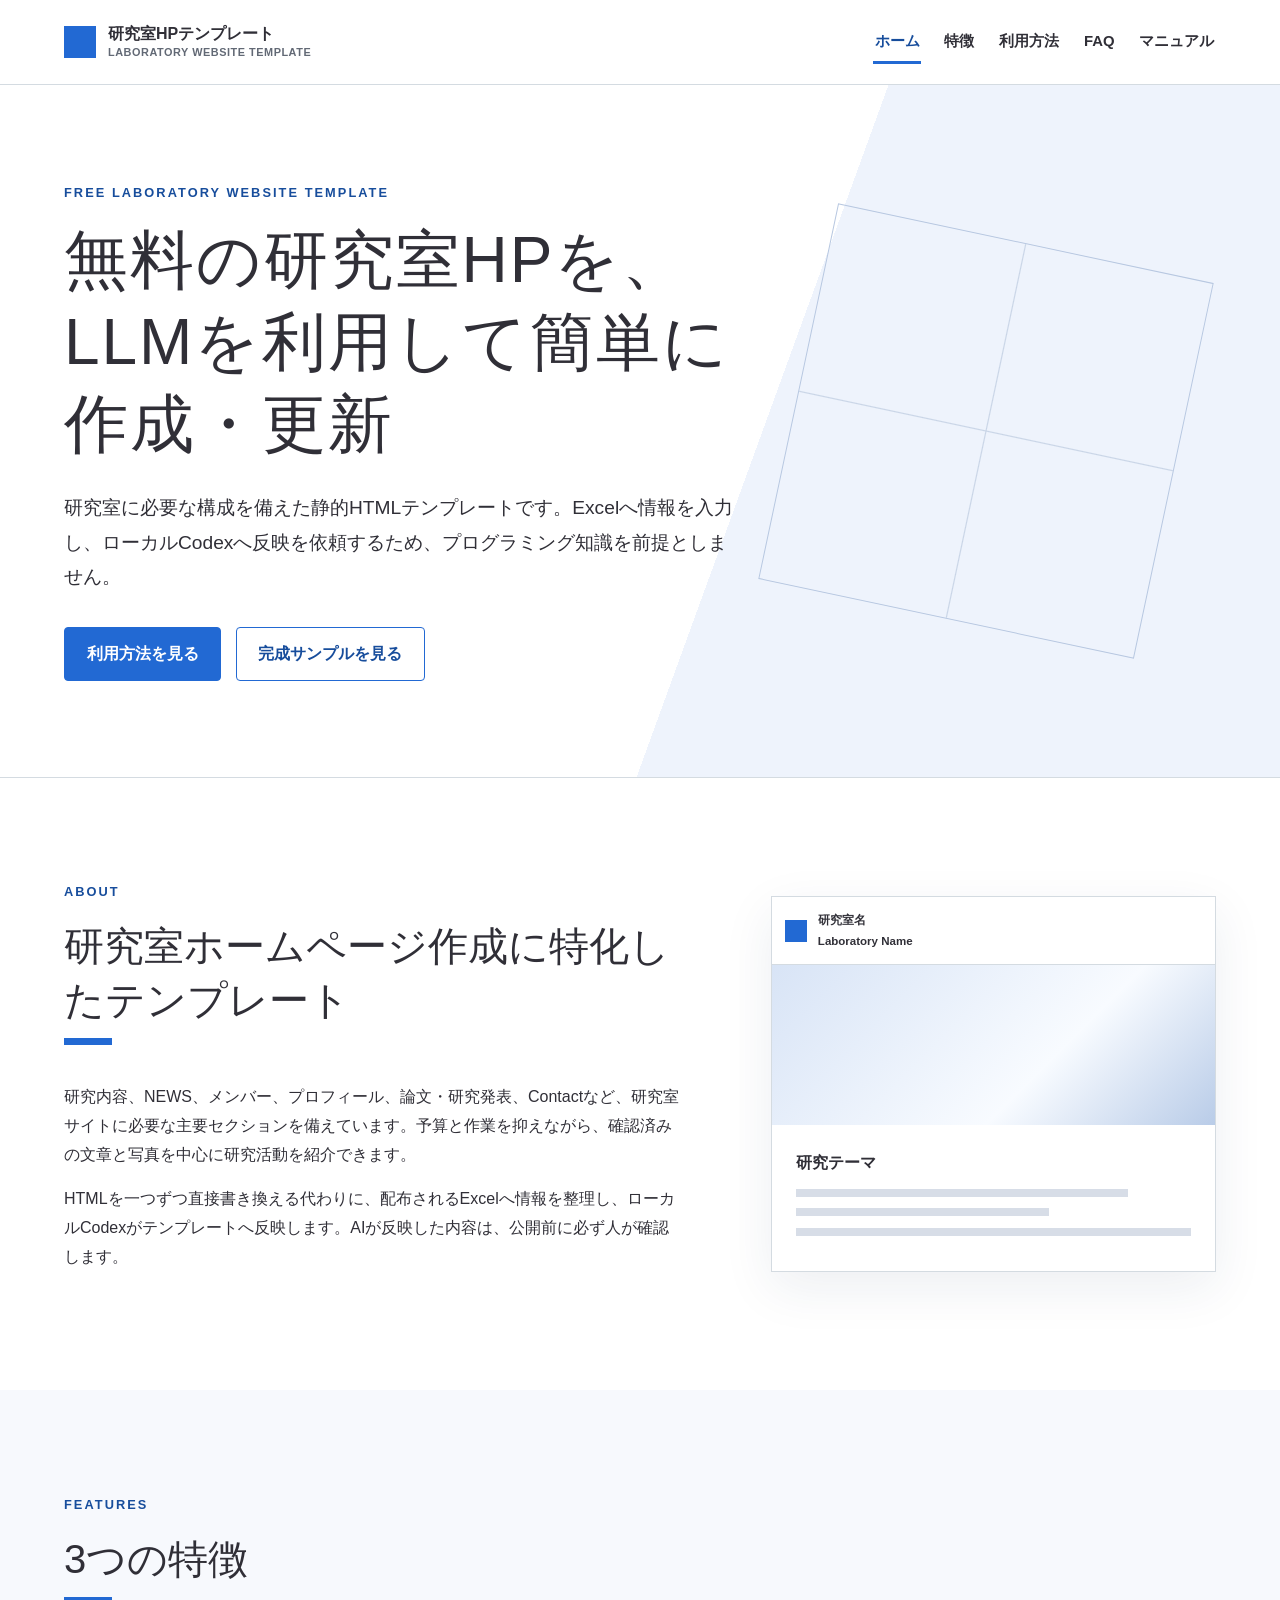
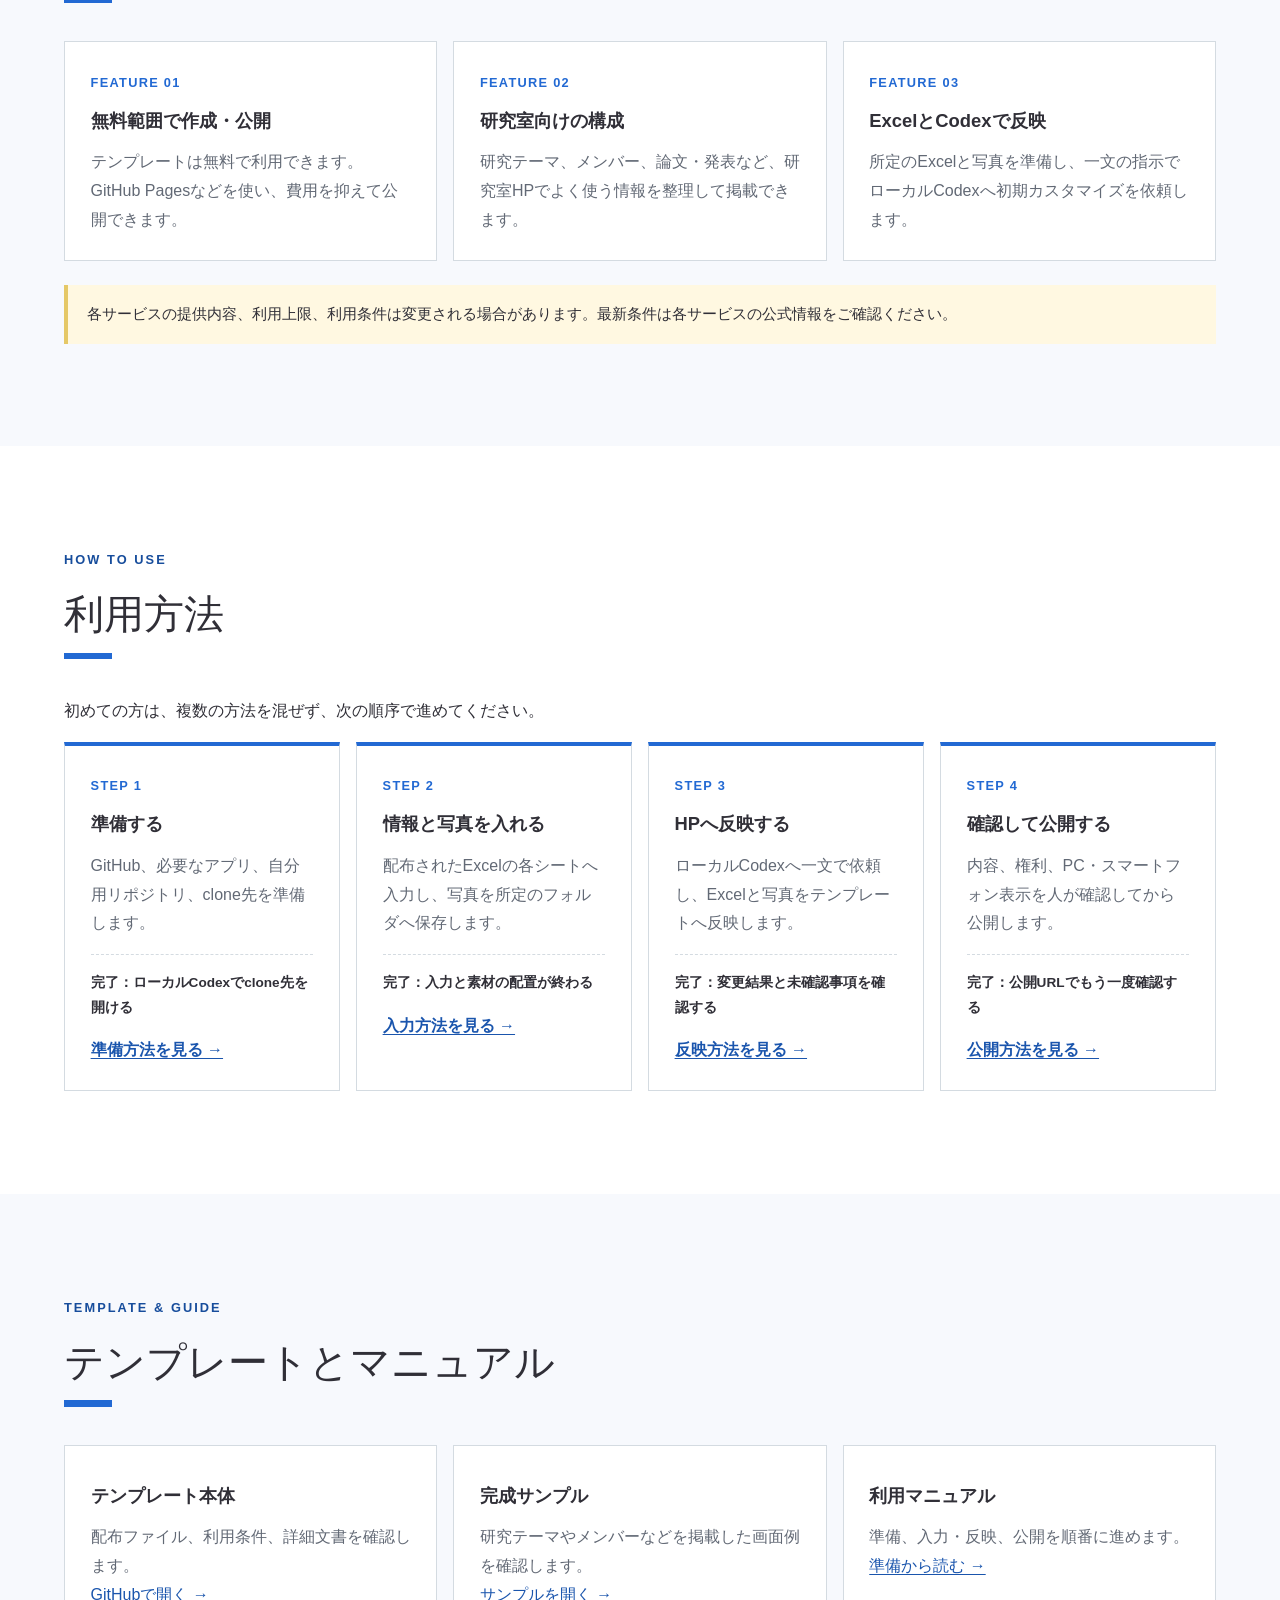
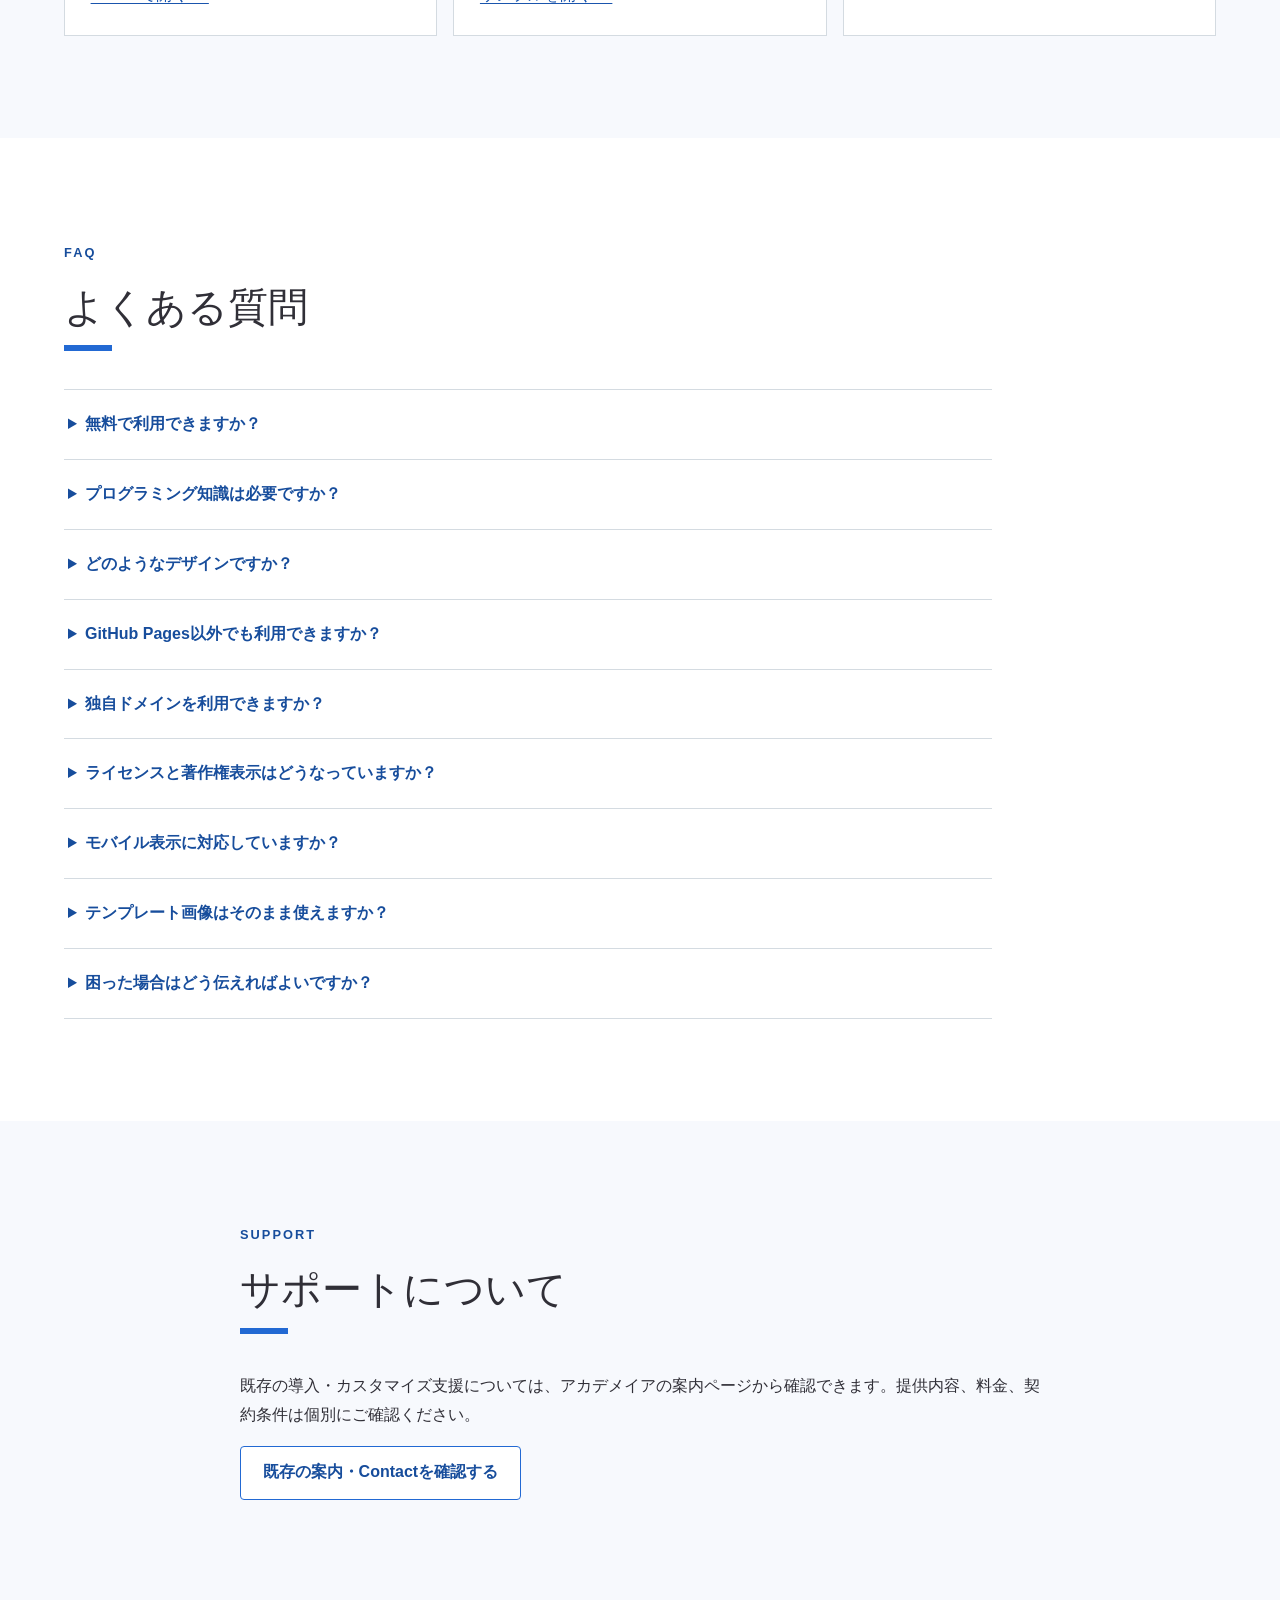
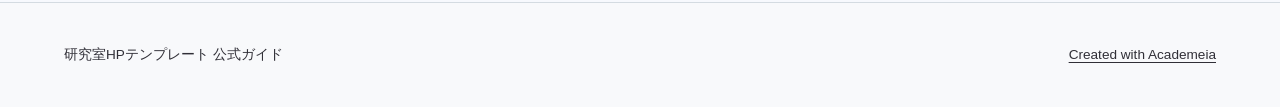
==== index.html @ bcff4568 "Reorganize template distribution and guide site" ====
<!doctype html>
<html lang="ja">
  <head>
    <meta charset="UTF-8" />
    <meta name="viewport" content="width=device-width, initial-scale=1.0" />
    <meta name="description" content="無料で利用できる研究室HPテンプレートの特徴、完成サンプル、ExcelとローカルCodexを使った作成・公開方法をご案内します。" />
    <title>研究室HPテンプレート｜紹介・配布・利用ガイド</title>
    <link rel="stylesheet" href="./assets/css/style.css" />
  </head>
  <body>
    <a class="skip-link" href="#main-content">本文へ移動</a>
    <header class="site-header">
      <div class="container site-header__inner">
        <a class="site-identity" href="./index.html" aria-label="研究室HPテンプレート ホーム">
          <span><span>研究室HPテンプレート</span><span class="site-identity__en">LABORATORY WEBSITE TEMPLATE</span></span>
        </a>
        <nav class="global-nav" aria-label="主要ナビゲーション">
          <ul>
            <li><a href="./index.html" aria-current="page">ホーム</a></li>
            <li><a href="#features">特徴</a></li>
            <li><a href="#how-to-use">利用方法</a></li>
            <li><a href="#faq">FAQ</a></li>
            <li><a href="./setup.html">マニュアル</a></li>
          </ul>
        </nav>
      </div>
    </header>

    <main id="main-content">
      <section class="hero" aria-labelledby="hero-title">
        <div class="container hero__inner">
          <p class="eyebrow">Free laboratory website template</p>
          <h1 id="hero-title"><span>無料の研究室HPを、</span><span>LLMを利用して簡単に</span><span>作成・更新</span></h1>
          <p class="lead">研究室に必要な構成を備えた静的HTMLテンプレートです。Excelへ情報を入力し、ローカルCodexへ反映を依頼するため、プログラミング知識を前提としません。</p>
          <div class="hero__actions">
            <a class="button" href="#how-to-use">利用方法を見る</a>
            <a class="button button--secondary" href="https://academeia.github.io/web_template.github.io/sample/sample.html">完成サンプルを見る</a>
          </div>
        </div>
      </section>

      <section class="landing-section" aria-labelledby="about-title">
        <div class="container intro-grid">
          <div>
            <p class="eyebrow">About</p>
            <h2 class="section-heading" id="about-title">研究室ホームページ作成に特化したテンプレート</h2>
            <p>研究内容、NEWS、メンバー、プロフィール、論文・研究発表、Contactなど、研究室サイトに必要な主要セクションを備えています。予算と作業を抑えながら、確認済みの文章と写真を中心に研究活動を紹介できます。</p>
            <p>HTMLを一つずつ直接書き換える代わりに、配布されるExcelへ情報を整理し、ローカルCodexがテンプレートへ反映します。AIが反映した内容は、公開前に必ず人が確認します。</p>
          </div>
          <div class="lab-preview" aria-label="研究室HPテンプレートの画面構成イメージ">
            <div class="lab-preview__header"><span class="lab-preview__mark"></span><span>研究室名<br />Laboratory Name</span></div>
            <div class="lab-preview__visual"></div>
            <div class="lab-preview__body"><strong>研究テーマ</strong><div class="lab-preview__line"></div><div class="lab-preview__line"></div><div class="lab-preview__line"></div></div>
          </div>
        </div>
      </section>

      <section class="landing-section" id="features" aria-labelledby="features-title">
        <div class="container">
          <p class="eyebrow">Features</p>
          <h2 class="section-heading" id="features-title">3つの特徴</h2>
          <div class="feature-grid">
            <article class="feature-card"><span class="feature-card__number">FEATURE 01</span><h3>無料範囲で作成・公開</h3><p>テンプレートは無料で利用できます。GitHub Pagesなどを使い、費用を抑えて公開できます。</p></article>
            <article class="feature-card"><span class="feature-card__number">FEATURE 02</span><h3>研究室向けの構成</h3><p>研究テーマ、メンバー、論文・発表など、研究室HPでよく使う情報を整理して掲載できます。</p></article>
            <article class="feature-card"><span class="feature-card__number">FEATURE 03</span><h3>ExcelとCodexで反映</h3><p>所定のExcelと写真を準備し、一文の指示でローカルCodexへ初期カスタマイズを依頼します。</p></article>
          </div>
          <p class="notice-inline">各サービスの提供内容、利用上限、利用条件は変更される場合があります。最新条件は各サービスの公式情報をご確認ください。</p>
        </div>
      </section>

      <section class="landing-section" id="how-to-use" aria-labelledby="how-to-title">
        <div class="container">
          <p class="eyebrow">How to use</p>
          <h2 class="section-heading" id="how-to-title">利用方法</h2>
          <p>初めての方は、複数の方法を混ぜず、次の順序で進めてください。</p>
          <div class="route-grid">
            <article class="route-card"><span class="route-card__number">STEP 1</span><h3>準備する</h3><p>GitHub、必要なアプリ、自分用リポジトリ、clone先を準備します。</p><span class="status">完了：ローカルCodexでclone先を開ける</span><a href="./setup.html">準備方法を見る →</a></article>
            <article class="route-card"><span class="route-card__number">STEP 2</span><h3>情報と写真を入れる</h3><p>配布されたExcelの各シートへ入力し、写真を所定のフォルダへ保存します。</p><span class="status">完了：入力と素材の配置が終わる</span><a href="./edit.html#input">入力方法を見る →</a></article>
            <article class="route-card"><span class="route-card__number">STEP 3</span><h3>HPへ反映する</h3><p>ローカルCodexへ一文で依頼し、Excelと写真をテンプレートへ反映します。</p><span class="status">完了：変更結果と未確認事項を確認する</span><a href="./edit.html#codex">反映方法を見る →</a></article>
            <article class="route-card"><span class="route-card__number">STEP 4</span><h3>確認して公開する</h3><p>内容、権利、PC・スマートフォン表示を人が確認してから公開します。</p><span class="status">完了：公開URLでもう一度確認する</span><a href="./publish.html">公開方法を見る →</a></article>
          </div>
        </div>
      </section>

      <section class="landing-section" aria-labelledby="links-title">
        <div class="container">
          <p class="eyebrow">Template &amp; guide</p>
          <h2 class="section-heading" id="links-title">テンプレートとマニュアル</h2>
          <div class="link-grid">
            <article class="link-card"><h3>テンプレート本体</h3><p>配布ファイル、利用条件、詳細文書を確認します。</p><a href="https://github.com/togetogepman/HPtemplate">GitHubで開く →</a></article>
            <article class="link-card"><h3>完成サンプル</h3><p>研究テーマやメンバーなどを掲載した画面例を確認します。</p><a href="https://academeia.github.io/web_template.github.io/sample/sample.html">サンプルを開く →</a></article>
            <article class="link-card"><h3>利用マニュアル</h3><p>準備、入力・反映、公開を順番に進めます。</p><a href="./setup.html">準備から読む →</a></article>
          </div>
        </div>
      </section>

      <section class="landing-section" id="faq" aria-labelledby="faq-title">
        <div class="container">
          <p class="eyebrow">FAQ</p>
          <h2 class="section-heading" id="faq-title">よくある質問</h2>
          <div class="faq-list">
            <details><summary>無料で利用できますか？</summary><div><p>テンプレートは無料で利用できます。GitHub Pagesにも無料利用枠がありますが、サービスの提供内容や条件は変更される場合があります。最新の公式情報をご確認ください。</p></div></details>
            <details><summary>プログラミング知識は必要ですか？</summary><div><p>標準手順では、HTMLを直接編集せず、ExcelとローカルCodexを使います。AIの出力、掲載事実、表示結果を人が確認できることは必要です。</p></div></details>
            <details><summary>どのようなデザインですか？</summary><div><p>青と白を基調に、研究内容、メンバー、論文・発表などを縦長のセクションで掲載する、落ち着いた研究室向けデザインです。完成サンプルで全体像を確認できます。</p></div></details>
            <details><summary>GitHub Pages以外でも利用できますか？</summary><div><p>静的HTMLを公開できる他のサービスでも利用できます。ただし、設定、料金、利用条件はサービスごとに異なり、このマニュアルの検証対象はGitHub Pagesです。</p></div></details>
            <details><summary>独自ドメインを利用できますか？</summary><div><p>GitHub Pagesでは独自ドメインを設定できます。ドメインの取得・維持費と設定方法は提供元の公式情報をご確認ください。</p></div></details>
            <details><summary>ライセンスと著作権表示はどうなっていますか？</summary><div><p>無料利用時はテンプレート本体のライセンスとフッターの帰属表示に従ってください。最新条件はテンプレート本体の<code>LICENSE.md</code>をご確認ください。</p></div></details>
            <details><summary>モバイル表示に対応していますか？</summary><div><p>PCとスマートフォンに対応するレスポンシブ設計です。公開前と公開後に、両方の表示を確認してください。</p></div></details>
            <details><summary>テンプレート画像はそのまま使えますか？</summary><div><p>テンプレート同梱画像は、テンプレート本体の利用条件と出典表示に従ってください。自分で追加する写真やロゴは、掲載権利を確認してください。</p></div></details>
            <details><summary>困った場合はどう伝えればよいですか？</summary><div><p>「どの画面で」「何を押したら」「何と表示されたか」の3点と、省略していないエラー文をCodexまたはChatGPTへ伝えてください。原因を自分で推測する必要はありません。</p></div></details>
          </div>
        </div>
      </section>

      <section class="landing-section" aria-labelledby="support-title">
        <div class="container container--reading">
          <p class="eyebrow">Support</p>
          <h2 class="section-heading" id="support-title">サポートについて</h2>
          <p>既存の導入・カスタマイズ支援については、アカデメイアの案内ページから確認できます。提供内容、料金、契約条件は個別にご確認ください。</p>
          <a class="button button--secondary" href="https://www.academeia15.co.jp/web-template">既存の案内・Contactを確認する</a>
        </div>
      </section>
    </main>

    <footer class="site-footer"><div class="container site-footer__inner"><p>研究室HPテンプレート 公式ガイド</p><p><a href="https://www.academeia15.co.jp/web-template">Created with Academeia</a></p></div></footer>
  </body>
</html>
---- assets/css/style.css ----
:root {
  --color-primary: #2269d3;
  --color-primary-dark: #174d9c;
  --color-text: #302f37;
  --color-subtle: #626975;
  --color-surface: #fff;
  --color-section: #f7f9fd;
  --color-selected: #eef3fc;
  --color-border: #d4dbe1;
  --color-notice: #fff8e1;
  --color-notice-border: #e5c867;
  --color-success: #166534;
  --color-success-bg: #f0fdf4;
  --color-focus: #f2b705;
  --font-base: "Noto Sans JP", "Yu Gothic", "Hiragino Kaku Gothic ProN", sans-serif;
  --content-width: 72rem;
  --reading-width: 50rem;
  --header-height: 5.25rem;
}

*,
*::before,
*::after { box-sizing: border-box; }

html {
  scroll-behavior: smooth;
  color: var(--color-text);
  font-family: var(--font-base);
  font-size: 16px;
  line-height: 1.8;
  overflow-wrap: anywhere;
}

body { margin: 0; background: var(--color-surface); }
a { color: #1a55ad; text-underline-offset: .2em; }
a:hover { text-decoration-thickness: .14em; }
img { display: block; max-width: 100%; height: auto; }
button, input { font: inherit; }
:where(a, button, [tabindex]):focus-visible {
  outline: 3px solid var(--color-focus);
  outline-offset: 4px;
}

.skip-link {
  position: fixed;
  z-index: 100;
  top: .5rem;
  left: .5rem;
  padding: .65rem 1rem;
  color: #fff;
  background: var(--color-primary-dark);
  transform: translateY(-160%);
}
.skip-link:focus { transform: none; }

.container {
  width: min(calc(100% - 3rem), var(--content-width));
  margin-inline: auto;
}
.container--reading { max-width: var(--reading-width); }

.site-header {
  border-bottom: 1px solid var(--color-border);
  background: rgba(255,255,255,.97);
}
.site-header__inner {
  min-height: var(--header-height);
  display: flex;
  align-items: center;
  justify-content: space-between;
  gap: 2rem;
}
.site-identity {
  display: inline-flex;
  align-items: center;
  gap: .75rem;
  color: var(--color-text);
  text-decoration: none;
  font-weight: 700;
  line-height: 1.25;
}
.site-identity::before {
  content: "";
  width: 2rem;
  height: 2rem;
  flex: 0 0 auto;
  background: var(--color-primary);
}
.site-identity span { display: block; }
.site-identity__en { margin-top: .15rem; color: var(--color-subtle); font-size: .68rem; letter-spacing: .05em; }
.global-nav ul {
  display: flex;
  gap: 1.35rem;
  margin: 0;
  padding: 0;
  list-style: none;
}
.global-nav a {
  display: inline-block;
  padding: .55rem .1rem .4rem;
  border-bottom: 3px solid transparent;
  color: var(--color-text);
  text-decoration: none;
  font-size: .93rem;
  font-weight: 600;
}
.global-nav a[aria-current="page"] { color: var(--color-primary-dark); border-color: var(--color-primary); }

.hero {
  position: relative;
  overflow: hidden;
  min-height: 34rem;
  display: grid;
  align-items: center;
  border-bottom: 1px solid var(--color-border);
  background: linear-gradient(110deg, #fff 0 58%, #eef3fc 58% 100%);
}
.hero::after {
  content: "";
  position: absolute;
  right: 8%;
  width: min(31vw, 24rem);
  aspect-ratio: 1;
  border: 1px solid #b8c8e1;
  background:
    linear-gradient(90deg, transparent 49.7%, #c8d4e6 50%, transparent 50.3%),
    linear-gradient(transparent 49.7%, #c8d4e6 50%, transparent 50.3%);
  transform: rotate(12deg);
}
.hero__inner { position: relative; z-index: 1; padding-block: 6rem; }
.eyebrow { margin: 0 0 1rem; color: var(--color-primary-dark); font-size: .8rem; font-weight: 700; letter-spacing: .16em; text-transform: uppercase; }
.hero h1 { max-width: 14em; margin: 0; font-size: clamp(2.1rem, 5vw, 4rem); line-height: 1.28; letter-spacing: .03em; font-weight: 500; }
.hero h1 span { display: block; }
.hero .lead { max-width: 42rem; margin: 1.6rem 0 0; font-size: clamp(1rem, 2vw, 1.2rem); }
.hero__actions { display: flex; flex-wrap: wrap; gap: .9rem; margin-top: 2rem; }

.button {
  display: inline-flex;
  align-items: center;
  justify-content: center;
  min-height: 3.1rem;
  padding: .72rem 1.35rem;
  border: 1px solid var(--color-primary);
  border-radius: .25rem;
  background: var(--color-primary);
  color: #fff;
  text-decoration: none;
  font-weight: 700;
}
.button:hover { background: var(--color-primary-dark); }
.button--secondary { background: #fff; color: var(--color-primary-dark); }
.button--secondary:hover { background: var(--color-selected); }

.landing-section { padding-block: clamp(4rem, 8vw, 6.5rem); }
.landing-section:nth-of-type(odd) { background: var(--color-section); }
.section-heading { margin: 0 0 2.4rem; font-size: clamp(1.85rem, 4vw, 2.5rem); font-weight: 500; line-height: 1.35; }
.section-heading::after { content: ""; display: block; width: 3rem; height: .38rem; margin-top: .7rem; background: var(--color-primary); }
.intro-grid { display: grid; grid-template-columns: minmax(0, 1fr) minmax(17rem, .72fr); gap: clamp(2rem, 7vw, 6rem); align-items: center; }
.lab-preview { border: 1px solid var(--color-border); background: #fff; box-shadow: 0 1rem 3rem rgba(29,52,88,.08); }
.lab-preview__header { display: flex; align-items: center; gap: .65rem; padding: .8rem; border-bottom: 1px solid var(--color-border); font-size: .72rem; font-weight: 700; }
.lab-preview__mark { width: 1.4rem; height: 1.4rem; background: var(--color-primary); }
.lab-preview__visual { height: 10rem; background: linear-gradient(135deg, #d8e4f6, #f8fbff 62%, #b9cce8); }
.lab-preview__body { padding: 1.5rem; }
.lab-preview__line { height: .5rem; margin: .7rem 0; background: #d7dde7; }
.lab-preview__line:nth-child(2) { width: 84%; }
.lab-preview__line:nth-child(3) { width: 64%; }

.feature-grid, .route-grid, .link-grid { display: grid; grid-template-columns: repeat(3, minmax(0, 1fr)); gap: 1rem; }
.feature-card, .route-card, .link-card { padding: 1.6rem; border: 1px solid var(--color-border); background: #fff; }
.feature-card__number, .route-card__number { color: var(--color-primary); font-size: .8rem; font-weight: 700; letter-spacing: .1em; }
.feature-card h3, .route-card h3, .link-card h3 { margin: .45rem 0 .7rem; font-size: 1.15rem; }
.feature-card p, .route-card p, .link-card p { margin: 0; color: var(--color-subtle); }
.route-grid { grid-template-columns: repeat(4, minmax(0, 1fr)); counter-reset: route; }
.route-card { position: relative; border-top: 4px solid var(--color-primary); }
.route-card .status { display: block; margin-top: 1rem; padding-top: 1rem; border-top: 1px dashed var(--color-border); font-size: .85rem; font-weight: 600; }
.route-card a { display: inline-block; margin-top: 1rem; font-weight: 700; }
.notice-inline { margin: 1.5rem 0 0; padding: 1rem 1.2rem; border-left: 4px solid var(--color-notice-border); background: var(--color-notice); font-size: .92rem; }

.faq-list { max-width: 58rem; }
.faq-list details { border-top: 1px solid var(--color-border); }
.faq-list details:last-child { border-bottom: 1px solid var(--color-border); }
.faq-list summary { cursor: pointer; padding: 1.25rem .25rem; color: var(--color-primary-dark); font-weight: 700; }
.faq-list details div { padding: 0 .25rem 1.25rem; }
.faq-list p { margin: 0; }

.site-footer { padding-block: 2.5rem; border-top: 1px solid var(--color-border); background: #f8f9fb; font-size: .85rem; }
.site-footer__inner { display: flex; flex-wrap: wrap; justify-content: space-between; gap: 1rem; }
.site-footer p { margin: 0; }
.site-footer a { color: inherit; }

/* Manual layout */
.manual-page { background: #f6f7f9; }
.manual-page main { padding-bottom: 4rem; }
.journey-progress { padding-block: 1.4rem; }
.journey-progress ol { display: grid; grid-template-columns: repeat(3, 1fr); margin: 0; padding: 0; border: 1px solid var(--color-border); background: #fff; list-style: none; }
.journey-progress li { padding: .7rem; text-align: center; color: var(--color-subtle); font-size: .88rem; }
.journey-progress li + li { border-left: 1px solid var(--color-border); }
.journey-progress li[aria-current="step"] { background: var(--color-selected); color: var(--color-primary-dark); font-weight: 700; box-shadow: inset 0 -4px var(--color-primary); }
.page-header { padding: 2.4rem 0 2rem; background: #fff; border-block: 1px solid var(--color-border); }
.page-header h1 { margin: 0; font-size: clamp(1.8rem, 4vw, 2.7rem); line-height: 1.35; font-weight: 500; }
.page-header .lead { margin: 1rem 0 0; color: var(--color-subtle); }
.completion-box { margin-top: 1.5rem; padding: 1.2rem 1.35rem; border: 1px solid #bbd8c2; background: var(--color-success-bg); }
.completion-box h2 { margin: 0 0 .5rem; color: var(--color-success); font-size: 1rem; }
.completion-box ul { margin: 0; padding-left: 1.3rem; }
.page-nav { margin-block: 2rem; padding: 1.2rem 1.4rem; border-left: 4px solid var(--color-primary); background: #fff; }
.page-nav h2 { margin: 0 0 .5rem; font-size: 1rem; }
.page-nav ul { display: flex; flex-wrap: wrap; gap: .35rem 1.5rem; margin: 0; padding-left: 1.2rem; }
.section-list { display: grid; gap: 1.5rem; }
.manual-section { padding: clamp(1.5rem, 4vw, 2.6rem); border: 1px solid var(--color-border); background: #fff; }
.manual-section h2 { margin: 0 0 1rem; font-size: clamp(1.45rem, 3vw, 1.9rem); font-weight: 500; }
.manual-section h2::after { content: ""; display: block; width: 2.4rem; height: .3rem; margin-top: .5rem; background: var(--color-primary); }
.manual-section h3 { margin: 2.2rem 0 .65rem; font-size: 1.16rem; }
.manual-section__intro { color: var(--color-subtle); }
.manual-steps { margin: 1.2rem 0 0; padding-left: 1.6rem; }
.manual-steps > li { padding: .25rem 0 .9rem .35rem; }
.manual-steps > li::marker { color: var(--color-primary); font-weight: 800; }
.manual-steps p { margin: 0; }
.check-list { padding-left: 1.35rem; }
.term-list > div { display: grid; grid-template-columns: 10rem 1fr; gap: 1rem; padding-block: .8rem; border-top: 1px solid var(--color-border); }
.term-list > div:last-child { border-bottom: 1px solid var(--color-border); }
.term-list dt { font-weight: 700; }
.term-list dd { margin: 0; }
.callout { margin: 1.4rem 0; padding: 1rem 1.2rem; border-left: 4px solid var(--color-primary); background: var(--color-selected); }
.callout--warning { border-color: var(--color-notice-border); background: var(--color-notice); }
.callout--tip { border-color: #3a8564; background: #f1faf5; }
.callout__title { margin: 0 0 .25rem; font-weight: 800; }
.callout p:last-child { margin-bottom: 0; }
.prompt-box { position: relative; margin: 1.3rem 0; padding: 1.2rem; border: 1px solid var(--color-border); background: #172033; color: #fff; }
.prompt-box pre { margin: 0; white-space: pre-wrap; overflow-wrap: anywhere; font: .92rem/1.7 Consolas, "Yu Gothic", monospace; }
.copy-button { margin-top: 1rem; padding: .45rem .8rem; border: 1px solid #aab8cf; border-radius: .2rem; background: #fff; color: #172033; cursor: pointer; font-weight: 700; }
.copy-status { margin-left: .6rem; font-size: .84rem; }
.manual-figure { margin: 1.2rem 0; padding: 1rem; border: 1px solid var(--color-border); background: #fafbfc; }
.manual-figure img { margin-inline: auto; border: 1px solid #e1e5eb; }
.manual-figure figcaption { margin-top: .7rem; color: var(--color-subtle); font-size: .83rem; }
.page-actions { display: flex; justify-content: space-between; gap: 1rem; margin-top: 2rem; }
.page-actions a { display: inline-flex; align-items: center; min-height: 3rem; padding: .65rem 1rem; border: 1px solid var(--color-primary); background: #fff; font-weight: 700; text-decoration: none; }
.page-actions .button { color: #fff; background: var(--color-primary); }

@media (max-width: 54rem) {
  .site-header__inner { align-items: flex-start; flex-direction: column; gap: .6rem; padding-block: .8rem; }
  .global-nav { width: 100%; overflow-x: auto; }
  .global-nav ul { min-width: max-content; }
  .hero { min-height: 30rem; background: linear-gradient(150deg, #fff 0 68%, #eef3fc 68% 100%); }
  .hero::after { right: -5rem; bottom: -4rem; width: 17rem; opacity: .55; }
  .intro-grid, .feature-grid, .link-grid { grid-template-columns: 1fr; }
  .route-grid { grid-template-columns: repeat(2, minmax(0, 1fr)); }
}

@media (max-width: 38rem) {
  .container { width: min(calc(100% - 2rem), var(--content-width)); }
  .site-identity { font-size: .9rem; }
  .site-identity__en { font-size: .6rem; }
  .global-nav ul { gap: 1rem; }
  .hero__inner { padding-block: 4rem; }
  .hero h1 { font-size: 2rem; }
  .hero__actions, .page-actions { align-items: stretch; flex-direction: column; }
  .button, .page-actions a { width: 100%; }
  .route-grid { grid-template-columns: 1fr; }
  .journey-progress li { padding-inline: .25rem; font-size: .77rem; }
  .page-nav ul { display: block; }
  .term-list > div { grid-template-columns: 1fr; gap: .15rem; }
  .manual-section { padding: 1.25rem 1rem; }
}

@media (prefers-reduced-motion: reduce) {
  html { scroll-behavior: auto; }
}
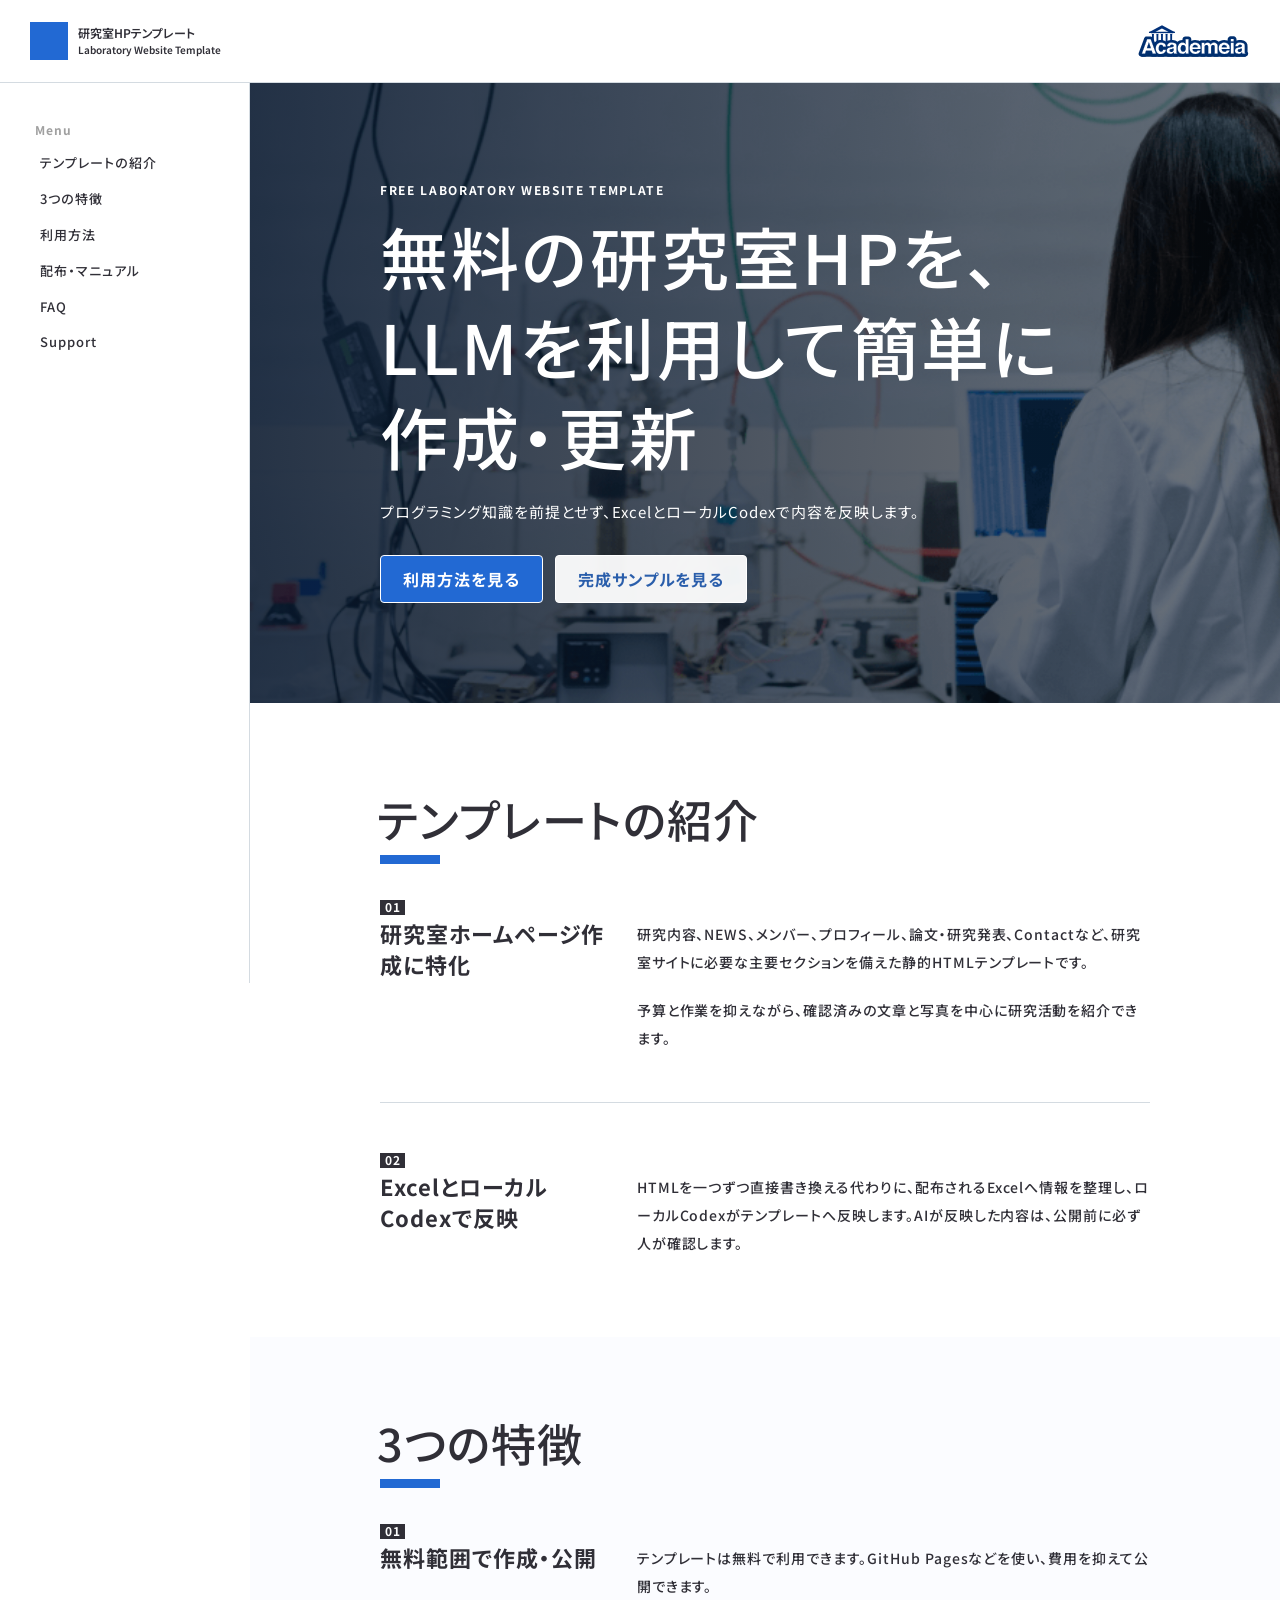
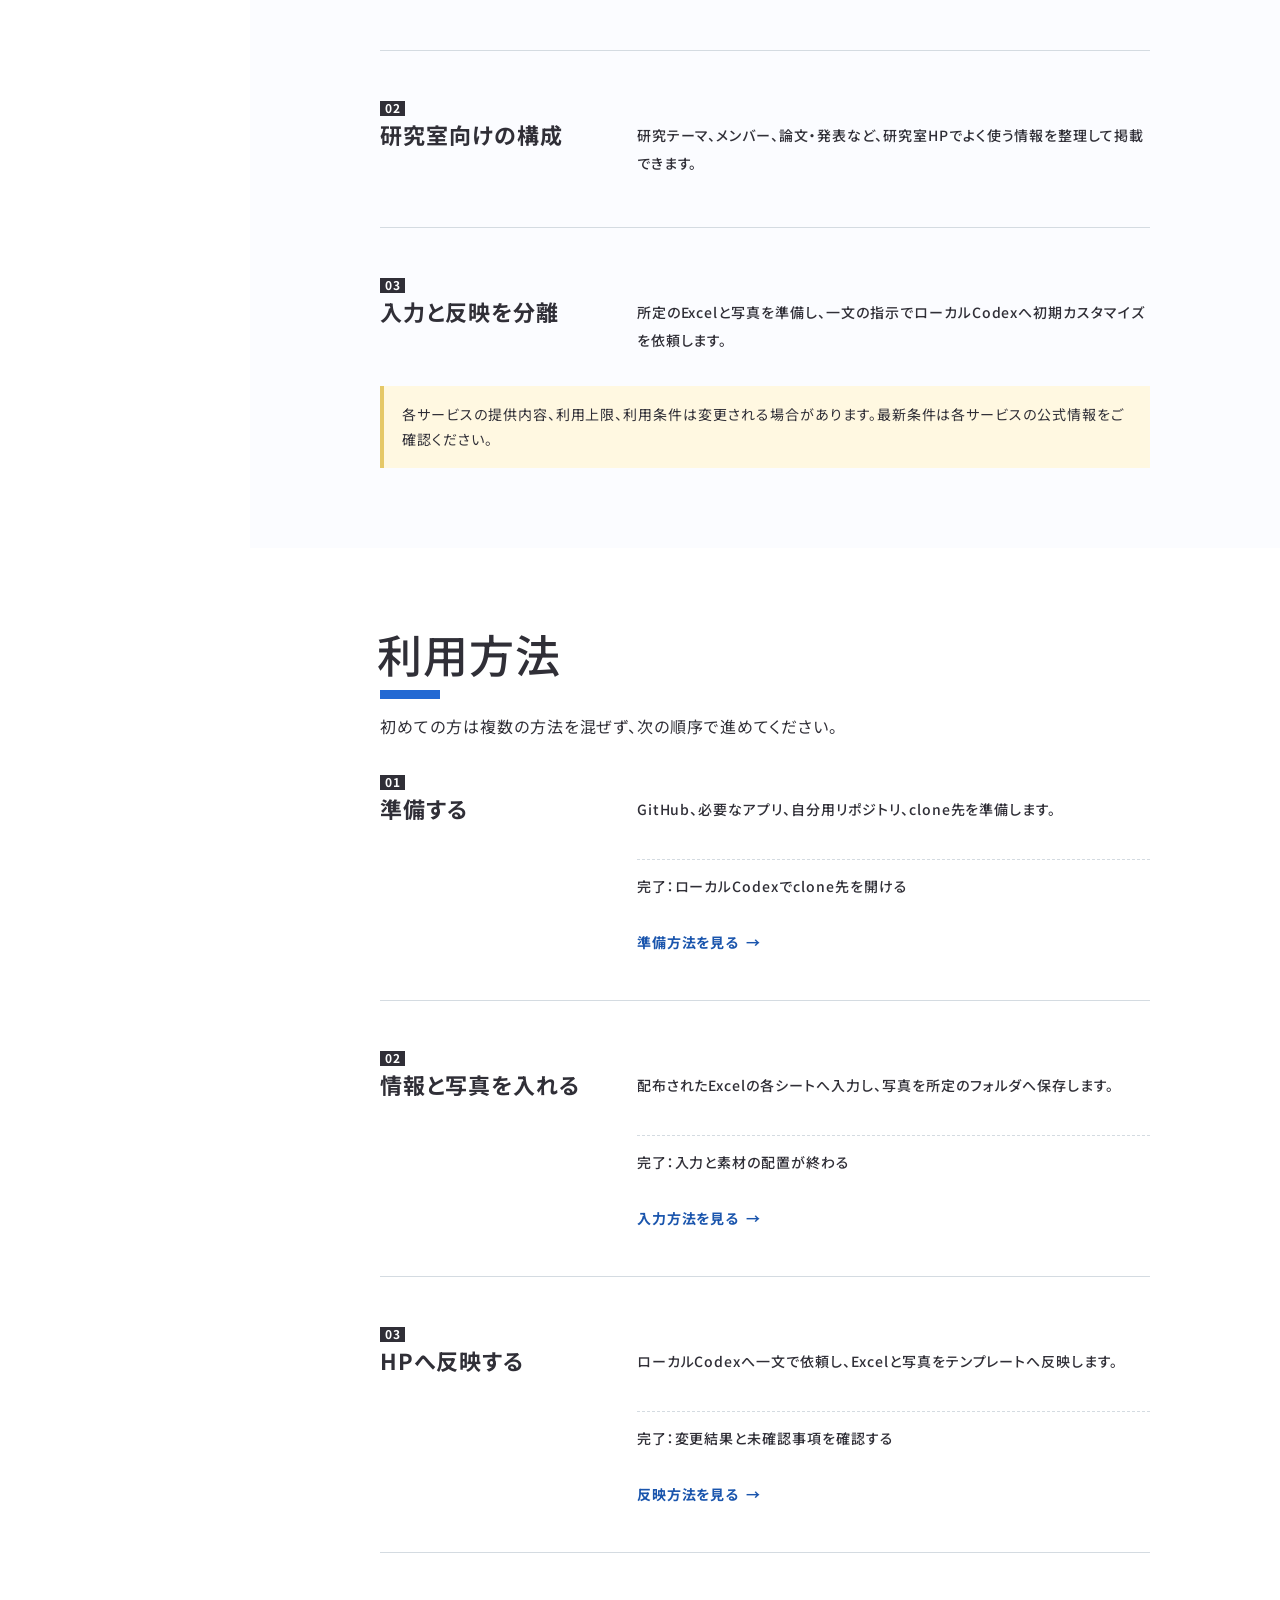
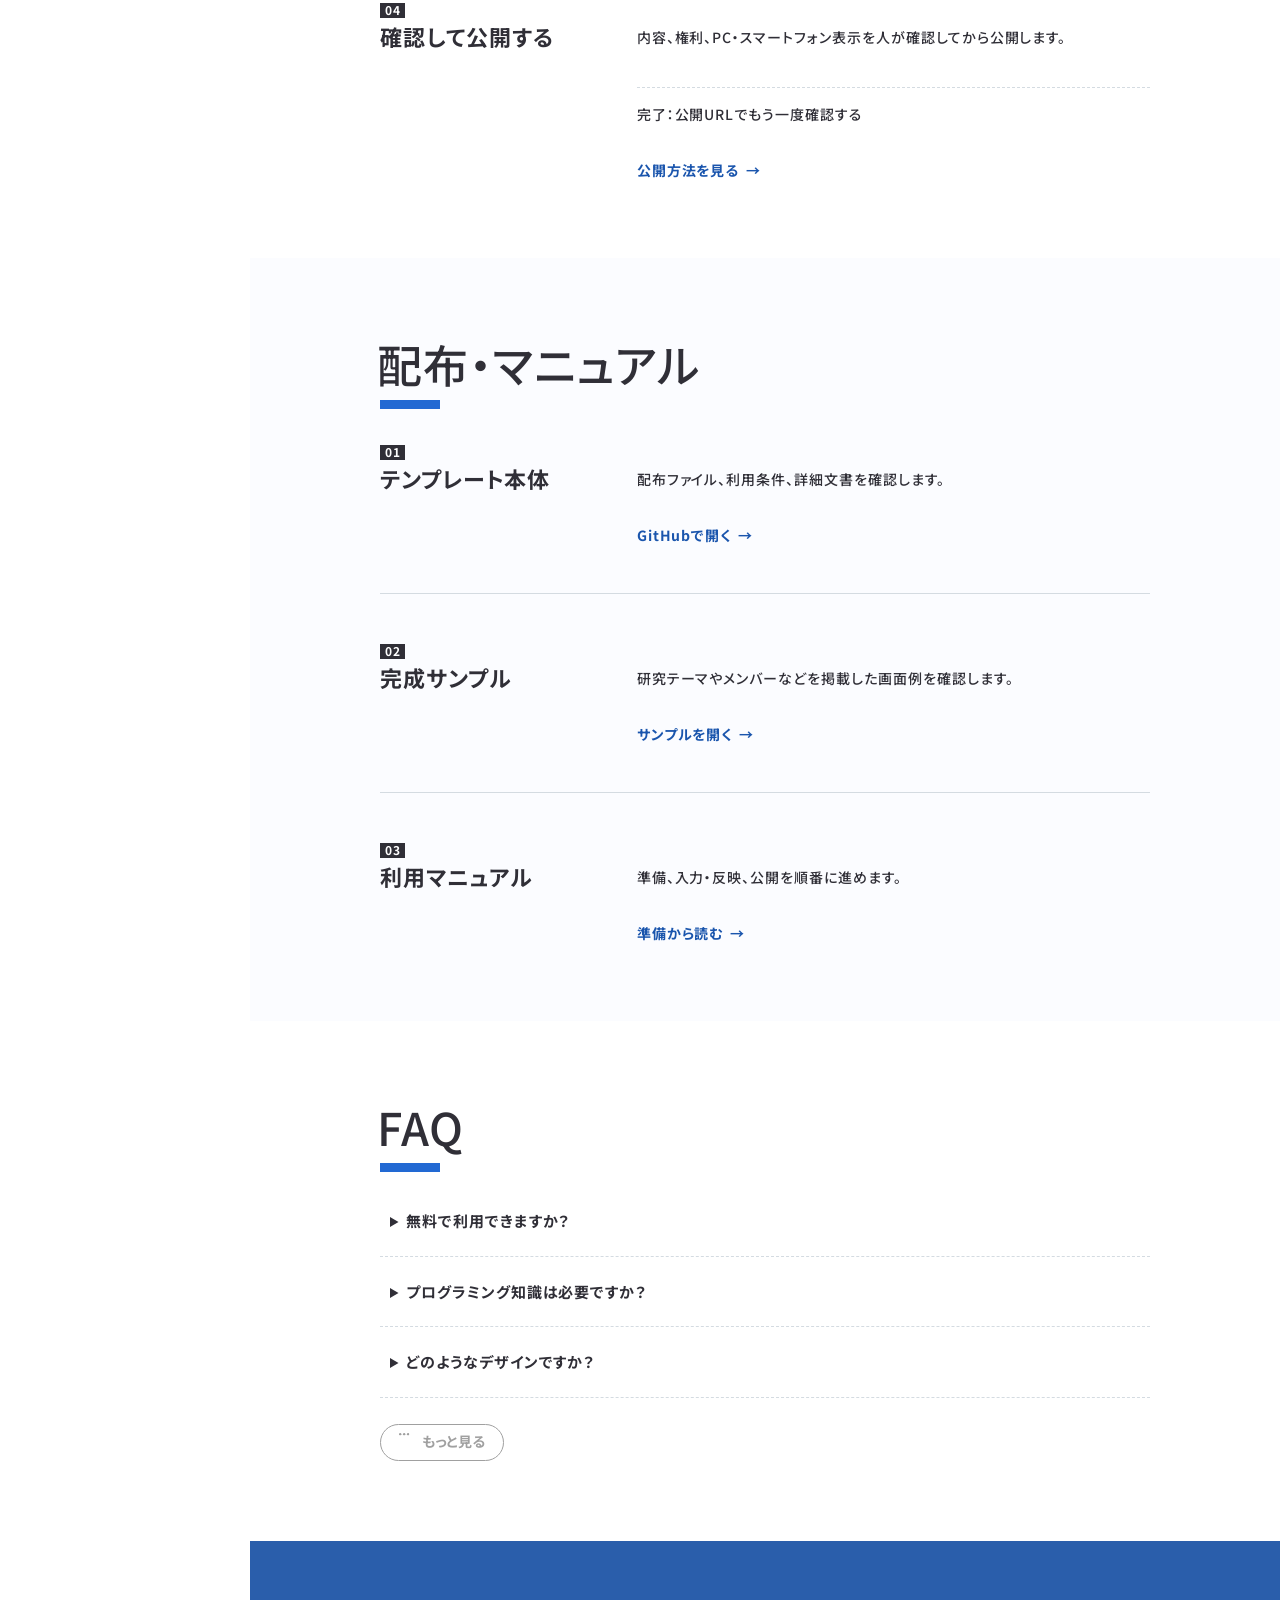
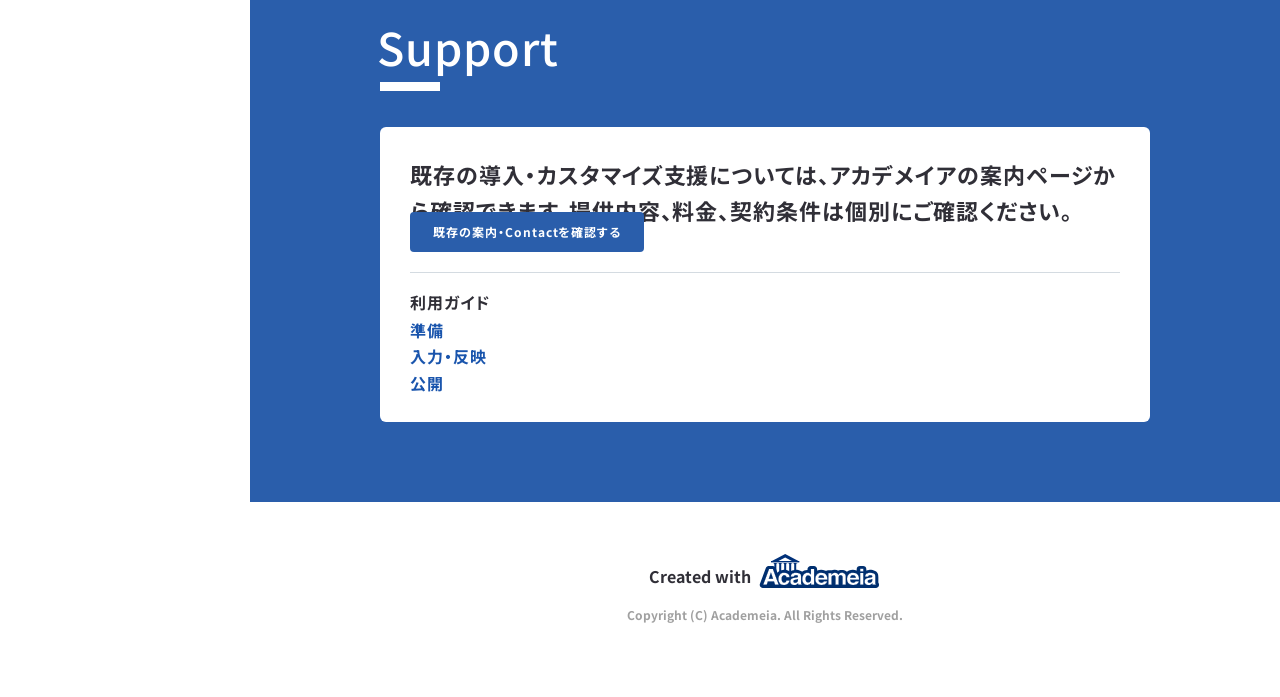
==== commit 9f5d4629: "Correct distribution and manual design separation" ====
--- a/index.html
+++ b/index.html
@@ -1,127 +1,144 @@
-<!doctype html>
+<!DOCTYPE html>
 <html lang="ja">
   <head>
     <meta charset="UTF-8" />
     <meta name="viewport" content="width=device-width, initial-scale=1.0" />
+    <title>研究室HPテンプレート｜紹介・配布・利用ガイド</title>
     <meta name="description" content="無料で利用できる研究室HPテンプレートの特徴、完成サンプル、ExcelとローカルCodexを使った作成・公開方法をご案内します。" />
-    <title>研究室HPテンプレート｜紹介・配布・利用ガイド</title>
-    <link rel="stylesheet" href="./assets/css/style.css" />
+    <link rel="icon" href="./assets/template/images/common/favicon.ico" sizes="any" />
+    <link rel="icon" href="./assets/template/images/common/favicon.svg" type="image/svg+xml" />
+    <link rel="apple-touch-icon" href="./assets/template/images/common/apple_touch_icon.png" />
+    <meta property="og:type" content="website" />
+    <meta property="og:title" content="研究室HPテンプレート｜紹介・配布・利用ガイド" />
+    <meta property="og:image" content="./assets/template/images/common/ogp.jpg" />
+    <meta property="og:description" content="研究室HPテンプレートの紹介・配布と利用マニュアルです。" />
+    <meta property="og:site_name" content="研究室HPテンプレート" />
+    <meta property="og:locale" content="ja_JP" />
+    <style>@import url("https://fonts.googleapis.com/css2?family=Noto+Sans+JP:wght@400;500;600;700&display=swap");</style>
+    <link rel="stylesheet" href="./assets/template/css/destyle.css" />
+    <link rel="stylesheet" href="./assets/template/css/swiper-bundle.min.css" />
+    <link rel="stylesheet" href="./assets/template/css/theme.css" />
+    <link rel="stylesheet" href="./assets/template/css/style.css" />
+    <link rel="stylesheet" href="./assets/template/css/site.css" />
+    <script src="./assets/template/js/library.js"></script>
+    <script src="./assets/template/js/script.js"></script>
   </head>
-  <body>
-    <a class="skip-link" href="#main-content">本文へ移動</a>
-    <header class="site-header">
-      <div class="container site-header__inner">
-        <a class="site-identity" href="./index.html" aria-label="研究室HPテンプレート ホーム">
-          <span><span>研究室HPテンプレート</span><span class="site-identity__en">LABORATORY WEBSITE TEMPLATE</span></span>
+
+  <body id="top">
+    <a class="template-skip-link" href="#main-content">本文へ移動</a>
+
+    <header id="header">
+      <div class="header-contents">
+        <a href="#top" class="header-title" aria-label="ページ先頭へ戻る">
+          <div class="header-box" aria-hidden="true"></div>
+          <div class="header-name">
+            <h1 class="header-name-wrapp">
+              <span class="header-name-wrapp-ja">研究室HPテンプレート</span>
+              <span class="header-name-wrapp-en">Laboratory Website Template</span>
+            </h1>
+          </div>
         </a>
-        <nav class="global-nav" aria-label="主要ナビゲーション">
-          <ul>
-            <li><a href="./index.html" aria-current="page">ホーム</a></li>
-            <li><a href="#features">特徴</a></li>
-            <li><a href="#how-to-use">利用方法</a></li>
-            <li><a href="#faq">FAQ</a></li>
-            <li><a href="./setup.html">マニュアル</a></li>
-          </ul>
-        </nav>
+        <button id="burger" class="is-sp" type="button" aria-label="メニューを開く" aria-controls="g-nav" aria-expanded="false">
+          <span class="header-burger"></span><span class="header-burger"></span><span class="header-burger"></span>
+        </button>
       </div>
+      <div class="logo-university-pc is-pc"><img src="./assets/template/images/logo-university.svg" alt="" /></div>
     </header>
 
     <main id="main-content">
-      <section class="hero" aria-labelledby="hero-title">
-        <div class="container hero__inner">
-          <p class="eyebrow">Free laboratory website template</p>
-          <h1 id="hero-title"><span>無料の研究室HPを、</span><span>LLMを利用して簡単に</span><span>作成・更新</span></h1>
-          <p class="lead">研究室に必要な構成を備えた静的HTMLテンプレートです。Excelへ情報を入力し、ローカルCodexへ反映を依頼するため、プログラミング知識を前提としません。</p>
-          <div class="hero__actions">
-            <a class="button" href="#how-to-use">利用方法を見る</a>
-            <a class="button button--secondary" href="https://academeia.github.io/web_template.github.io/sample/sample.html">完成サンプルを見る</a>
+      <nav id="g-nav" aria-label="紹介ページのナビゲーション">
+        <div class="nav-inner">
+          <p>Menu</p>
+          <div id="nav-list"></div>
+          <div class="logo-university"><img src="./assets/template/images/logo-university.svg" alt="大学・組織ロゴの配置例" /></div>
+        </div>
+        <span class="overlay"></span>
+      </nav>
+
+      <div class="main-contents">
+        <div class="mv template-mv">
+          <picture class="mv"><img src="./assets/template/images/sample-mv.png" alt="研究室で実験装置を操作する様子を示すテンプレートのサンプル画像" /></picture>
+          <div class="template-mv-copy">
+            <p class="template-mv-label">Free laboratory website template</p>
+            <p class="template-mv-title">無料の研究室HPを、<br />LLMを利用して簡単に<br />作成・更新</p>
+            <p>プログラミング知識を前提とせず、ExcelとローカルCodexで内容を反映します。</p>
+            <div class="template-actions"><a class="template-action" href="#how-to-use">利用方法を見る</a><a class="template-action template-action--secondary" href="https://academeia.github.io/web_template.github.io/sample/sample.html">完成サンプルを見る</a></div>
           </div>
         </div>
-      </section>
 
-      <section class="landing-section" aria-labelledby="about-title">
-        <div class="container intro-grid">
-          <div>
-            <p class="eyebrow">About</p>
-            <h2 class="section-heading" id="about-title">研究室ホームページ作成に特化したテンプレート</h2>
-            <p>研究内容、NEWS、メンバー、プロフィール、論文・研究発表、Contactなど、研究室サイトに必要な主要セクションを備えています。予算と作業を抑えながら、確認済みの文章と写真を中心に研究活動を紹介できます。</p>
-            <p>HTMLを一つずつ直接書き換える代わりに、配布されるExcelへ情報を整理し、ローカルCodexがテンプレートへ反映します。AIが反映した内容は、公開前に必ず人が確認します。</p>
+        <section data-accordion="normal" data-class="nav-default" data-title="テンプレートの紹介" id="about" class="scroll-point">
+          <h2>テンプレートの紹介</h2>
+          <ul class="theme-wrapp">
+            <li class="theme-item">
+              <h3 class="h3-number">研究室ホームページ作成に特化</h3>
+              <div class="theme-body"><p>研究内容、NEWS、メンバー、プロフィール、論文・研究発表、Contactなど、研究室サイトに必要な主要セクションを備えた静的HTMLテンプレートです。</p><p>予算と作業を抑えながら、確認済みの文章と写真を中心に研究活動を紹介できます。</p></div>
+            </li>
+            <li class="theme-item">
+              <h3 class="h3-number">ExcelとローカルCodexで反映</h3>
+              <div class="theme-body"><p>HTMLを一つずつ直接書き換える代わりに、配布されるExcelへ情報を整理し、ローカルCodexがテンプレートへ反映します。AIが反映した内容は、公開前に必ず人が確認します。</p></div>
+            </li>
+          </ul>
+        </section>
+
+        <section data-accordion="normal" data-class="nav-default" data-title="3つの特徴" id="features" class="scroll-point">
+          <h2>3つの特徴</h2>
+          <ul class="theme-wrapp">
+            <li class="theme-item"><h3 class="h3-number">無料範囲で作成・公開</h3><div class="theme-body"><p>テンプレートは無料で利用できます。GitHub Pagesなどを使い、費用を抑えて公開できます。</p></div></li>
+            <li class="theme-item"><h3 class="h3-number">研究室向けの構成</h3><div class="theme-body"><p>研究テーマ、メンバー、論文・発表など、研究室HPでよく使う情報を整理して掲載できます。</p></div></li>
+            <li class="theme-item"><h3 class="h3-number">入力と反映を分離</h3><div class="theme-body"><p>所定のExcelと写真を準備し、一文の指示でローカルCodexへ初期カスタマイズを依頼します。</p></div></li>
+          </ul>
+          <aside class="template-notice" role="note">各サービスの提供内容、利用上限、利用条件は変更される場合があります。最新条件は各サービスの公式情報をご確認ください。</aside>
+        </section>
+
+        <section data-accordion="normal" data-class="nav-default" data-title="利用方法" id="how-to-use" class="scroll-point">
+          <h2>利用方法</h2>
+          <p class="template-section-intro">初めての方は複数の方法を混ぜず、次の順序で進めてください。</p>
+          <ol class="theme-wrapp template-route">
+            <li class="theme-item"><h3 class="h3-number">準備する</h3><div class="theme-body"><p>GitHub、必要なアプリ、自分用リポジトリ、clone先を準備します。</p><p class="template-completion">完了：ローカルCodexでclone先を開ける</p><a class="template-inline-link" href="./setup.html">準備方法を見る</a></div></li>
+            <li class="theme-item"><h3 class="h3-number">情報と写真を入れる</h3><div class="theme-body"><p>配布されたExcelの各シートへ入力し、写真を所定のフォルダへ保存します。</p><p class="template-completion">完了：入力と素材の配置が終わる</p><a class="template-inline-link" href="./edit.html#input">入力方法を見る</a></div></li>
+            <li class="theme-item"><h3 class="h3-number">HPへ反映する</h3><div class="theme-body"><p>ローカルCodexへ一文で依頼し、Excelと写真をテンプレートへ反映します。</p><p class="template-completion">完了：変更結果と未確認事項を確認する</p><a class="template-inline-link" href="./edit.html#codex">反映方法を見る</a></div></li>
+            <li class="theme-item"><h3 class="h3-number">確認して公開する</h3><div class="theme-body"><p>内容、権利、PC・スマートフォン表示を人が確認してから公開します。</p><p class="template-completion">完了：公開URLでもう一度確認する</p><a class="template-inline-link" href="./publish.html">公開方法を見る</a></div></li>
+          </ol>
+        </section>
+
+        <section data-accordion="normal" data-class="nav-default" data-title="配布・マニュアル" id="guide" class="scroll-point">
+          <h2>配布・マニュアル</h2>
+          <ul class="theme-wrapp">
+            <li class="theme-item"><h3 class="h3-number">テンプレート本体</h3><div class="theme-body"><p>配布ファイル、利用条件、詳細文書を確認します。</p><a class="template-inline-link" href="https://github.com/togetogepman/HPtemplate">GitHubで開く</a></div></li>
+            <li class="theme-item"><h3 class="h3-number">完成サンプル</h3><div class="theme-body"><p>研究テーマやメンバーなどを掲載した画面例を確認します。</p><a class="template-inline-link" href="https://academeia.github.io/web_template.github.io/sample/sample.html">サンプルを開く</a></div></li>
+            <li class="theme-item"><h3 class="h3-number">利用マニュアル</h3><div class="theme-body"><p>準備、入力・反映、公開を順番に進めます。</p><a class="template-inline-link" href="./setup.html">準備から読む</a></div></li>
+          </ul>
+        </section>
+
+        <section data-accordion="normal" data-class="nav-default" data-title="FAQ" id="faq" class="scroll-point">
+          <h2>FAQ</h2>
+          <ul class="news-li-wrapp faq-wrapp">
+            <li class="news-item" data-more><details class="faq-details"><summary>無料で利用できますか？</summary><p>テンプレートは無料で利用できます。GitHub Pagesにも無料利用枠がありますが、サービスの提供内容や条件は変更される場合があります。</p></details></li>
+            <li class="news-item" data-more><details class="faq-details"><summary>プログラミング知識は必要ですか？</summary><p>標準手順ではHTMLを直接編集せず、ExcelとローカルCodexを使います。AIの出力と表示結果を人が確認できることは必要です。</p></details></li>
+            <li class="news-item" data-more><details class="faq-details"><summary>どのようなデザインですか？</summary><p>この紹介ページと同じHPtemplate本体の構造を使った、研究室向けのレスポンシブデザインです。</p></details></li>
+            <li class="news-item" data-more><details class="faq-details"><summary>GitHub Pages以外でも利用できますか？</summary><p>静的HTMLを公開できる他サービスでも利用できますが、このマニュアルの検証対象はGitHub Pagesです。</p></details></li>
+            <li class="news-item" data-more><details class="faq-details"><summary>独自ドメインを利用できますか？</summary><p>GitHub Pagesでは独自ドメインを設定できます。取得費用と設定方法は提供元の公式情報をご確認ください。</p></details></li>
+            <li class="news-item" data-more><details class="faq-details"><summary>ライセンスと著作権表示はどうなっていますか？</summary><p>無料利用時はテンプレート本体のライセンスとフッターの帰属表示に従ってください。</p></details></li>
+            <li class="news-item" data-more><details class="faq-details"><summary>モバイル表示に対応していますか？</summary><p>PCとスマートフォンに対応しています。公開前と公開後に両方の表示を確認してください。</p></details></li>
+            <li class="news-item" data-more><details class="faq-details"><summary>テンプレート画像はそのまま使えますか？</summary><p>同梱画像はテンプレート本体の利用条件と出典表示に従ってください。追加する写真やロゴは掲載権利を確認してください。</p></details></li>
+            <li class="news-item" data-more><details class="faq-details"><summary>困った場合はどう伝えればよいですか？</summary><p>「どの画面で」「何を押したら」「何と表示されたか」と、省略していないエラー文をCodexまたはChatGPTへ伝えてください。</p></details></li>
+          </ul>
+          <button class="more-btn" type="button"><svg viewBox="0 0 24 24" aria-hidden="true"><use xlink:href="./assets/template/images/ico/splite.svg#ico-more"></use></svg>もっと見る</button>
+        </section>
+
+        <section data-accordion="normal" data-class="nav-default" data-title="Support" id="contact" class="scroll-point">
+          <h2>Support</h2>
+          <div class="contact-wrapp">
+            <div class="contact-text-wrapp"><p class="contact-text">既存の導入・カスタマイズ支援については、アカデメイアの案内ページから確認できます。提供内容、料金、契約条件は個別にご確認ください。</p><a class="contact-btn template-contact-link" href="https://www.academeia15.co.jp/web-template">既存の案内・Contactを確認する</a></div>
+            <div class="support-guide"><p class="contact-access">利用ガイド</p><ul><li><a href="./setup.html">準備</a></li><li><a href="./edit.html">入力・反映</a></li><li><a href="./publish.html">公開</a></li></ul></div>
           </div>
-          <div class="lab-preview" aria-label="研究室HPテンプレートの画面構成イメージ">
-            <div class="lab-preview__header"><span class="lab-preview__mark"></span><span>研究室名<br />Laboratory Name</span></div>
-            <div class="lab-preview__visual"></div>
-            <div class="lab-preview__body"><strong>研究テーマ</strong><div class="lab-preview__line"></div><div class="lab-preview__line"></div><div class="lab-preview__line"></div></div>
-          </div>
-        </div>
-      </section>
-
-      <section class="landing-section" id="features" aria-labelledby="features-title">
-        <div class="container">
-          <p class="eyebrow">Features</p>
-          <h2 class="section-heading" id="features-title">3つの特徴</h2>
-          <div class="feature-grid">
-            <article class="feature-card"><span class="feature-card__number">FEATURE 01</span><h3>無料範囲で作成・公開</h3><p>テンプレートは無料で利用できます。GitHub Pagesなどを使い、費用を抑えて公開できます。</p></article>
-            <article class="feature-card"><span class="feature-card__number">FEATURE 02</span><h3>研究室向けの構成</h3><p>研究テーマ、メンバー、論文・発表など、研究室HPでよく使う情報を整理して掲載できます。</p></article>
-            <article class="feature-card"><span class="feature-card__number">FEATURE 03</span><h3>ExcelとCodexで反映</h3><p>所定のExcelと写真を準備し、一文の指示でローカルCodexへ初期カスタマイズを依頼します。</p></article>
-          </div>
-          <p class="notice-inline">各サービスの提供内容、利用上限、利用条件は変更される場合があります。最新条件は各サービスの公式情報をご確認ください。</p>
-        </div>
-      </section>
-
-      <section class="landing-section" id="how-to-use" aria-labelledby="how-to-title">
-        <div class="container">
-          <p class="eyebrow">How to use</p>
-          <h2 class="section-heading" id="how-to-title">利用方法</h2>
-          <p>初めての方は、複数の方法を混ぜず、次の順序で進めてください。</p>
-          <div class="route-grid">
-            <article class="route-card"><span class="route-card__number">STEP 1</span><h3>準備する</h3><p>GitHub、必要なアプリ、自分用リポジトリ、clone先を準備します。</p><span class="status">完了：ローカルCodexでclone先を開ける</span><a href="./setup.html">準備方法を見る →</a></article>
-            <article class="route-card"><span class="route-card__number">STEP 2</span><h3>情報と写真を入れる</h3><p>配布されたExcelの各シートへ入力し、写真を所定のフォルダへ保存します。</p><span class="status">完了：入力と素材の配置が終わる</span><a href="./edit.html#input">入力方法を見る →</a></article>
-            <article class="route-card"><span class="route-card__number">STEP 3</span><h3>HPへ反映する</h3><p>ローカルCodexへ一文で依頼し、Excelと写真をテンプレートへ反映します。</p><span class="status">完了：変更結果と未確認事項を確認する</span><a href="./edit.html#codex">反映方法を見る →</a></article>
-            <article class="route-card"><span class="route-card__number">STEP 4</span><h3>確認して公開する</h3><p>内容、権利、PC・スマートフォン表示を人が確認してから公開します。</p><span class="status">完了：公開URLでもう一度確認する</span><a href="./publish.html">公開方法を見る →</a></article>
-          </div>
-        </div>
-      </section>
-
-      <section class="landing-section" aria-labelledby="links-title">
-        <div class="container">
-          <p class="eyebrow">Template &amp; guide</p>
-          <h2 class="section-heading" id="links-title">テンプレートとマニュアル</h2>
-          <div class="link-grid">
-            <article class="link-card"><h3>テンプレート本体</h3><p>配布ファイル、利用条件、詳細文書を確認します。</p><a href="https://github.com/togetogepman/HPtemplate">GitHubで開く →</a></article>
-            <article class="link-card"><h3>完成サンプル</h3><p>研究テーマやメンバーなどを掲載した画面例を確認します。</p><a href="https://academeia.github.io/web_template.github.io/sample/sample.html">サンプルを開く →</a></article>
-            <article class="link-card"><h3>利用マニュアル</h3><p>準備、入力・反映、公開を順番に進めます。</p><a href="./setup.html">準備から読む →</a></article>
-          </div>
-        </div>
-      </section>
-
-      <section class="landing-section" id="faq" aria-labelledby="faq-title">
-        <div class="container">
-          <p class="eyebrow">FAQ</p>
-          <h2 class="section-heading" id="faq-title">よくある質問</h2>
-          <div class="faq-list">
-            <details><summary>無料で利用できますか？</summary><div><p>テンプレートは無料で利用できます。GitHub Pagesにも無料利用枠がありますが、サービスの提供内容や条件は変更される場合があります。最新の公式情報をご確認ください。</p></div></details>
-            <details><summary>プログラミング知識は必要ですか？</summary><div><p>標準手順では、HTMLを直接編集せず、ExcelとローカルCodexを使います。AIの出力、掲載事実、表示結果を人が確認できることは必要です。</p></div></details>
-            <details><summary>どのようなデザインですか？</summary><div><p>青と白を基調に、研究内容、メンバー、論文・発表などを縦長のセクションで掲載する、落ち着いた研究室向けデザインです。完成サンプルで全体像を確認できます。</p></div></details>
-            <details><summary>GitHub Pages以外でも利用できますか？</summary><div><p>静的HTMLを公開できる他のサービスでも利用できます。ただし、設定、料金、利用条件はサービスごとに異なり、このマニュアルの検証対象はGitHub Pagesです。</p></div></details>
-            <details><summary>独自ドメインを利用できますか？</summary><div><p>GitHub Pagesでは独自ドメインを設定できます。ドメインの取得・維持費と設定方法は提供元の公式情報をご確認ください。</p></div></details>
-            <details><summary>ライセンスと著作権表示はどうなっていますか？</summary><div><p>無料利用時はテンプレート本体のライセンスとフッターの帰属表示に従ってください。最新条件はテンプレート本体の<code>LICENSE.md</code>をご確認ください。</p></div></details>
-            <details><summary>モバイル表示に対応していますか？</summary><div><p>PCとスマートフォンに対応するレスポンシブ設計です。公開前と公開後に、両方の表示を確認してください。</p></div></details>
-            <details><summary>テンプレート画像はそのまま使えますか？</summary><div><p>テンプレート同梱画像は、テンプレート本体の利用条件と出典表示に従ってください。自分で追加する写真やロゴは、掲載権利を確認してください。</p></div></details>
-            <details><summary>困った場合はどう伝えればよいですか？</summary><div><p>「どの画面で」「何を押したら」「何と表示されたか」の3点と、省略していないエラー文をCodexまたはChatGPTへ伝えてください。原因を自分で推測する必要はありません。</p></div></details>
-          </div>
-        </div>
-      </section>
-
-      <section class="landing-section" aria-labelledby="support-title">
-        <div class="container container--reading">
-          <p class="eyebrow">Support</p>
-          <h2 class="section-heading" id="support-title">サポートについて</h2>
-          <p>既存の導入・カスタマイズ支援については、アカデメイアの案内ページから確認できます。提供内容、料金、契約条件は個別にご確認ください。</p>
-          <a class="button button--secondary" href="https://www.academeia15.co.jp/web-template">既存の案内・Contactを確認する</a>
-        </div>
-      </section>
+        </section>
+      </div>
     </main>
 
-    <footer class="site-footer"><div class="container site-footer__inner"><p>研究室HPテンプレート 公式ガイド</p><p><a href="https://www.academeia15.co.jp/web-template">Created with Academeia</a></p></div></footer>
+    <footer>
+      <div class="footer-link"><p class="footer-link-text">Created with</p><a href="https://www.academeia15.co.jp/web-template" target="_blank" rel="noopener noreferrer" aria-label="アカデメイアの研究室HPテンプレート解説ページを開く"><img src="./assets/template/images/logo-academeia.svg" alt="アカデメイア" /></a></div>
+      <div class="footer-copyright">Copyright (C) Academeia. All Rights Reserved.</div>
+    </footer>
   </body>
 </html>
--- a/assets/template/css/destyle.css
+++ b/assets/template/css/destyle.css
@@ -0,0 +1,499 @@
+/*! destyle.css v1.0.14 | MIT License | https://github.com/nicolas-cusan/destyle.css */
+
+/* Reset box-model */
+/* ============================================ */
+
+* {
+  box-sizing: border-box;
+}
+
+::before,
+::after {
+  box-sizing: inherit;
+}
+
+/* Document */
+/* ============================================ */
+
+/**
+ * 1. Correct the line height in all browsers.
+ * 2. Prevent adjustments of font size after orientation changes in iOS.
+ * 3. Remove gray overlay on links for iOS.
+ */
+
+html {
+  line-height: 1.15; /* 1 */
+  -webkit-text-size-adjust: 100%; /* 2 */
+  -webkit-tap-highlight-color: transparent; /* 3*/
+}
+
+/* Sections */
+/* ============================================ */
+
+/**
+ * Remove the margin in all browsers.
+ */
+
+body {
+  margin: 0;
+}
+
+/**
+ * Render the `main` element consistently in IE.
+ */
+
+main {
+  display: block;
+}
+
+/* Vertical rhythm */
+/* ============================================ */
+
+p,
+table,
+blockquote,
+address,
+pre,
+iframe,
+form,
+figure,
+dl {
+  margin: 0;
+}
+
+/* Headings */
+/* ============================================ */
+
+h1,
+h2,
+h3,
+h4,
+h5,
+h6 {
+  font-size: inherit;
+  line-height: inherit;
+  font-weight: inherit;
+  margin: 0;
+}
+
+/* Lists (enumeration) */
+/* ============================================ */
+
+ul,
+ol {
+  margin: 0;
+  padding: 0;
+  list-style: none;
+}
+
+/* Lists (definition) */
+/* ============================================ */
+
+dt {
+  font-weight: bold;
+}
+
+dd {
+  margin-left: 0;
+}
+
+/* Grouping content */
+/* ============================================ */
+
+/**
+ * 1. Add the correct box sizing in Firefox.
+ * 2. Show the overflow in Edge and IE.
+ */
+
+hr {
+  box-sizing: content-box; /* 1 */
+  height: 0; /* 1 */
+  overflow: visible; /* 2 */
+  border: 0;
+  border-top: 1px solid;
+  margin: 0;
+  clear: both;
+  color: inherit;
+}
+
+/**
+ * 1. Correct the inheritance and scaling of font size in all browsers.
+ * 2. Correct the odd `em` font sizing in all browsers.
+ */
+
+pre {
+  font-family: monospace, monospace; /* 1 */
+  font-size: inherit; /* 2 */
+}
+
+address {
+  font-style: inherit;
+}
+
+/* Text-level semantics */
+/* ============================================ */
+
+/**
+ * Remove the gray background on active links in IE 10.
+ */
+
+a {
+  background-color: transparent;
+  text-decoration: none;
+  color: inherit;
+}
+
+/**
+ * 1. Remove the bottom border in Chrome 57-
+ * 2. Add the correct text decoration in Chrome, Edge, IE, Opera, and Safari.
+ */
+
+abbr[title] {
+  border-bottom: none; /* 1 */
+  text-decoration: underline; /* 2 */
+  text-decoration: underline dotted; /* 2 */
+}
+
+/**
+ * Add the correct font weight in Chrome, Edge, and Safari.
+ */
+
+b,
+strong {
+  font-weight: bolder;
+}
+
+/**
+ * 1. Correct the inheritance and scaling of font size in all browsers.
+ * 2. Correct the odd `em` font sizing in all browsers.
+ */
+
+code,
+kbd,
+samp {
+  font-family: monospace, monospace; /* 1 */
+  font-size: inherit; /* 2 */
+}
+
+/**
+ * Add the correct font size in all browsers.
+ */
+
+small {
+  font-size: 80%;
+}
+
+/**
+ * Prevent `sub` and `sup` elements from affecting the line height in
+ * all browsers.
+ */
+
+sub,
+sup {
+  font-size: 75%;
+  line-height: 0;
+  position: relative;
+  vertical-align: baseline;
+}
+
+sub {
+  bottom: -0.25em;
+}
+
+sup {
+  top: -0.5em;
+}
+
+/* Embedded content */
+/* ============================================ */
+
+/**
+ * Remove the border on images inside links in IE 10.
+ */
+
+img {
+  border-style: none;
+  vertical-align: bottom;
+}
+
+embed,
+object,
+iframe {
+  border: 0;
+  vertical-align: bottom;
+}
+
+/* Forms */
+/* ============================================ */
+
+/**
+ * Reset form fields to make them styleable
+ */
+
+button,
+input,
+optgroup,
+select,
+textarea {
+  -webkit-appearance: none;
+  appearance: none;
+  vertical-align: middle;
+  color: inherit;
+  font: inherit;
+  border: 0;
+  background: transparent;
+  padding: 0;
+  margin: 0;
+  outline: 0;
+  border-radius: 0;
+  text-align: inherit;
+}
+
+/**
+ * Reset radio and checkbox appearance to preserve their look in iOS.
+ */
+
+[type="checkbox"] {
+  -webkit-appearance: checkbox;
+  appearance: checkbox;
+}
+
+[type="radio"] {
+  -webkit-appearance: radio;
+  appearance: radio;
+}
+
+/**
+ * Show the overflow in IE.
+ * 1. Show the overflow in Edge.
+ */
+
+button,
+input {
+  /* 1 */
+  overflow: visible;
+}
+
+/**
+ * Remove the inheritance of text transform in Edge, Firefox, and IE.
+ * 1. Remove the inheritance of text transform in Firefox.
+ */
+
+button,
+select {
+  /* 1 */
+  text-transform: none;
+}
+
+/**
+ * Correct the inability to style clickable types in iOS and Safari.
+ */
+
+button,
+[type="button"],
+[type="reset"],
+[type="submit"] {
+  cursor: pointer;
+  -webkit-appearance: none;
+  appearance: none;
+}
+
+button[disabled],
+[type="button"][disabled],
+[type="reset"][disabled],
+[type="submit"][disabled] {
+  cursor: default;
+}
+
+/**
+ * Remove the inner border and padding in Firefox.
+ */
+
+button::-moz-focus-inner,
+[type="button"]::-moz-focus-inner,
+[type="reset"]::-moz-focus-inner,
+[type="submit"]::-moz-focus-inner {
+  border-style: none;
+  padding: 0;
+}
+
+/**
+ * Restore the focus styles unset by the previous rule.
+ */
+
+button:-moz-focusring,
+[type="button"]:-moz-focusring,
+[type="reset"]:-moz-focusring,
+[type="submit"]:-moz-focusring {
+  outline: 1px dotted ButtonText;
+}
+
+/**
+ * Remove arrow in IE10 & IE11
+ */
+
+select::-ms-expand {
+  display: none;
+}
+
+/**
+ * Remove padding
+ */
+
+option {
+  padding: 0;
+}
+
+/**
+ * Reset to invisible
+ */
+
+fieldset {
+  margin: 0;
+  padding: 0;
+  border: 0;
+  min-width: 0;
+}
+
+/**
+ * 1. Correct the text wrapping in Edge and IE.
+ * 2. Correct the color inheritance from `fieldset` elements in IE.
+ * 3. Remove the padding so developers are not caught out when they zero out
+ *    `fieldset` elements in all browsers.
+ */
+
+legend {
+  color: inherit; /* 2 */
+  display: table; /* 1 */
+  max-width: 100%; /* 1 */
+  padding: 0; /* 3 */
+  white-space: normal; /* 1 */
+}
+
+/**
+ * Add the correct vertical alignment in Chrome, Firefox, and Opera.
+ */
+
+progress {
+  vertical-align: baseline;
+}
+
+/**
+ * Remove the default vertical scrollbar in IE 10+.
+ */
+
+textarea {
+  overflow: auto;
+}
+
+/**
+ * Correct the cursor style of increment and decrement buttons in Chrome.
+ */
+
+[type="number"]::-webkit-inner-spin-button,
+[type="number"]::-webkit-outer-spin-button {
+  height: auto;
+}
+
+/**
+ * 1. Correct the outline style in Safari.
+ */
+
+[type="search"] {
+  outline-offset: -2px; /* 1 */
+}
+
+/**
+ * Remove the inner padding in Chrome and Safari on macOS.
+ */
+
+[type="search"]::-webkit-search-decoration {
+  -webkit-appearance: none;
+}
+
+/**
+ * 1. Correct the inability to style clickable types in iOS and Safari.
+ * 2. Change font properties to `inherit` in Safari.
+ */
+
+::-webkit-file-upload-button {
+  -webkit-appearance: button; /* 1 */
+  font: inherit; /* 2 */
+}
+
+/**
+ * Clickable labels
+ */
+
+label[for] {
+  cursor: pointer;
+}
+
+/* Interactive */
+/* ============================================ */
+
+/*
+ * Add the correct display in Edge, IE 10+, and Firefox.
+ */
+
+details {
+  display: block;
+}
+
+/*
+ * Add the correct display in all browsers.
+ */
+
+summary {
+  display: list-item;
+}
+
+/*
+ * Remove outline for editable content.
+ */
+
+[contenteditable] {
+  outline: none;
+}
+
+/* Table */
+/* ============================================ */
+
+table {
+  border-collapse: collapse;
+  border-spacing: 0;
+}
+
+caption {
+  text-align: left;
+}
+
+td,
+th {
+  vertical-align: top;
+  padding: 0;
+}
+
+th {
+  text-align: left;
+  font-weight: bold;
+}
+
+/* Misc */
+/* ============================================ */
+
+/**
+ * Add the correct display in IE 10+.
+ */
+
+template {
+  display: none;
+}
+
+/**
+ * Add the correct display in IE 10.
+ */
+
+[hidden] {
+  display: none;
+}
--- a/assets/template/css/theme.css
+++ b/assets/template/css/theme.css
@@ -0,0 +1,47 @@
+/*
+ * Design tokens for the Laboratory HP Template.
+ * Change values here for broad visual adjustments; keep layout rules in style.css.
+ */
+:root {
+  --color-primary: #2269d3;
+  --color-primary-dark: #2a5eab;
+  --color-text: #302f37;
+  --color-surface: #fff;
+  --color-surface-selected: #f3f4fb;
+  --color-section-alternate: #fbfcff;
+  --color-link: #1a55ad;
+  --color-muted: #a0a0a0;
+  --color-border: #d4dbe1;
+  --color-tab-surface: #f9f9f9;
+  --color-tab-control: hsla(0, 0%, 86%, .7);
+  --color-notice-surface: #fff8e1;
+  --color-notice-border: #e5c867;
+  --color-focus: #2269d3;
+
+  --font-family-base: "Noto Sans JP", sans-serif;
+  --font-size-base: 16px;
+
+  /* The current layout is fluid and intentionally has no global max width. */
+  --content-max-width: none;
+  --section-padding-block-mobile: 50px;
+  --section-padding-inline-mobile: 30px;
+  --section-padding-block-desktop: 5pc;
+  --section-padding-inline-desktop: 130px;
+
+  --radius-small: 4px;
+  --radius-card: 6px;
+  --radius-panel: 10px;
+  --radius-pill: 100vh;
+
+  /* Height includes the 1px bottom border; the mobile content offset remains 66px. */
+  --header-height-mobile: 67px;
+  --header-offset-mobile: 66px;
+  --header-height-desktop: 83px;
+  --nav-width-mobile: 300px;
+  --nav-width-desktop: 250px;
+
+  --duration-fast: .2s;
+  --duration-base: .3s;
+  --duration-slow: .4s;
+  --duration-menu: .55s;
+}
--- a/assets/template/css/style.css
+++ b/assets/template/css/style.css
@@ -0,0 +1,1436 @@
+.wait {
+  pointer-events: none
+}
+
+html {
+  font-family: var(--font-family-base);
+  font-size: var(--font-size-base);
+  -webkit-font-smoothing: antialiased;
+  color: var(--color-text);
+  font-feature-settings: "palt" on;
+  scroll-behavior: smooth
+}
+
+img {
+  width: 100%
+}
+
+.is-sp {
+  display: block
+}
+
+.is-pc {
+  display: none
+}
+
+.is-hidden {
+  display: none !important
+}
+
+[hidden] {
+  display: none !important
+}
+
+.is-visible {
+  animation: fade-in .3s ease both
+}
+
+@keyframes fade-in {
+  from {
+    opacity: 0
+  }
+
+  to {
+    opacity: 1
+  }
+}
+
+:where(a, button, [tabindex]):focus-visible {
+  outline: 3px solid var(--color-focus);
+  outline-offset: 3px
+}
+
+header {
+  border-bottom: 1px solid var(--color-border);
+  min-height: var(--header-height-mobile);
+  padding: 18px 20px;
+  width: 100%;
+  background-color: var(--color-surface);
+  position: fixed;
+  top: 0;
+  left: 0;
+  z-index: 3
+}
+
+.header-contents {
+  display: flex;
+  justify-content: space-between
+}
+
+.header-title {
+  display: flex;
+  align-items: center;
+  gap: 10px
+}
+
+.header-box {
+  width: 30px;
+  height: 30px;
+  background-color: var(--color-primary)
+}
+
+.header-name {
+  font-weight: 600
+}
+
+.header-name-wrapp span {
+  display: block
+}
+
+.header-name-wrapp-ja {
+  font-size: 10px
+}
+
+.header-name-wrapp-en {
+  font-size: 10px;
+  margin-top: 2px
+}
+
+.header-logo {
+  margin: auto 0
+}
+
+.header-burger {
+  display: block;
+  width: 22px;
+  height: 2px;
+  margin: 5px;
+  background-color: var(--color-muted);
+  transition: var(--duration-base)
+}
+
+.header-burger:nth-of-type(2) {
+  transform-origin: right
+}
+
+.nav-open .header-burger:nth-of-type(1) {
+  transform: rotate(45deg) translate(5px, 5px)
+}
+
+.nav-open .header-burger:nth-of-type(2) {
+  transform: scaleX(0)
+}
+
+.nav-open .header-burger:nth-of-type(3) {
+  transform: rotate(-45deg) translate(5px, -4.5px)
+}
+
+main {
+  letter-spacing: .06em
+}
+
+nav {
+  position: fixed;
+  top: 0;
+  right: 0;
+  z-index: 2;
+  display: none
+}
+
+.nav-inner {
+  width: var(--nav-width-mobile);
+  height: 100vh;
+  overflow: auto;
+  margin: var(--header-offset-mobile) 0 0 auto;
+  background-color: var(--color-surface);
+  padding: 30px 10px;
+  position: absolute;
+  top: 0;
+  right: 0;
+  z-index: 1;
+  transform: translate3d(100%, 0, 0);
+  transition: transform var(--duration-menu) cubic-bezier(0.77, 0, 0.175, 1)
+}
+
+nav p {
+  font-size: 9pt;
+  font-weight: 700;
+  color: var(--color-muted);
+  margin-left: 15px;
+  margin-bottom: 15px
+}
+
+#nav-list ul {
+  font-size: 14px;
+  font-weight: 500
+}
+
+.nav-default {
+  padding: 8px 10px 8px 20px;
+  position: relative
+}
+
+.nav-default,
+.nav-drop {
+  margin: 10px 0
+}
+
+.nav-drop-main {
+  padding: 0;
+  padding-bottom: 8px;
+  display: flex;
+  justify-content: space-between;
+  align-items: center;
+  position: relative;
+  cursor: pointer
+}
+
+.nav-drop-main a {
+  pointer-events: none
+}
+
+.nav-drop ul {
+  overflow: hidden;
+  height: 0;
+  transition: var(--duration-base)
+}
+
+.nav-drop ul li {
+  padding: 8px 10px;
+  font-weight: 400;
+  margin-top: 3px;
+  position: relative;
+  cursor: pointer
+}
+
+.sub-menu {
+  height: 0;
+  overflow: hidden;
+  transition: var(--duration-base)
+}
+
+.is-active .nav-drop ul li {
+  display: block
+}
+
+.nav-drop-main img {
+  display: flex;
+  transition: var(--duration-base)
+}
+
+.is-active img {
+  display: flex;
+  transform: rotate(180deg)
+}
+
+.logo-university {
+  margin-top: 70px;
+  text-align: right;
+  padding-right: 10px;
+  height: 30px
+}
+
+.logo-university img {
+  height: 100%;
+  width: auto
+}
+
+.logo-university-placeholder {
+  display: inline-flex;
+  height: 100%;
+  align-items: center;
+  justify-content: center;
+  padding: 3px 8px;
+  border: 1px solid var(--color-border);
+  color: var(--color-muted);
+  background-color: var(--color-surface);
+  font-size: 9px;
+  font-weight: 700;
+  line-height: 1.2;
+  text-align: center
+}
+
+nav .current {
+  background-color: var(--color-surface-selected);
+  border-radius: 3px;
+  font-weight: 700
+}
+
+nav .current:before {
+  content: "";
+  position: absolute;
+  background-color: var(--color-primary);
+  width: 4px;
+  border-radius: var(--radius-small);
+  top: 5px;
+  bottom: 5px;
+  left: 7px
+}
+
+nav .overlay {
+  width: 100%;
+  height: 100%;
+  background: rgba(0, 0, 0, .4);
+  position: fixed;
+  top: 0;
+  left: 0;
+  opacity: 0;
+  pointer-events: none;
+  transition: var(--duration-fast)
+}
+
+.is-open,
+nav .overlay {
+  display: block
+}
+
+.main-contents {
+  max-width: var(--content-max-width);
+  margin: var(--header-offset-mobile) 0 0
+}
+
+section {
+  padding: var(--section-padding-block-mobile)
+    var(--section-padding-inline-mobile);
+  counter-reset: a 0
+}
+
+.sample-notice {
+  padding: 14px var(--section-padding-inline-mobile);
+  border-bottom: 1px solid var(--color-notice-border);
+  background-color: var(--color-notice-surface);
+  color: var(--color-text);
+  font-size: 13px;
+  font-weight: 600;
+  line-height: 1.7
+}
+
+section:first-of-type {
+  padding-top: 30px
+}
+
+section:nth-of-type(even) {
+  background-color: var(--color-section-alternate)
+}
+
+.mv {
+  padding: 0
+}
+
+h2 {
+  font-size: 2pc;
+  font-weight: 500;
+  margin-left: -3px;
+  margin-bottom: 36px
+}
+
+h2:after {
+  content: "";
+  display: block;
+  width: 3pc;
+  height: 6px;
+  background-color: var(--color-primary);
+  margin-top: 8px;
+  margin-left: 3px
+}
+
+.news-li-wrapp {
+  display: flex;
+  flex-direction: column;
+  gap: 24px
+}
+
+.news-item {
+  padding: 0 5px 24px;
+  border-bottom: 1px dashed var(--color-border);
+  font-weight: 700
+}
+
+.news-text {
+  display: flex;
+  flex-direction: column;
+  gap: 9px
+}
+
+.news-date {
+  font-size: 13px;
+  color: var(--color-muted);
+  margin-bottom: 9pt
+}
+
+.news-title {
+  font-size: 14px;
+  line-height: 1.8
+}
+
+.link {
+  display: none;
+  align-items: center;
+  font-size: 13px;
+  font-weight: 700;
+  line-height: 1.3;
+  color: var(--color-link);
+  width: fit-content
+}
+
+.is-link .link {
+  display: flex
+}
+
+.link .ico {
+  position: relative;
+  top: 1px;
+  margin-left: 5px;
+  width: 13px;
+  height: 13px;
+  fill: none
+}
+
+.link .ico svg {
+  stroke: var(--color-link)
+}
+
+.load-more,
+.more-btn {
+  display: flex;
+  margin: 26px auto 0;
+  padding: 10px 22px;
+  font-size: 1pc;
+  font-weight: 700;
+  color: var(--color-muted);
+  border: 1px solid var(--color-muted);
+  border-radius: var(--radius-pill);
+  background-color: var(--color-surface);
+  gap: 4px;
+  transition: var(--duration-base)
+}
+
+.load-more:active,
+.more-btn:active {
+  transform: scale(0.97)
+}
+
+.load-more svg,
+.more-btn svg {
+  width: 19px;
+  height: 19px;
+  transition: var(--duration-base);
+  fill: var(--color-muted)
+}
+
+.mySwiper2 .load-more {
+  margin: 0;
+  margin-inline: auto;
+  margin-bottom: 20px
+}
+
+h3 {
+  font-size: 20px;
+  font-weight: 700;
+  line-height: 1.4;
+  margin-bottom: 9pt
+}
+
+.h3-number:before {
+  counter-increment: a 1;
+  content: counter(a, decimal-leading-zero) "";
+  line-height: 1;
+  display: block;
+  width: min-content;
+  font-size: 10px;
+  color: var(--color-surface);
+  padding: 1px 4px 2px 5px;
+  margin-bottom: 2px;
+  background-color: var(--color-text)
+}
+
+.theme-wrapp {
+  display: flex;
+  flex-direction: column;
+  gap: 28px
+}
+
+.theme-item {
+  border-bottom: 1px solid var(--color-border);
+  padding-bottom: 28px
+}
+
+.theme-item:last-child {
+  border-bottom: 0
+}
+
+.theme-body {
+  display: flex;
+  flex-direction: column;
+  gap: 14px
+}
+
+.theme-body p {
+  font-size: 14px;
+  font-weight: 500;
+  line-height: 2
+}
+
+.theme-img {
+  width: auto;
+  display: flex;
+  flex-wrap: wrap;
+  gap: 10px 10px;
+  margin-top: 4px
+}
+
+.theme-img img {
+  height: 126px;
+  width: auto;
+  display: block
+}
+
+.motto-wrapp {
+  display: flex;
+  flex-direction: column;
+  gap: 1pc
+}
+
+.motto-wrapp li {
+  padding: 30px;
+  border: 1px solid var(--color-border);
+  background-color: var(--color-surface);
+  border-radius: var(--radius-card)
+}
+
+.motto-wrapp h3 {
+  margin-bottom: 1pc
+}
+
+.motto-wrapp p {
+  font-size: 14px;
+  line-height: 2;
+  font-weight: 500
+}
+
+.profile-info-wrapp {
+  display: flex;
+  gap: 1pc
+}
+
+.profile-info-wrapp img {
+  width: 90pt;
+  height: auto
+}
+
+.profile-image-placeholder {
+  display: grid;
+  flex: 0 0 90pt;
+  width: 90pt;
+  aspect-ratio: 3 / 4;
+  place-items: center;
+  padding: 12px;
+  border: 1px solid var(--color-border);
+  background-color: var(--color-surface-selected);
+  color: var(--color-muted);
+  font-size: 11px;
+  font-weight: 700;
+  line-height: 1.6;
+  text-align: center
+}
+
+.profile-info-text-wrapp {
+  font-size: 13px;
+  font-weight: 700;
+  display: flex;
+  flex-direction: column;
+  gap: 20px
+}
+
+.profile-info-name {
+  display: flex;
+  flex-direction: column;
+  gap: 2px
+}
+
+.profile-info-name-ja {
+  font-size: 17px
+}
+
+.profile-info-link-wrapp {
+  margin-top: 30px;
+  display: flex;
+  flex-direction: column;
+  gap: 4px
+}
+
+.profile-history-wrapp {
+  margin-top: 37px;
+  display: flex;
+  flex-direction: column;
+  gap: 60px
+}
+
+h4 {
+  font-size: 18px;
+  font-weight: 700
+}
+
+.profile-history-li {
+  display: flex;
+  flex-direction: column;
+  gap: 1pc;
+  margin-top: 1pc
+}
+
+.profile-history-text-wrapp {
+  padding-top: 1pc;
+  border-top: 1px solid var(--color-border);
+  display: flex;
+  font-size: 9pt
+}
+
+.profile-history-year {
+  font-weight: 700;
+  color: var(--color-muted);
+  min-width: 70px;
+  margin-top: 2px
+}
+
+.profile-history-text {
+  font-weight: 600;
+  line-height: 1.4;
+  width: 100%
+}
+
+.member-wrapp {
+  display: flex;
+  flex-direction: column;
+  gap: 36px;
+  font-size: 14px;
+  font-weight: 600
+}
+
+.member-li-wrapp {
+  padding-top: 18px;
+  border-top: 1px solid var(--color-border)
+}
+
+.member-li-wrapp h4 {
+  margin-bottom: 14px
+}
+
+.member-li {
+  gap: 18px
+}
+
+.member-li,
+.member-name-li {
+  display: flex;
+  flex-direction: column
+}
+
+.member-name-li {
+  gap: 4px
+}
+
+.member-year {
+  color: var(--color-muted)
+}
+
+.member-name {
+  display: flex;
+  flex-direction: column;
+  gap: 4px
+}
+
+.member .more-btn {
+  margin-top: 50px
+}
+
+#contact {
+  background: var(--color-primary-dark)
+}
+
+#contact h2 {
+  color: var(--color-surface)
+}
+
+#contact h2:after {
+  background-color: var(--color-surface)
+}
+
+.contact-wrapp {
+  padding: 30px;
+  background-color: var(--color-surface);
+  border-radius: var(--radius-card);
+  display: flex;
+  flex-direction: column;
+  gap: 20px
+}
+
+.contact-text-wrapp {
+  border-bottom: 1px solid var(--color-border);
+  padding-bottom: 25px;
+  font-weight: 700;
+  display: flex;
+  flex-direction: column;
+  gap: 30px
+}
+
+.contact-text {
+  font-size: 1pc;
+  line-height: 1.6
+}
+
+.contact-btn {
+  font-size: 14px;
+  color: var(--color-surface);
+  padding: 15px 26px;
+  border-radius: var(--radius-small);
+  background: var(--color-primary-dark);
+  margin: 0 auto;
+  margin-top: -46px;
+  transition: var(--duration-base);
+  display: flex;
+  align-items: center
+}
+
+.contact-btn:active {
+  transform: scale(0.97)
+}
+
+.contact-btn svg {
+  fill: var(--color-surface);
+  width: 1pc;
+  height: 1pc;
+  display: inline-block;
+  margin-right: 9px;
+  position: relative
+}
+
+.contact-access {
+  font-size: 1pc;
+  font-weight: 700;
+  margin-bottom: 4px
+}
+
+.contact-adress {
+  font-size: 14px;
+  font-weight: 500;
+  line-height: 1.4;
+  margin-bottom: 15px
+}
+
+.googlemap {
+  width: 100%;
+  height: 280px
+}
+
+.googlemap-placeholder {
+  display: grid;
+  place-items: center;
+  padding: 20px;
+  border: 1px dashed var(--color-muted);
+  background-color: var(--color-surface-selected);
+  color: var(--color-muted);
+  font-size: 14px;
+  font-weight: 700;
+  line-height: 1.8;
+  text-align: center
+}
+
+footer {
+  font-weight: 700;
+  padding-top: 30px;
+  padding-bottom: 55px
+}
+
+.footer-link {
+  display: flex;
+  justify-content: center
+}
+
+.footer-link-text {
+  padding: 15px 7px 0 0;
+  font-size: 1pc
+}
+
+.footer-copyright {
+  margin-top: 13px;
+  font-size: 9pt;
+  color: var(--color-muted);
+  display: flex;
+  justify-content: center
+}
+
+
+
+#academic {
+  padding: var(--section-padding-block-mobile) 0
+}
+
+#academic h2 {
+  padding: 0 30px
+}
+
+.academic-inner {
+  border-top: 1px solid var(--color-border);
+  border-bottom: 1px solid var(--color-border)
+}
+
+.swiper-wrapper.tab-wrapp {
+  height: auto
+}
+
+.tab-wrapp div {
+  height: auto;
+  text-align: center;
+  color: var(--color-muted);
+  font-size: 9pt;
+  font-style: normal;
+  font-weight: 700;
+  line-height: 100%;
+  letter-spacing: .72px;
+  width: 81pt;
+  height: 40px;
+  background: var(--color-tab-surface);
+  gap: 2px;
+  display: grid;
+  align-items: center;
+  margin: 0 1px;
+  position: relative;
+  cursor: pointer
+}
+
+.tab-wrapp div:after {
+  content: "";
+  display: block;
+  width: 100%;
+  height: 3px;
+  background: var(--color-border);
+  position: absolute;
+  bottom: 0;
+  left: 0
+}
+
+.mySwiper2 .swiper-slide {
+  max-height: 600px;
+  overflow-y: auto;
+  scrollbar-color: var(--color-primary) transparent;
+  scrollbar-width: thin
+}
+
+.mySwiper2 .swiper-slide::-webkit-scrollbar {
+  width: 8px
+}
+
+.mySwiper2 .swiper-slide::-webkit-scrollbar-thumb {
+  border-radius: var(--radius-pill);
+  background-color: var(--color-primary)
+}
+
+.tab-wrapp .swiper-slide-thumb-active {
+  color: var(--color-link);
+  background: var(--color-surface-selected)
+}
+
+.tab-wrapp .swiper-slide-thumb-active:after {
+  background: var(--color-primary)
+}
+
+.tab .swiper-button-next,
+.tab .swiper-button-prev {
+  width: 27px;
+  height: 22px;
+  border-radius: var(--radius-small);
+  background: var(--color-tab-control)
+}
+
+.tab .swiper-button-next {
+  right: 20px;
+  left: auto;
+  top: 50%;
+  margin-top: 0;
+  transform: translateY(-50%)
+}
+
+.tab .swiper-button-prev {
+  right: auto;
+  left: 20px;
+  top: 50%;
+  margin-top: 0;
+  transform: translateY(-50%)
+}
+
+.tab .swiper-button-next:after,
+.tab .swiper-button-prev:after {
+  display: none
+}
+
+.tab .swiper-button-next.swiper-button-disabled,
+.tab .swiper-button-prev.swiper-button-disabled {
+  opacity: 0
+}
+
+.mySwiper2 ul {
+  padding: 30px;
+  padding-bottom: 10px;
+  padding-left: 40px;
+  counter-reset: a 0
+}
+
+.mySwiper2 ul li {
+  padding-left: 1.5em;
+  text-indent: -1.5em
+}
+
+.mySwiper2 ul li .link {
+  margin-left: .5em;
+  text-indent: 0
+}
+
+.mySwiper2 ul li .link .ico,
+.mySwiper2 ul li.is-link .link {
+  display: inline-block
+}
+
+.mySwiper2 ul:not(.num) li {
+  list-style: disc;
+}
+
+.mySwiper2 .num li:before {
+  counter-increment: a 1;
+  content: counter(a) ". "
+}
+
+.mySwiper2 .more-btn {
+  margin-inline: auto;
+  margin-top: 0;
+  margin-bottom: 30px
+}
+
+.mySwiper2 ul li {
+  font-size: 13px;
+  font-style: normal;
+  font-weight: 500;
+  line-height: 180%;
+  letter-spacing: .78px
+}
+
+.swiper-wrapper {
+  height: auto
+}
+
+.mySwiper2 ul li:not(:last-child) {
+  margin-bottom: 10px
+}
+
+.academic-empty {
+  padding: 60px 30px;
+  color: var(--color-muted);
+  font-size: 13px;
+  font-weight: 500;
+  text-align: center
+}
+
+.header-name,
+.news-title,
+.theme-body,
+.member-name,
+.profile-info-wrapp,
+.profile-history-text,
+.mySwiper2 ul li,
+.contact-wrapp {
+  overflow-wrap: anywhere
+}
+
+#message {
+  display: inline-flex;
+  padding: 4px 9px 5px;
+  justify-content: center;
+  align-items: center;
+  gap: 2px;
+  border-radius: 2px;
+  background: var(--a-line, var(--color-border));
+  width: 200px;
+  margin-inline: auto;
+  position: relative;
+  bottom: 15px;
+  transition: var(--duration-fast);
+  opacity: 0
+}
+
+#message.is-active {
+  opacity: 1
+}
+
+#message:after {
+  content: "";
+  display: block;
+  width: 0;
+  height: 0;
+  border-style: solid;
+  border-width: 6px 2.5px 0;
+  border-color: var(--color-border) transparent transparent;
+  position: absolute;
+  bottom: -6px;
+  left: 50%;
+  transform: translate3d(-50%, 0, 0)
+}
+
+#message span {
+  display: inline-block
+}
+
+#message .check {
+  width: 13px;
+  height: 9pt
+}
+
+#message .text {
+  color: var(--color-text);
+  font-size: 10px;
+  font-style: normal;
+  font-weight: 700;
+  line-height: 100%;
+  letter-spacing: .72px
+}
+
+@media(min-width:769px) {
+  #message {
+    margin: 0;
+    margin-left: 9pt;
+    width: 220px;
+    padding: 4px 9px 5px
+  }
+
+  #message:after {
+    left: 1pc;
+    transform: translate3d(0, 0, 0)
+  }
+
+  #message .text {
+    font-size: 9pt
+  }
+
+  .is-sp {
+    display: none
+  }
+
+  .is-pc {
+    display: block
+  }
+
+  header {
+    min-height: var(--header-height-desktop);
+    padding: 22px 30px
+  }
+
+  .header-box {
+    width: 38px;
+    height: 38px
+  }
+
+  .header-name-wrapp-ja {
+    font-size: 9pt
+  }
+
+  .header-name-wrapp-en {
+    font-size: 10px;
+    margin-top: 4px
+  }
+
+  .logo-university-pc {
+    position: absolute;
+    height: 35px;
+    top: 50%;
+    right: 30px;
+    transform: translateY(-50%)
+  }
+
+  .logo-university-pc img {
+    height: 100%;
+    width: auto
+  }
+
+  nav {
+    display: block;
+    position: fixed;
+    top: 0;
+    left: 0
+  }
+
+  .nav-inner {
+    width: var(--nav-width-desktop);
+    padding: 40px 25px;
+    margin: var(--header-height-desktop) 0 0 auto;
+    left: 0;
+    right: auto;
+    border-right: 1px solid var(--color-border);
+    transform: translate3d(0, 0, 0)
+  }
+
+  nav p {
+    margin-left: 10px;
+    margin-bottom: 9pt
+  }
+
+  #nav-list ul {
+    font-size: 13px
+  }
+
+  .nav-default {
+    padding: 7px 11px 7px 15px;
+    margin: 7px 0
+  }
+
+  .nav-default a {
+    transition: var(--duration-fast)
+  }
+
+  .nav-default a:hover {
+    opacity: .7
+  }
+
+  .nav-drop {
+    margin: 7px 0
+  }
+
+  .nav-drop-main {
+    padding-bottom: 7px
+  }
+
+  .nav-drop ul li {
+    padding: 7px 11px;
+    margin-top: 10px
+  }
+
+  .logo-university {
+    display: none
+  }
+
+  nav .current:before {
+    width: 3px;
+    border-radius: 2px;
+    top: 4px;
+    bottom: 4px;
+    left: 5px
+  }
+
+  nav .overlay {
+    display: none
+  }
+
+  .main-contents {
+    margin-top: var(--header-height-desktop);
+    margin-left: var(--nav-width-desktop)
+  }
+
+  section {
+    padding: var(--section-padding-block-desktop)
+      var(--section-padding-inline-desktop)
+  }
+
+  .sample-notice {
+    padding: 14px var(--section-padding-inline-desktop)
+  }
+
+  section:first-of-type {
+    padding-top: 90px
+  }
+
+  footer {
+    padding-top: 50px;
+    padding-bottom: 75px;
+    margin-left: var(--nav-width-desktop)
+  }
+
+  h2 {
+    font-size: 45px
+  }
+
+  h2:after {
+    width: 60px;
+    height: 9px;
+    margin-top: 10px
+  }
+
+  .news-li-wrapp {
+    gap: 22px
+  }
+
+  .news-item {
+    padding: 0 10px 22px;
+    border-bottom: 1px dashed var(--color-border)
+  }
+
+  .news-date {
+    font-size: 9pt;
+    margin-bottom: 18px
+  }
+
+  .news-title {
+    font-size: 1pc
+  }
+
+  .link {
+    font-size: 9pt;
+    opacity: 1;
+    transition-duration: var(--duration-slow)
+  }
+
+  .link:hover {
+    opacity: .5;
+    transition-duration: var(--duration-fast)
+  }
+
+  .load-more,
+  .more-btn {
+    margin: 26px 0 0;
+    padding: 8px 18px;
+    font-size: 14px
+  }
+
+  .load-more:hover,
+  .more-btn:hover {
+    color: var(--color-surface);
+    border: 1px solid var(--color-link);
+    background-color: var(--color-link)
+  }
+
+  .load-more:hover svg,
+  .more-btn:hover svg {
+    fill: var(--color-surface)
+  }
+
+  .load-more:before,
+  .more-btn:before {
+    transform: scale(0.9, 0.9);
+    margin: 0 4px 2px 0
+  }
+
+  h3 {
+    font-size: 22px;
+    margin-bottom: 0;
+    margin-right: 30px;
+    width: 260px
+  }
+
+  .h3-number:before {
+    font-size: 9pt;
+    margin-bottom: 3px
+  }
+
+  .theme-wrapp {
+    gap: 50px
+  }
+
+  .theme-item {
+    border-bottom: 1px solid var(--color-border);
+    padding-bottom: 50px;
+    display: flex;
+    justify-content: space-between
+  }
+
+  .theme-item:last-child {
+    padding-bottom: 0
+  }
+
+  .theme-body {
+    width: 589px;
+    padding-top: 20px;
+    gap: 20px
+  }
+
+  .theme-img {
+    gap: 14px 14px;
+    margin-top: 6px
+  }
+
+  .theme-img img {
+    height: auto;
+    max-height: 200px;
+    max-width: 100%
+  }
+
+  .motto-wrapp h3 {
+    width: 100%;
+    margin-bottom: 9pt
+  }
+
+  .profile-wrapp {
+    display: flex;
+    flex-direction: row-reverse;
+    justify-content: space-between;
+    gap: 20px
+  }
+
+  .profile-info-wrapp {
+    flex-direction: column;
+    gap: 9pt;
+    width: 100%;
+    max-width: 15pc;
+    min-width: 10pc
+  }
+
+  .profile-info-link-wrapp {
+    margin-top: 20px
+  }
+
+  h4 {
+    font-size: 22px
+  }
+
+  .profile-info-wrapp img {
+    width: 100%;
+    max-width: 15pc;
+    min-width: 10pc
+  }
+
+  .profile-image-placeholder {
+    width: 100%;
+    min-width: 10pc;
+    max-width: 15pc;
+    flex-basis: auto
+  }
+
+  .profile-info-text-wrapp {
+    font-size: 9pt;
+    gap: 10px
+  }
+
+  .profile-history-wrapp {
+    margin-top: 0;
+    width: 589px
+  }
+
+  .profile-history-text {
+    font-size: 14px
+  }
+
+  .member-wrapp {
+    gap: 20px
+  }
+
+  .member-li-wrapp {
+    padding-top: 20px;
+    display: flex;
+    justify-content: space-between
+  }
+
+  .member-li-wrapp h4 {
+    width: 260px;
+    margin-right: 30px
+  }
+
+  .member-li {
+    gap: 20px;
+    width: 589px
+  }
+
+  .member-name-li {
+    gap: 6px
+  }
+
+  .member-year {
+    width: 140px
+  }
+
+  .member-name {
+    gap: 6px;
+    width: 100%;
+    max-width: 25pc;
+    min-width: 200px
+  }
+
+  .member .more-btn {
+    margin-top: 30px
+  }
+
+  .contact-text-wrapp {
+    border-bottom: 1px solid var(--color-border);
+    padding-bottom: 20px;
+    font-weight: 700;
+    display: flex;
+    flex-direction: column;
+    gap: 30px
+  }
+
+  .contact-text {
+    font-size: 22px
+  }
+
+  .contact-btn {
+    font-size: 9pt;
+    padding: 13px 23px;
+    margin-left: 0
+  }
+
+  .contact-adress {
+    display: flex;
+    flex-wrap: wrap;
+    column-gap: 9pt;
+    row-gap: 3px;
+    margin-bottom: 20px
+  }
+
+  .googlemap {
+    height: 260px
+  }
+
+  .footer-copyright {
+    margin-top: 18px
+  }
+
+  #academic {
+    padding: var(--section-padding-block-desktop)
+      var(--section-padding-inline-desktop)
+  }
+
+  #academic h2 {
+    padding: 0
+  }
+
+  .academic-inner {
+    border-radius: var(--radius-panel);
+    border: 1px solid var(--color-border);
+    overflow: hidden
+  }
+
+  .tab-wrapp div {
+    height: 3pc
+  }
+
+  .mySwiper2 ul {
+    padding: 60px;
+    padding-bottom: 30px
+  }
+
+  .mySwiper2 .more-btn {
+    margin-bottom: 30px
+  }
+
+  .mySwiper2 ul li,
+  .tab-wrapp div {
+    font-size: 14px
+  }
+}
+
+@media(max-width:768px) {
+  .theme-img {
+    width: 100%;
+    display: block
+  }
+
+  .theme-img img {
+    width: 100%;
+    height: auto
+  }
+}
+
+@media(min-width:1450px) {
+  .theme-body {
+    width: 44.444vw
+  }
+
+  .member-li,
+  .profile-history-wrapp {
+    width: 40.972vw
+  }
+}
--- a/assets/template/css/site.css
+++ b/assets/template/css/site.css
@@ -0,0 +1,59 @@
+.template-skip-link {
+  position: fixed;
+  z-index: 20;
+  top: 8px;
+  left: 8px;
+  padding: 10px 16px;
+  color: #fff;
+  background: var(--color-primary-dark);
+  transform: translateY(-160%);
+}
+
+.template-skip-link:focus { transform: none; }
+
+.template-mv { position: relative; min-height: 480px; overflow: hidden; }
+.template-mv > picture img { min-height: 480px; object-fit: cover; filter: brightness(.55); }
+.template-mv-copy {
+  position: absolute;
+  inset: 0;
+  display: flex;
+  flex-direction: column;
+  justify-content: center;
+  padding: 48px 30px;
+  color: #fff;
+  background: linear-gradient(90deg, rgba(9, 26, 50, .78), rgba(9, 26, 50, .16));
+}
+.template-mv-label { margin-bottom: 14px; font-size: 12px; font-weight: 700; letter-spacing: .14em; text-transform: uppercase; }
+.template-mv-title { max-width: 760px; margin-bottom: 18px; font-size: clamp(34px, 6vw, 68px); font-weight: 500; line-height: 1.32; letter-spacing: .04em; }
+.template-mv-copy > p:last-of-type { max-width: 650px; font-size: 15px; line-height: 1.9; }
+.template-actions { display: flex; flex-wrap: wrap; gap: 12px; margin-top: 28px; }
+.template-action { display: inline-flex; min-height: 48px; align-items: center; justify-content: center; padding: 10px 22px; border: 1px solid #fff; border-radius: var(--radius-small); background: var(--color-primary); color: #fff; font-weight: 700; }
+.template-action--secondary { background: rgba(255,255,255,.94); color: var(--color-primary-dark); }
+.template-notice { margin-top: 32px; padding: 16px 18px; border-left: 4px solid var(--color-notice-border); background: var(--color-notice-surface); font-size: 14px; line-height: 1.8; }
+.template-section-intro { margin: -14px 0 34px; line-height: 1.9; }
+.template-route { list-style: none; padding-left: 0; }
+.template-completion { margin-top: 16px; padding-top: 12px; border-top: 1px dashed var(--color-border); font-size: 13px; font-weight: 700; }
+.template-inline-link { display: inline-flex; align-items: center; margin-top: 14px; color: var(--color-link); font-size: 14px; font-weight: 700; }
+.template-inline-link::after { content: "→"; margin-left: 7px; }
+.faq-details summary { cursor: pointer; color: var(--color-text); font-size: 15px; font-weight: 700; line-height: 1.7; }
+.faq-details p { margin-top: 12px; color: var(--color-text); font-size: 14px; font-weight: 400; line-height: 1.9; }
+.template-contact-link { color: #fff; text-decoration: none; }
+.support-guide ul { display: grid; gap: 8px; margin-top: 10px; }
+.support-guide a { color: var(--color-link); font-weight: 700; }
+
+@media (min-width: 769px) {
+  .template-mv { min-height: 620px; }
+  .template-mv > picture img { min-height: 620px; }
+  .template-mv-copy { padding: 80px 130px; }
+  .template-section-intro { margin-top: -24px; }
+}
+
+@media (max-width: 768px) {
+  .template-mv-title { font-size: 34px; }
+  .template-actions { flex-direction: column; }
+  .template-action { width: 100%; }
+}
+
+@media (prefers-reduced-motion: reduce) {
+  html { scroll-behavior: auto; }
+}
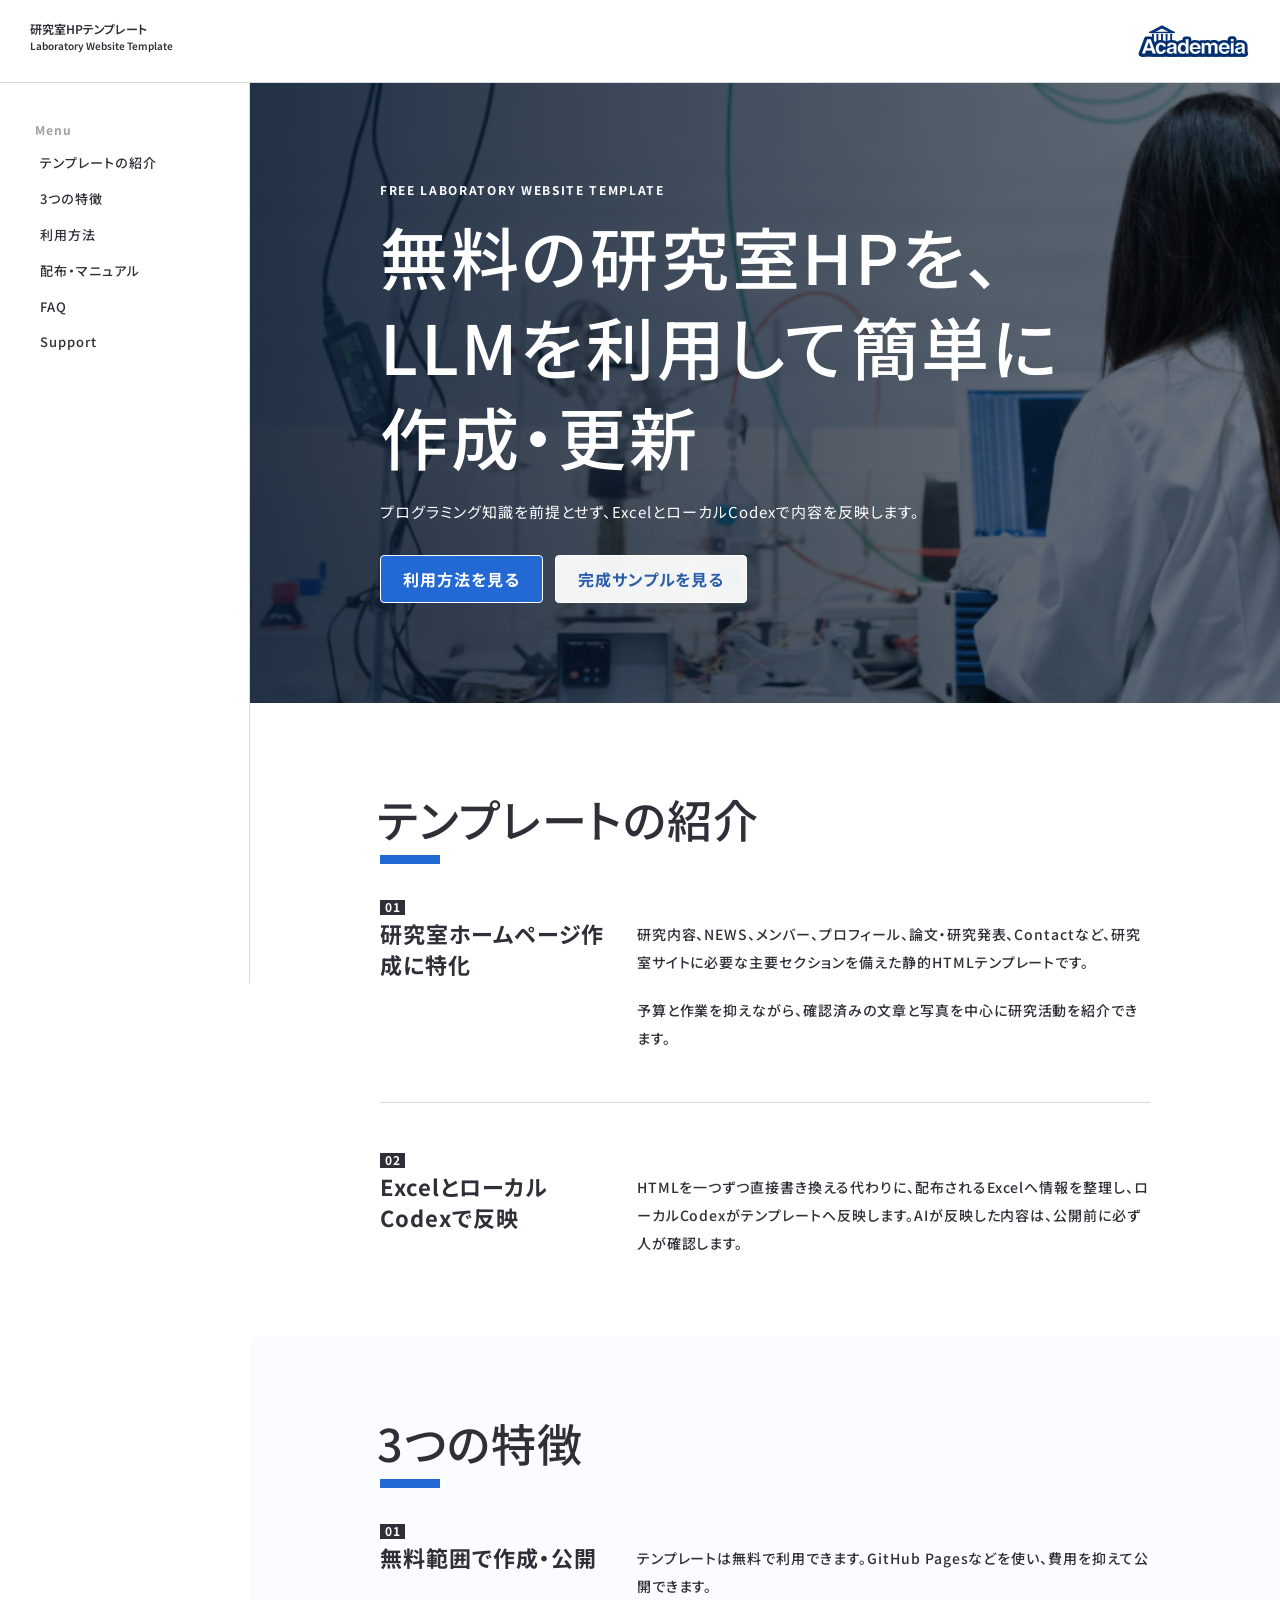
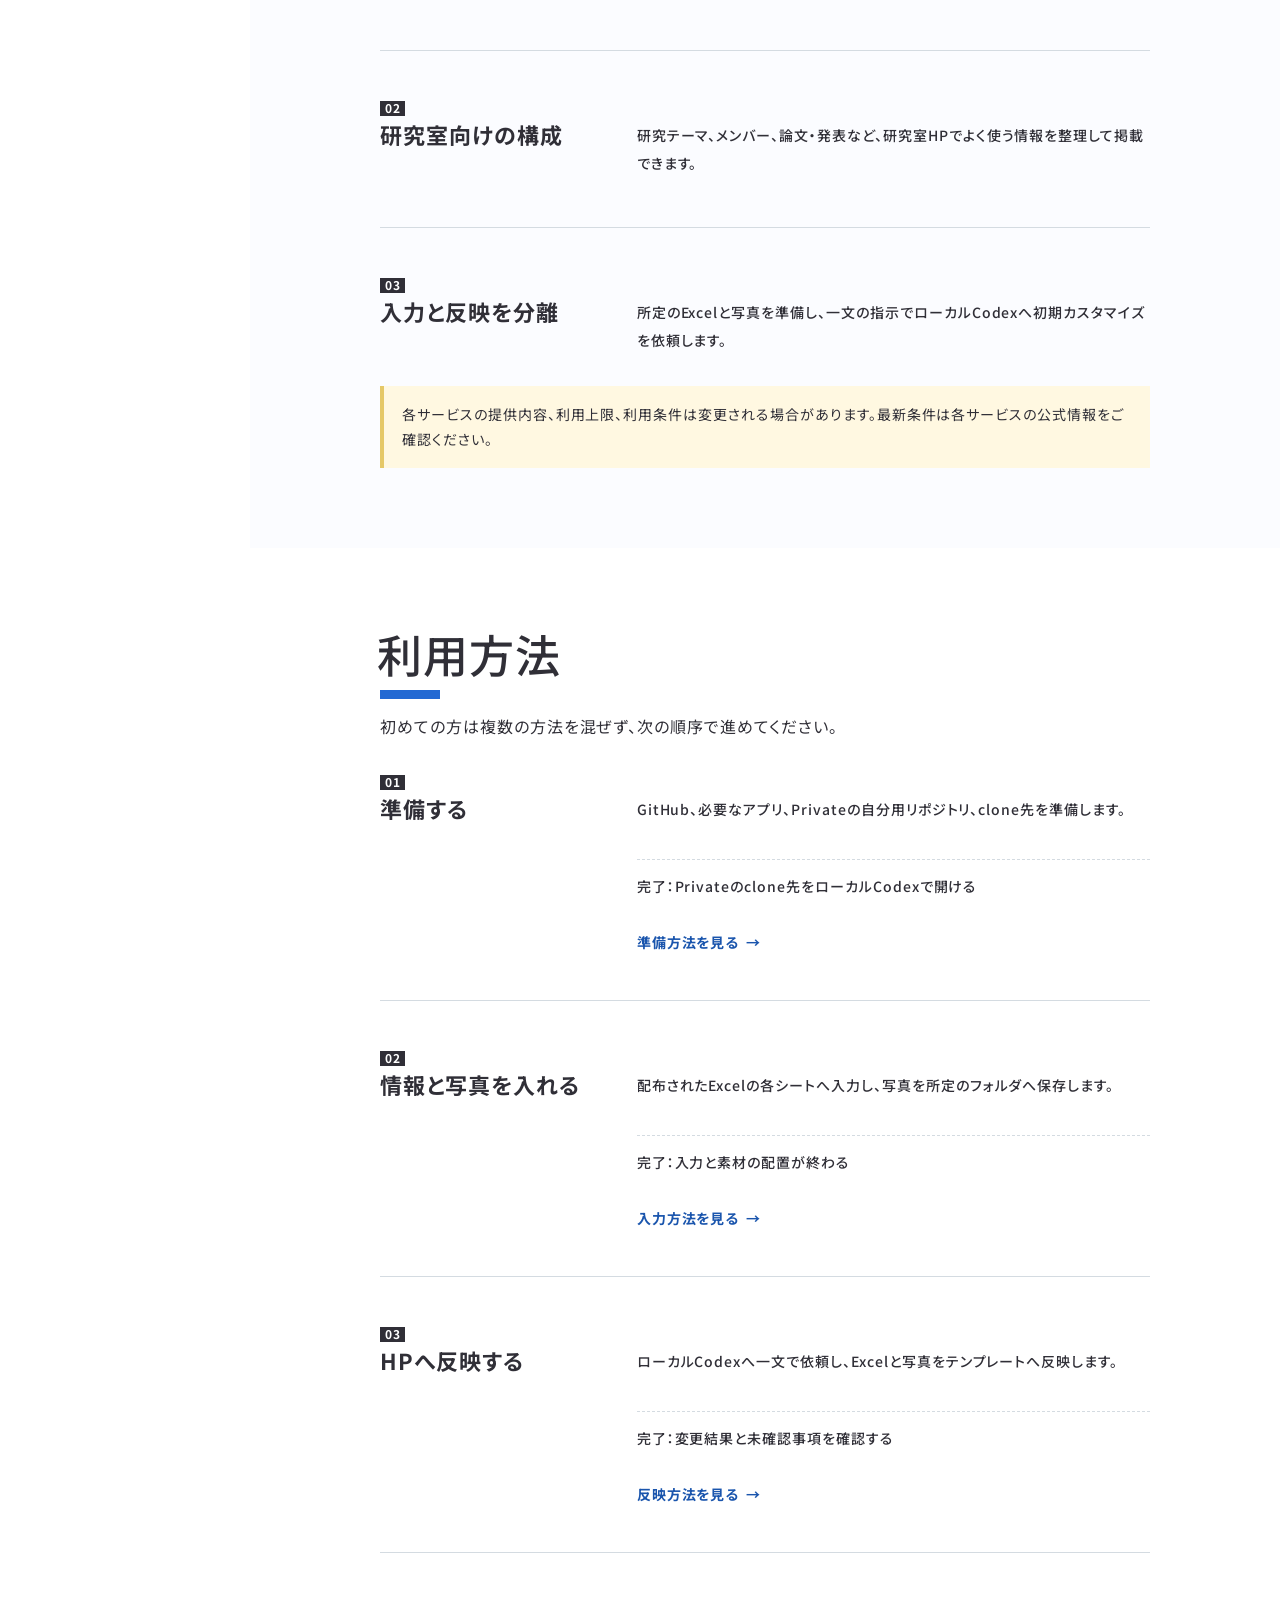
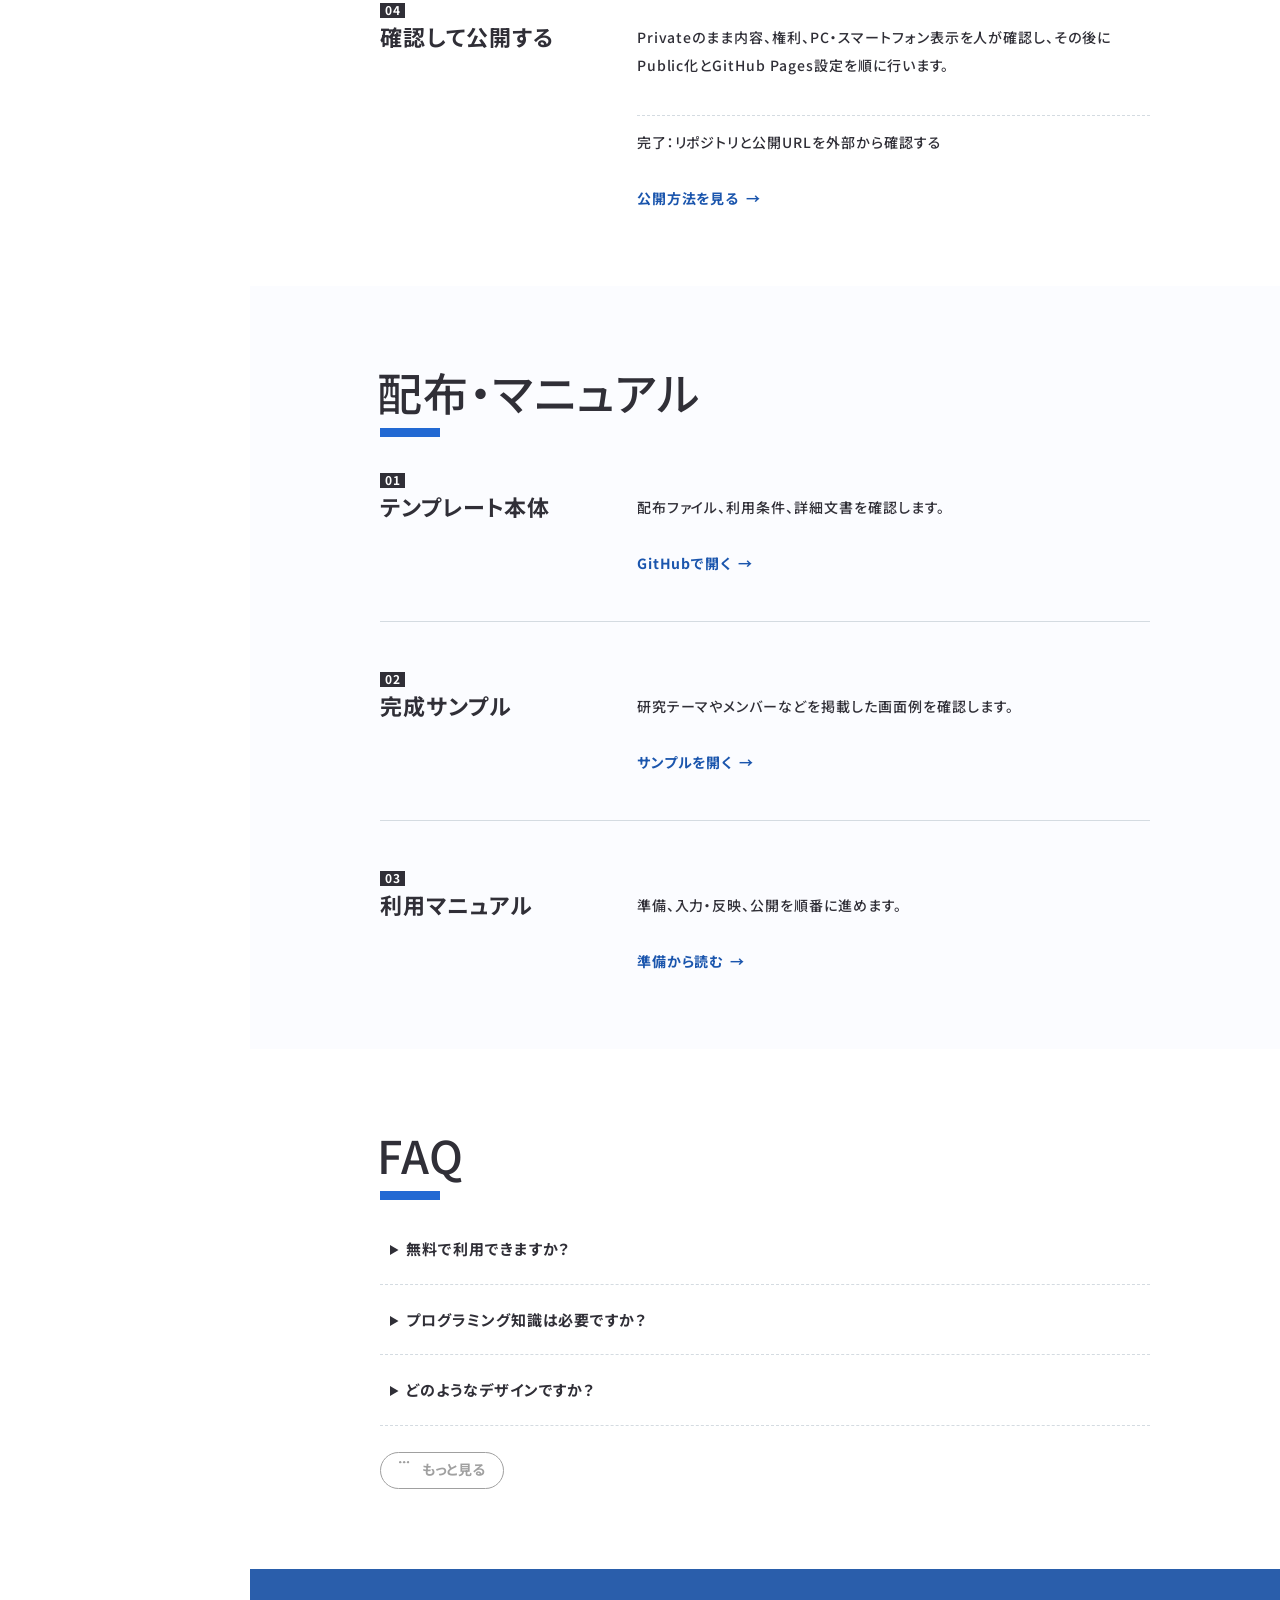
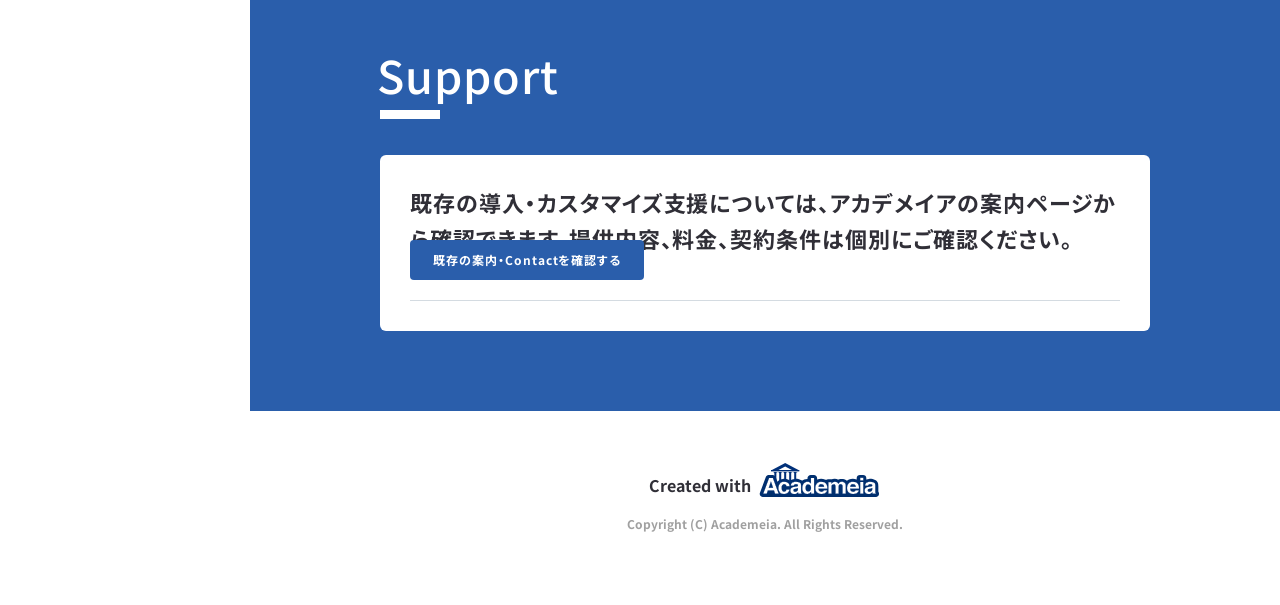
==== commit 5e92bbde: "Refine private-to-public publishing workflow" ====
--- a/index.html
+++ b/index.html
@@ -94,10 +94,10 @@
           <h2>利用方法</h2>
           <p class="template-section-intro">初めての方は複数の方法を混ぜず、次の順序で進めてください。</p>
           <ol class="theme-wrapp template-route">
-            <li class="theme-item"><h3 class="h3-number">準備する</h3><div class="theme-body"><p>GitHub、必要なアプリ、自分用リポジトリ、clone先を準備します。</p><p class="template-completion">完了：ローカルCodexでclone先を開ける</p><a class="template-inline-link" href="./setup.html">準備方法を見る</a></div></li>
+            <li class="theme-item"><h3 class="h3-number">準備する</h3><div class="theme-body"><p>GitHub、必要なアプリ、Privateの自分用リポジトリ、clone先を準備します。</p><p class="template-completion">完了：Privateのclone先をローカルCodexで開ける</p><a class="template-inline-link" href="./setup.html">準備方法を見る</a></div></li>
             <li class="theme-item"><h3 class="h3-number">情報と写真を入れる</h3><div class="theme-body"><p>配布されたExcelの各シートへ入力し、写真を所定のフォルダへ保存します。</p><p class="template-completion">完了：入力と素材の配置が終わる</p><a class="template-inline-link" href="./edit.html#input">入力方法を見る</a></div></li>
             <li class="theme-item"><h3 class="h3-number">HPへ反映する</h3><div class="theme-body"><p>ローカルCodexへ一文で依頼し、Excelと写真をテンプレートへ反映します。</p><p class="template-completion">完了：変更結果と未確認事項を確認する</p><a class="template-inline-link" href="./edit.html#codex">反映方法を見る</a></div></li>
-            <li class="theme-item"><h3 class="h3-number">確認して公開する</h3><div class="theme-body"><p>内容、権利、PC・スマートフォン表示を人が確認してから公開します。</p><p class="template-completion">完了：公開URLでもう一度確認する</p><a class="template-inline-link" href="./publish.html">公開方法を見る</a></div></li>
+            <li class="theme-item"><h3 class="h3-number">確認して公開する</h3><div class="theme-body"><p>Privateのまま内容、権利、PC・スマートフォン表示を人が確認し、その後にPublic化とGitHub Pages設定を順に行います。</p><p class="template-completion">完了：リポジトリと公開URLを外部から確認する</p><a class="template-inline-link" href="./publish.html">公開方法を見る</a></div></li>
           </ol>
         </section>
 
@@ -130,7 +130,6 @@
           <h2>Support</h2>
           <div class="contact-wrapp">
             <div class="contact-text-wrapp"><p class="contact-text">既存の導入・カスタマイズ支援については、アカデメイアの案内ページから確認できます。提供内容、料金、契約条件は個別にご確認ください。</p><a class="contact-btn template-contact-link" href="https://www.academeia15.co.jp/web-template">既存の案内・Contactを確認する</a></div>
-            <div class="support-guide"><p class="contact-access">利用ガイド</p><ul><li><a href="./setup.html">準備</a></li><li><a href="./edit.html">入力・反映</a></li><li><a href="./publish.html">公開</a></li></ul></div>
           </div>
         </section>
       </div>
--- a/assets/template/css/site.css
+++ b/assets/template/css/site.css
@@ -10,6 +10,9 @@
 }
 
 .template-skip-link:focus { transform: none; }
+
+#header .header-box { display: none; }
+#header .header-title { gap: 0; }
 
 .template-mv { position: relative; min-height: 480px; overflow: hidden; }
 .template-mv > picture img { min-height: 480px; object-fit: cover; filter: brightness(.55); }
@@ -38,8 +41,6 @@
 .faq-details summary { cursor: pointer; color: var(--color-text); font-size: 15px; font-weight: 700; line-height: 1.7; }
 .faq-details p { margin-top: 12px; color: var(--color-text); font-size: 14px; font-weight: 400; line-height: 1.9; }
 .template-contact-link { color: #fff; text-decoration: none; }
-.support-guide ul { display: grid; gap: 8px; margin-top: 10px; }
-.support-guide a { color: var(--color-link); font-weight: 700; }
 
 @media (min-width: 769px) {
   .template-mv { min-height: 620px; }
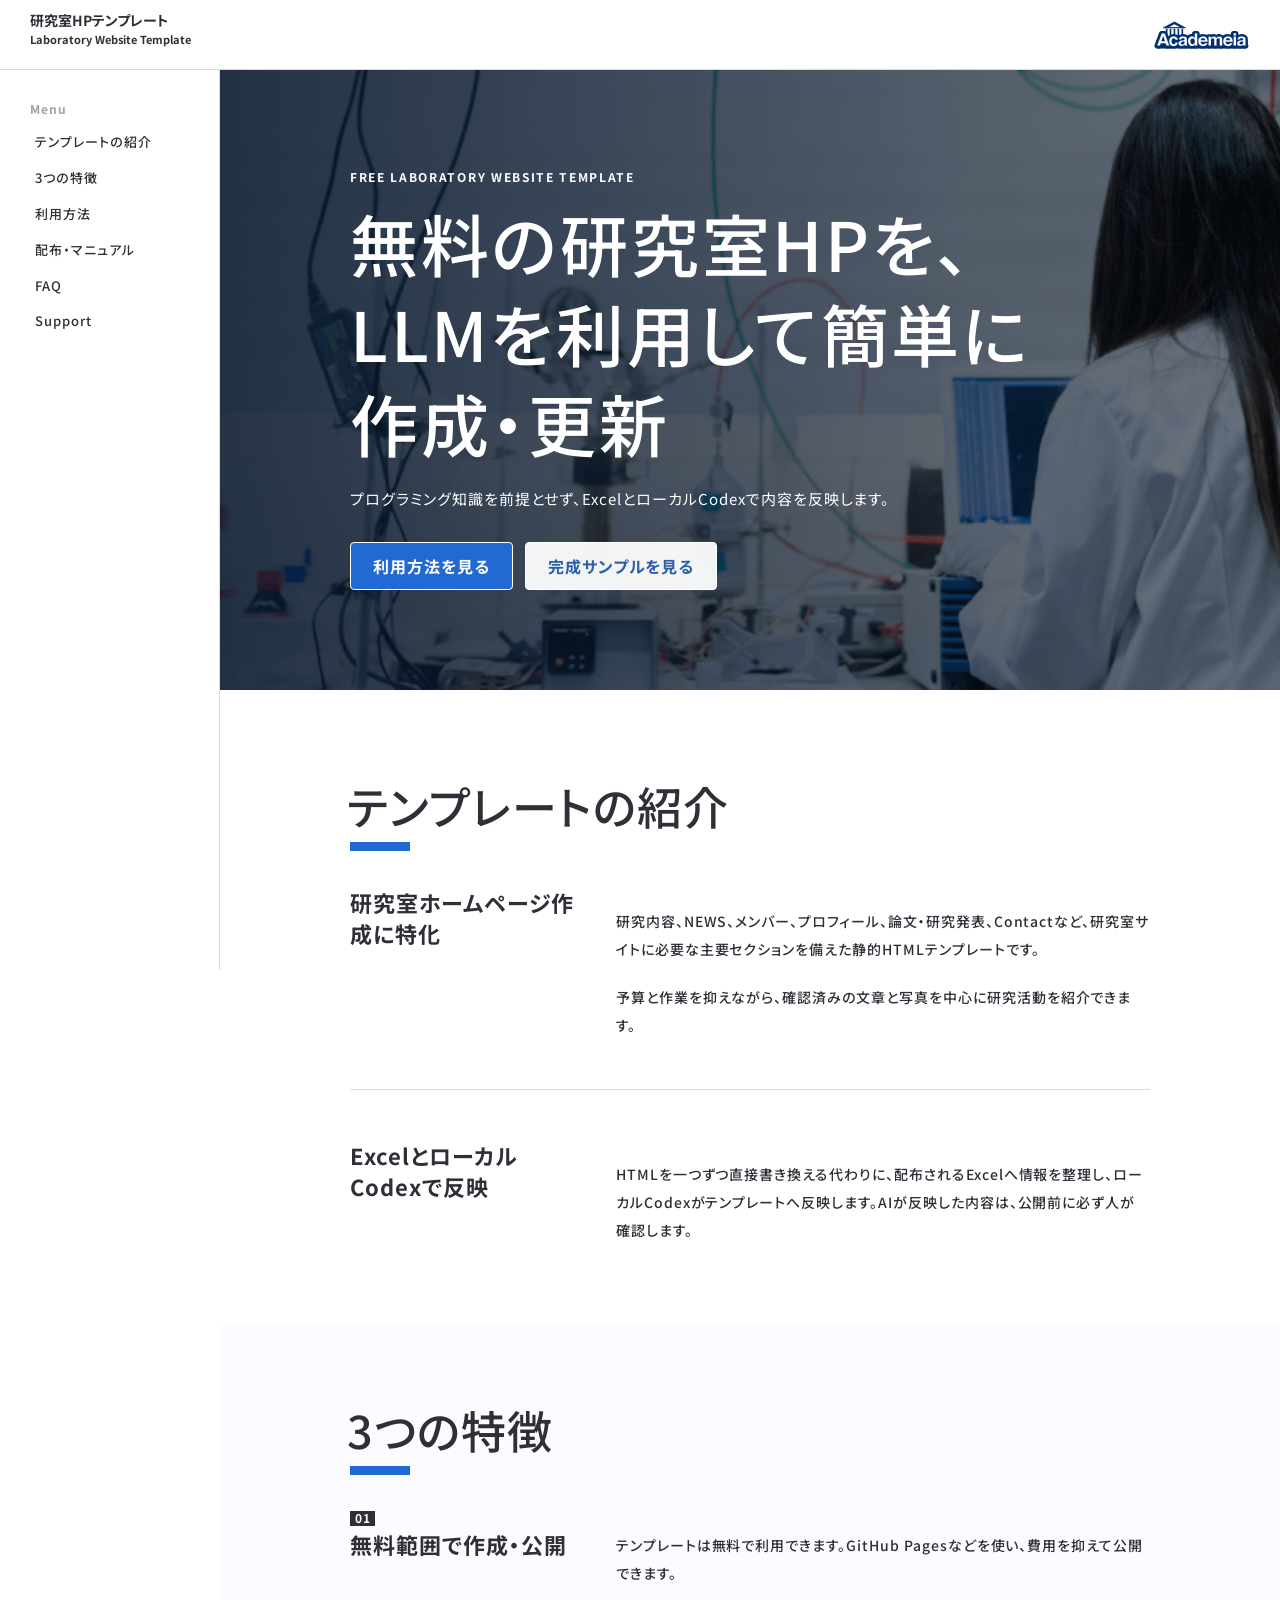
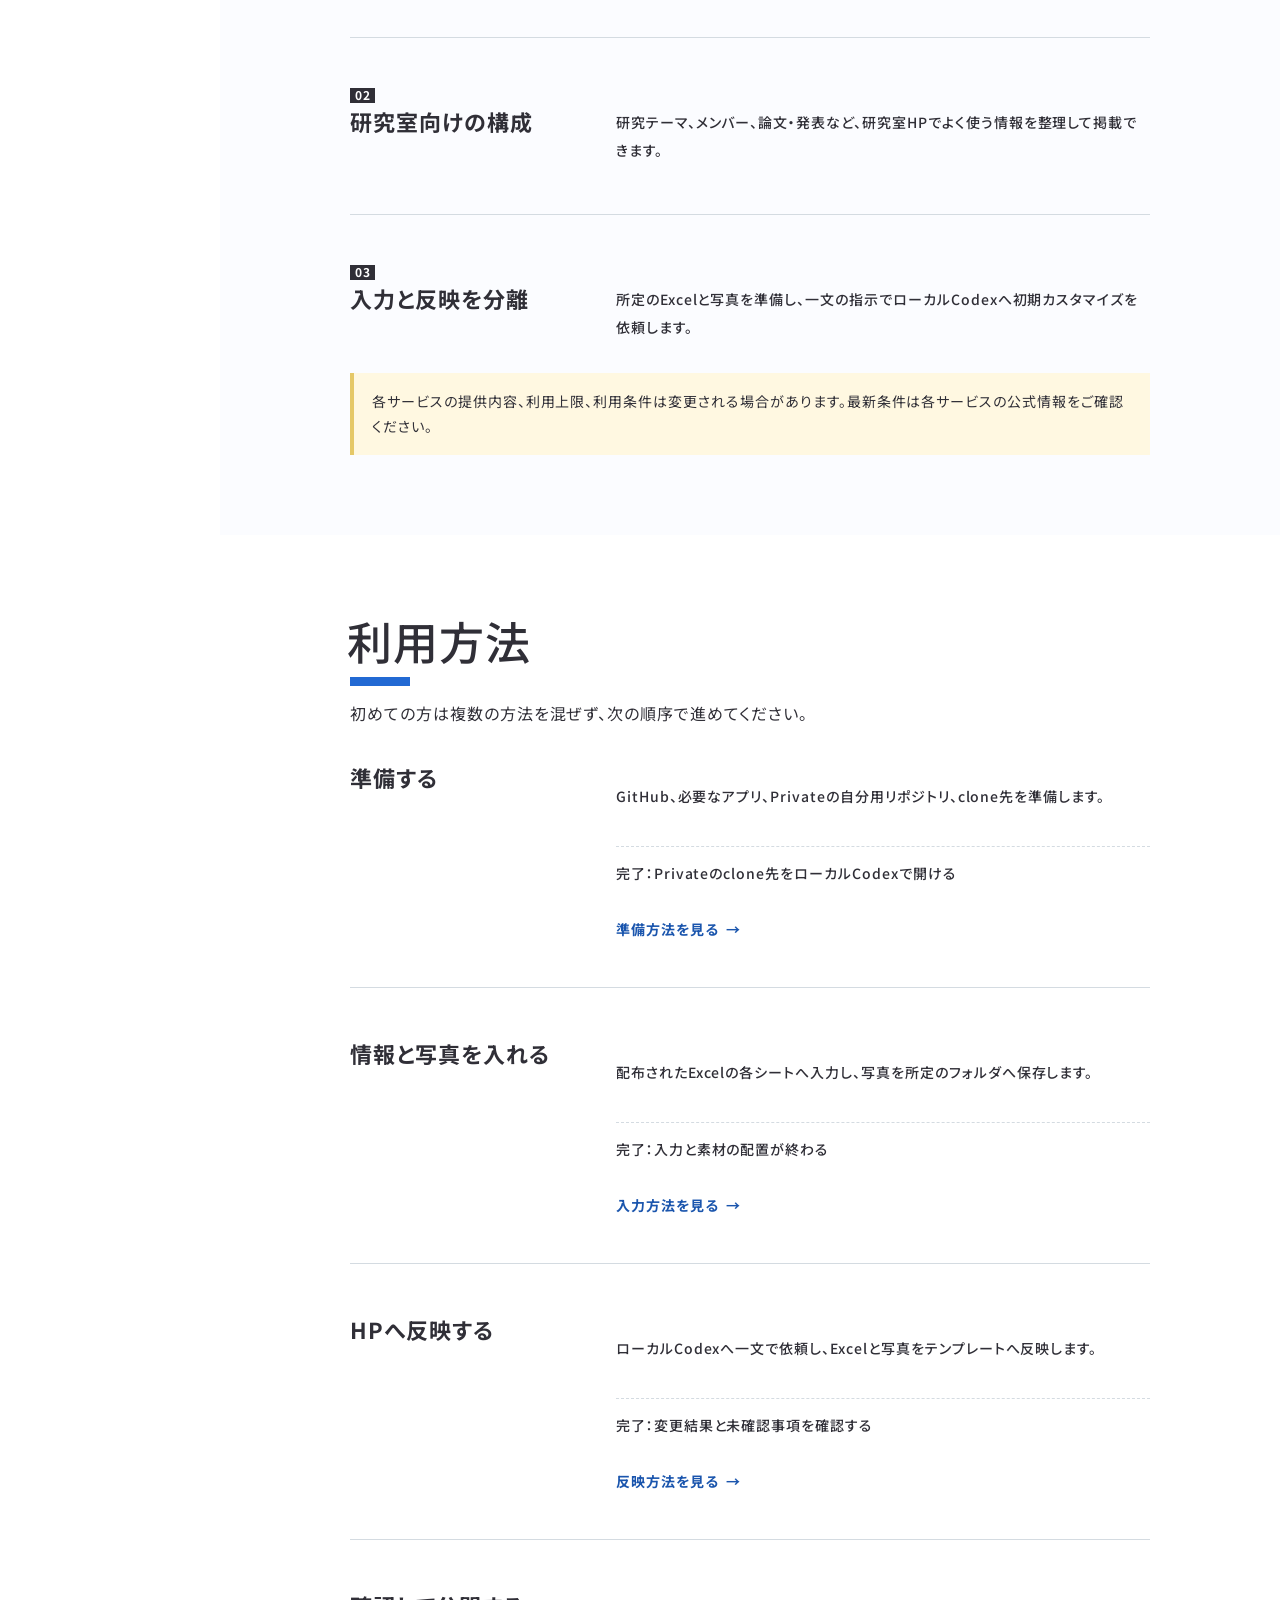
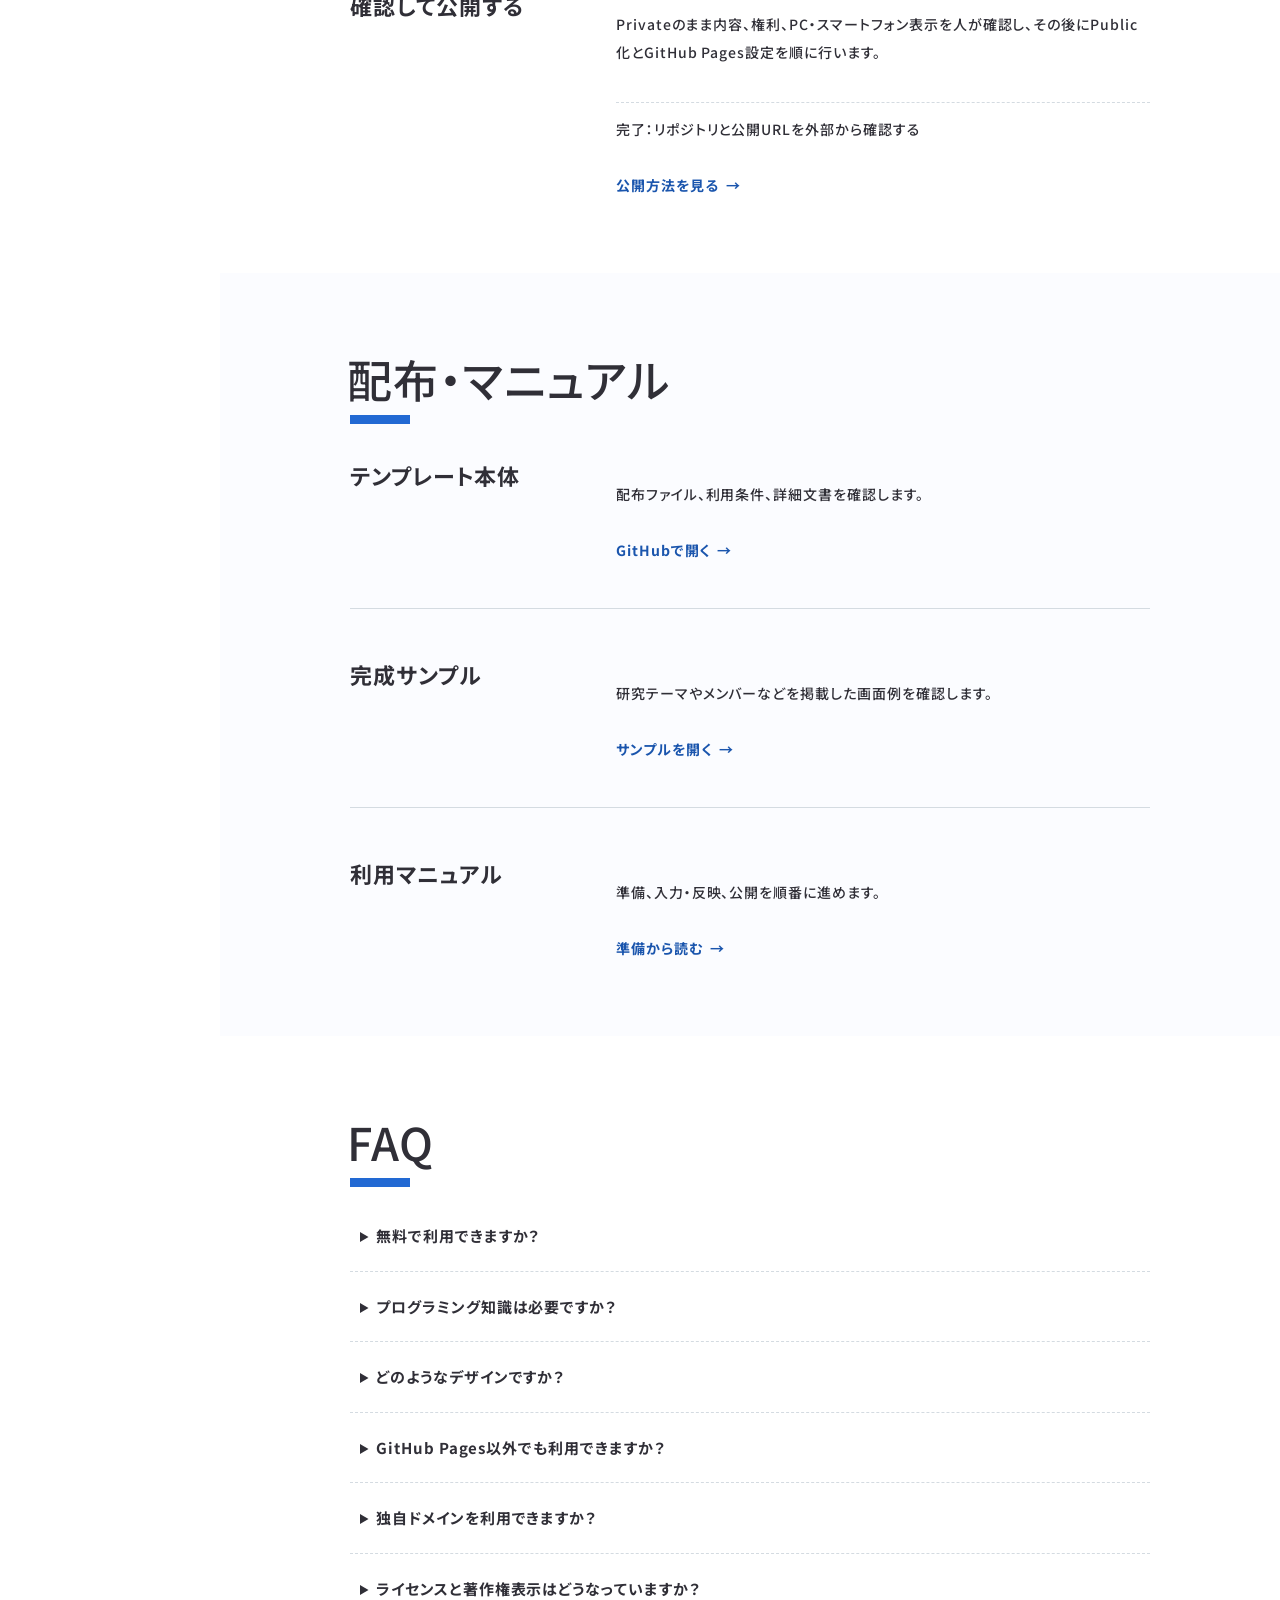
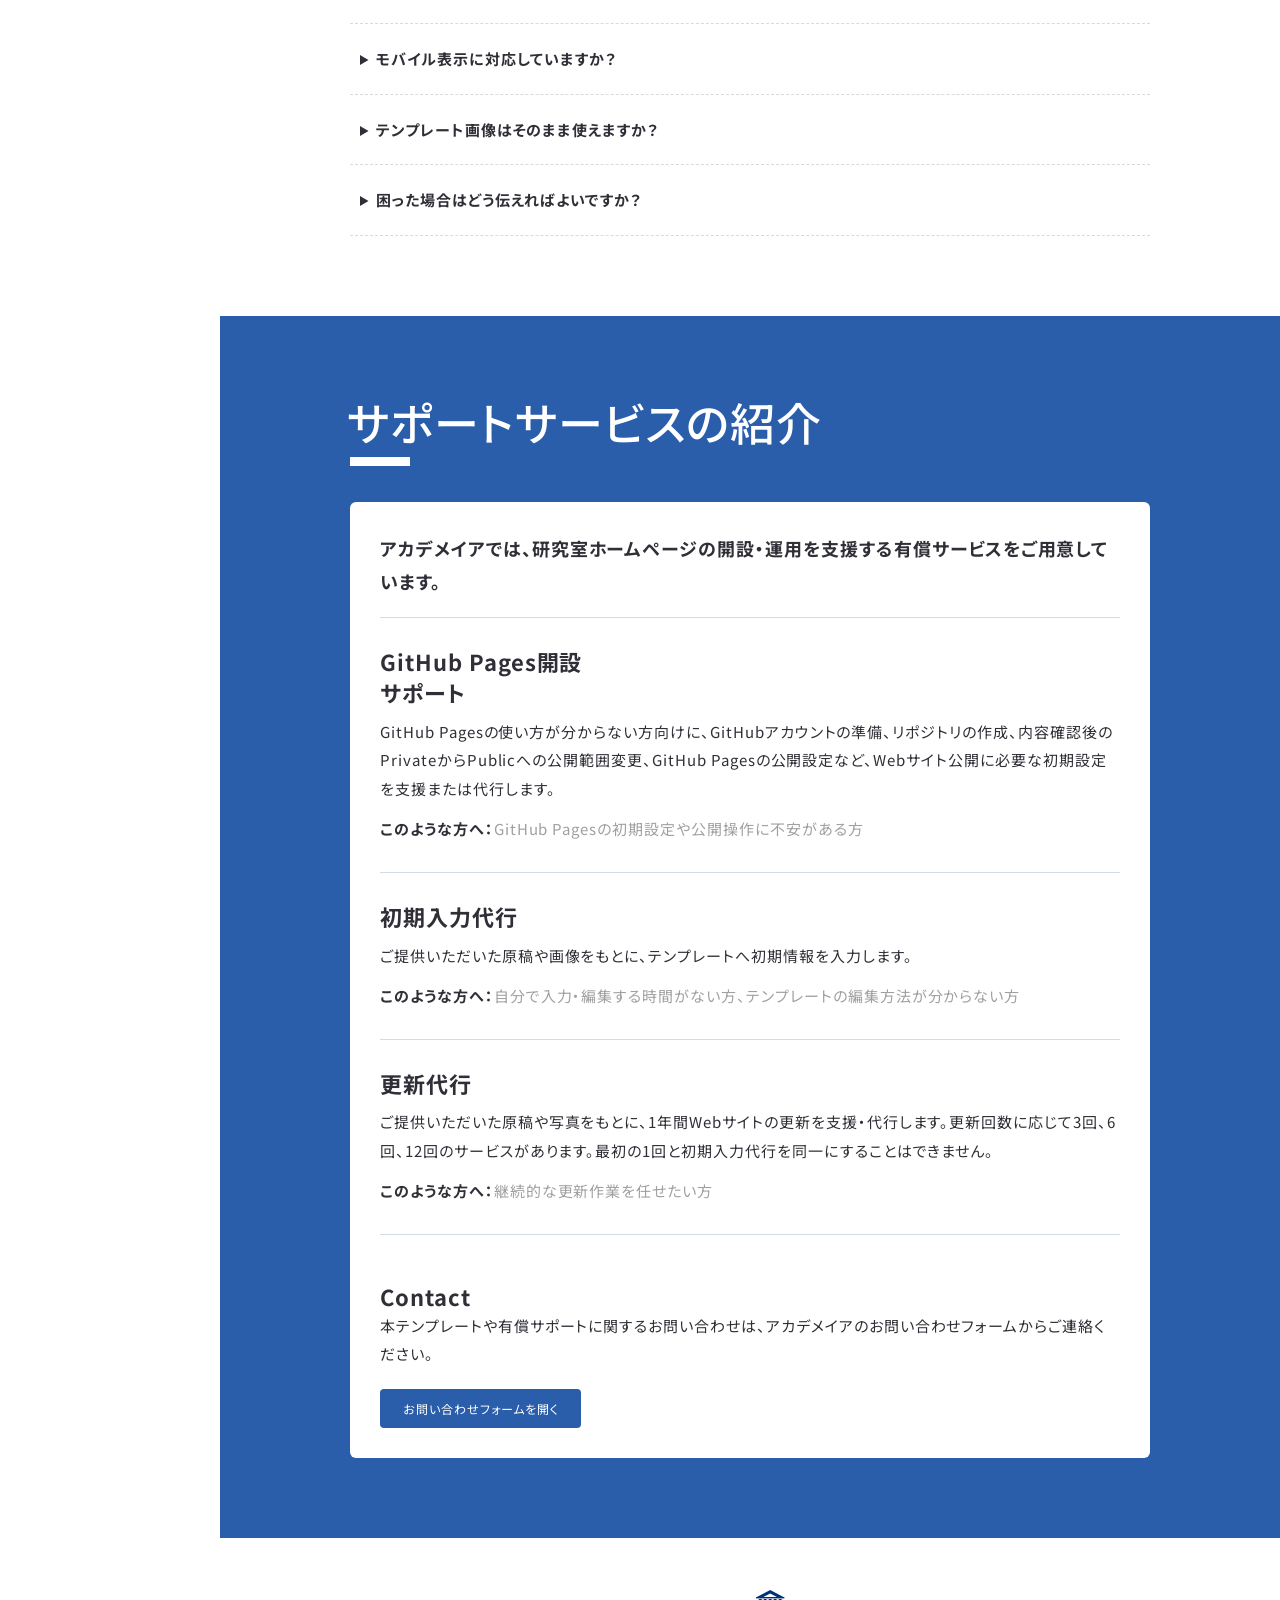
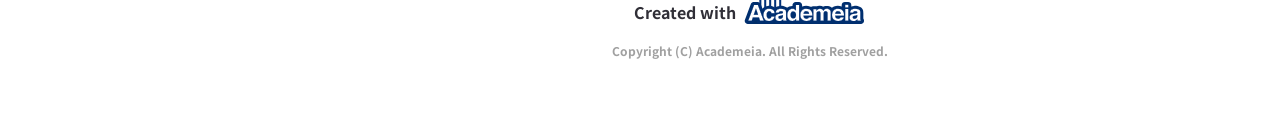
==== commit c50a6fca: "Refine introduction layout and support content" ====
--- a/index.html
+++ b/index.html
@@ -70,11 +70,11 @@
           <h2>テンプレートの紹介</h2>
           <ul class="theme-wrapp">
             <li class="theme-item">
-              <h3 class="h3-number">研究室ホームページ作成に特化</h3>
+              <h3>研究室ホームページ作成に特化</h3>
               <div class="theme-body"><p>研究内容、NEWS、メンバー、プロフィール、論文・研究発表、Contactなど、研究室サイトに必要な主要セクションを備えた静的HTMLテンプレートです。</p><p>予算と作業を抑えながら、確認済みの文章と写真を中心に研究活動を紹介できます。</p></div>
             </li>
             <li class="theme-item">
-              <h3 class="h3-number">ExcelとローカルCodexで反映</h3>
+              <h3>ExcelとローカルCodexで反映</h3>
               <div class="theme-body"><p>HTMLを一つずつ直接書き換える代わりに、配布されるExcelへ情報を整理し、ローカルCodexがテンプレートへ反映します。AIが反映した内容は、公開前に必ず人が確認します。</p></div>
             </li>
           </ul>
@@ -94,42 +94,47 @@
           <h2>利用方法</h2>
           <p class="template-section-intro">初めての方は複数の方法を混ぜず、次の順序で進めてください。</p>
           <ol class="theme-wrapp template-route">
-            <li class="theme-item"><h3 class="h3-number">準備する</h3><div class="theme-body"><p>GitHub、必要なアプリ、Privateの自分用リポジトリ、clone先を準備します。</p><p class="template-completion">完了：Privateのclone先をローカルCodexで開ける</p><a class="template-inline-link" href="./setup.html">準備方法を見る</a></div></li>
-            <li class="theme-item"><h3 class="h3-number">情報と写真を入れる</h3><div class="theme-body"><p>配布されたExcelの各シートへ入力し、写真を所定のフォルダへ保存します。</p><p class="template-completion">完了：入力と素材の配置が終わる</p><a class="template-inline-link" href="./edit.html#input">入力方法を見る</a></div></li>
-            <li class="theme-item"><h3 class="h3-number">HPへ反映する</h3><div class="theme-body"><p>ローカルCodexへ一文で依頼し、Excelと写真をテンプレートへ反映します。</p><p class="template-completion">完了：変更結果と未確認事項を確認する</p><a class="template-inline-link" href="./edit.html#codex">反映方法を見る</a></div></li>
-            <li class="theme-item"><h3 class="h3-number">確認して公開する</h3><div class="theme-body"><p>Privateのまま内容、権利、PC・スマートフォン表示を人が確認し、その後にPublic化とGitHub Pages設定を順に行います。</p><p class="template-completion">完了：リポジトリと公開URLを外部から確認する</p><a class="template-inline-link" href="./publish.html">公開方法を見る</a></div></li>
+            <li class="theme-item"><h3>準備する</h3><div class="theme-body"><p>GitHub、必要なアプリ、Privateの自分用リポジトリ、clone先を準備します。</p><p class="template-completion">完了：Privateのclone先をローカルCodexで開ける</p><a class="template-inline-link" href="./setup.html">準備方法を見る</a></div></li>
+            <li class="theme-item"><h3>情報と写真を入れる</h3><div class="theme-body"><p>配布されたExcelの各シートへ入力し、写真を所定のフォルダへ保存します。</p><p class="template-completion">完了：入力と素材の配置が終わる</p><a class="template-inline-link" href="./edit.html#input">入力方法を見る</a></div></li>
+            <li class="theme-item"><h3>HPへ反映する</h3><div class="theme-body"><p>ローカルCodexへ一文で依頼し、Excelと写真をテンプレートへ反映します。</p><p class="template-completion">完了：変更結果と未確認事項を確認する</p><a class="template-inline-link" href="./edit.html#codex">反映方法を見る</a></div></li>
+            <li class="theme-item"><h3>確認して公開する</h3><div class="theme-body"><p>Privateのまま内容、権利、PC・スマートフォン表示を人が確認し、その後にPublic化とGitHub Pages設定を順に行います。</p><p class="template-completion">完了：リポジトリと公開URLを外部から確認する</p><a class="template-inline-link" href="./publish.html">公開方法を見る</a></div></li>
           </ol>
         </section>
 
         <section data-accordion="normal" data-class="nav-default" data-title="配布・マニュアル" id="guide" class="scroll-point">
           <h2>配布・マニュアル</h2>
           <ul class="theme-wrapp">
-            <li class="theme-item"><h3 class="h3-number">テンプレート本体</h3><div class="theme-body"><p>配布ファイル、利用条件、詳細文書を確認します。</p><a class="template-inline-link" href="https://github.com/togetogepman/HPtemplate">GitHubで開く</a></div></li>
-            <li class="theme-item"><h3 class="h3-number">完成サンプル</h3><div class="theme-body"><p>研究テーマやメンバーなどを掲載した画面例を確認します。</p><a class="template-inline-link" href="https://academeia.github.io/web_template.github.io/sample/sample.html">サンプルを開く</a></div></li>
-            <li class="theme-item"><h3 class="h3-number">利用マニュアル</h3><div class="theme-body"><p>準備、入力・反映、公開を順番に進めます。</p><a class="template-inline-link" href="./setup.html">準備から読む</a></div></li>
+            <li class="theme-item"><h3>テンプレート本体</h3><div class="theme-body"><p>配布ファイル、利用条件、詳細文書を確認します。</p><a class="template-inline-link" href="https://github.com/togetogepman/HPtemplate">GitHubで開く</a></div></li>
+            <li class="theme-item"><h3>完成サンプル</h3><div class="theme-body"><p>研究テーマやメンバーなどを掲載した画面例を確認します。</p><a class="template-inline-link" href="https://academeia.github.io/web_template.github.io/sample/sample.html">サンプルを開く</a></div></li>
+            <li class="theme-item"><h3>利用マニュアル</h3><div class="theme-body"><p>準備、入力・反映、公開を順番に進めます。</p><a class="template-inline-link" href="./setup.html">準備から読む</a></div></li>
           </ul>
         </section>
 
         <section data-accordion="normal" data-class="nav-default" data-title="FAQ" id="faq" class="scroll-point">
           <h2>FAQ</h2>
           <ul class="news-li-wrapp faq-wrapp">
-            <li class="news-item" data-more><details class="faq-details"><summary>無料で利用できますか？</summary><p>テンプレートは無料で利用できます。GitHub Pagesにも無料利用枠がありますが、サービスの提供内容や条件は変更される場合があります。</p></details></li>
-            <li class="news-item" data-more><details class="faq-details"><summary>プログラミング知識は必要ですか？</summary><p>標準手順ではHTMLを直接編集せず、ExcelとローカルCodexを使います。AIの出力と表示結果を人が確認できることは必要です。</p></details></li>
-            <li class="news-item" data-more><details class="faq-details"><summary>どのようなデザインですか？</summary><p>この紹介ページと同じHPtemplate本体の構造を使った、研究室向けのレスポンシブデザインです。</p></details></li>
-            <li class="news-item" data-more><details class="faq-details"><summary>GitHub Pages以外でも利用できますか？</summary><p>静的HTMLを公開できる他サービスでも利用できますが、このマニュアルの検証対象はGitHub Pagesです。</p></details></li>
-            <li class="news-item" data-more><details class="faq-details"><summary>独自ドメインを利用できますか？</summary><p>GitHub Pagesでは独自ドメインを設定できます。取得費用と設定方法は提供元の公式情報をご確認ください。</p></details></li>
-            <li class="news-item" data-more><details class="faq-details"><summary>ライセンスと著作権表示はどうなっていますか？</summary><p>無料利用時はテンプレート本体のライセンスとフッターの帰属表示に従ってください。</p></details></li>
-            <li class="news-item" data-more><details class="faq-details"><summary>モバイル表示に対応していますか？</summary><p>PCとスマートフォンに対応しています。公開前と公開後に両方の表示を確認してください。</p></details></li>
-            <li class="news-item" data-more><details class="faq-details"><summary>テンプレート画像はそのまま使えますか？</summary><p>同梱画像はテンプレート本体の利用条件と出典表示に従ってください。追加する写真やロゴは掲載権利を確認してください。</p></details></li>
-            <li class="news-item" data-more><details class="faq-details"><summary>困った場合はどう伝えればよいですか？</summary><p>「どの画面で」「何を押したら」「何と表示されたか」と、省略していないエラー文をCodexまたはChatGPTへ伝えてください。</p></details></li>
+            <li class="news-item"><details class="faq-details"><summary>無料で利用できますか？</summary><p>テンプレートは無料で利用できます。GitHub Pagesにも無料利用枠がありますが、サービスの提供内容や条件は変更される場合があります。</p></details></li>
+            <li class="news-item"><details class="faq-details"><summary>プログラミング知識は必要ですか？</summary><p>標準手順ではHTMLを直接編集せず、ExcelとローカルCodexを使います。AIの出力と表示結果を人が確認できることは必要です。</p></details></li>
+            <li class="news-item"><details class="faq-details"><summary>どのようなデザインですか？</summary><p>この紹介ページと同じHPtemplate本体の構造を使った、研究室向けのレスポンシブデザインです。</p></details></li>
+            <li class="news-item"><details class="faq-details"><summary>GitHub Pages以外でも利用できますか？</summary><p>静的HTMLを公開できる他サービスでも利用できますが、このマニュアルの検証対象はGitHub Pagesです。</p></details></li>
+            <li class="news-item"><details class="faq-details"><summary>独自ドメインを利用できますか？</summary><p>GitHub Pagesでは独自ドメインを設定できます。取得費用と設定方法は提供元の公式情報をご確認ください。</p></details></li>
+            <li class="news-item"><details class="faq-details"><summary>ライセンスと著作権表示はどうなっていますか？</summary><p>無料利用時はテンプレート本体のライセンスとフッターの帰属表示に従ってください。</p></details></li>
+            <li class="news-item"><details class="faq-details"><summary>モバイル表示に対応していますか？</summary><p>PCとスマートフォンに対応しています。公開前と公開後に両方の表示を確認してください。</p></details></li>
+            <li class="news-item"><details class="faq-details"><summary>テンプレート画像はそのまま使えますか？</summary><p>同梱画像はテンプレート本体の利用条件と出典表示に従ってください。追加する写真やロゴは掲載権利を確認してください。</p></details></li>
+            <li class="news-item"><details class="faq-details"><summary>困った場合はどう伝えればよいですか？</summary><p>「どの画面で」「何を押したら」「何と表示されたか」と、省略していないエラー文をCodexまたはChatGPTへ伝えてください。</p></details></li>
           </ul>
-          <button class="more-btn" type="button"><svg viewBox="0 0 24 24" aria-hidden="true"><use xlink:href="./assets/template/images/ico/splite.svg#ico-more"></use></svg>もっと見る</button>
         </section>
 
         <section data-accordion="normal" data-class="nav-default" data-title="Support" id="contact" class="scroll-point">
-          <h2>Support</h2>
+          <h2>サポートサービスの紹介</h2>
           <div class="contact-wrapp">
-            <div class="contact-text-wrapp"><p class="contact-text">既存の導入・カスタマイズ支援については、アカデメイアの案内ページから確認できます。提供内容、料金、契約条件は個別にご確認ください。</p><a class="contact-btn template-contact-link" href="https://www.academeia15.co.jp/web-template">既存の案内・Contactを確認する</a></div>
+            <p class="support-intro">アカデメイアでは、研究室ホームページの開設・運用を支援する有償サービスをご用意しています。</p>
+            <div class="support-services">
+              <article class="support-service"><h3>GitHub Pages開設<wbr /><span class="support-nowrap">サポート</span></h3><p>GitHub Pagesの使い方が分からない方向けに、GitHubアカウントの準備、リポジトリの作成、内容確認後のPrivateからPublicへの公開範囲変更、GitHub Pagesの公開設定など、Webサイト公開に必要な初期設定を支援または代行します。</p><p class="support-audience"><strong>このような方へ：</strong>GitHub Pagesの初期設定や公開操作に不安がある方</p></article>
+              <article class="support-service"><h3>初期入力代行</h3><p>ご提供いただいた原稿や画像をもとに、テンプレートへ初期情報を入力します。</p><p class="support-audience"><strong>このような方へ：</strong>自分で入力・編集する時間がない方、テンプレートの編集方法が分からない方</p></article>
+              <article class="support-service"><h3>更新代行</h3><p>ご提供いただいた原稿や写真をもとに、1年間Webサイトの更新を支援・代行します。更新回数に応じて3回、6回、12回のサービスがあります。最初の1回と初期入力代行を同一にすることはできません。</p><p class="support-audience"><strong>このような方へ：</strong>継続的な更新作業を任せたい方</p></article>
+            </div>
+            <div class="support-contact"><h3>Contact</h3><p>本テンプレートや有償サポートに関するお問い合わせは、アカデメイアのお問い合わせフォームからご連絡ください。</p><a class="contact-btn template-contact-link" href="https://www.academeia15.co.jp/contact">お問い合わせフォームを開く</a></div>
           </div>
         </section>
       </div>
--- a/assets/template/css/site.css
+++ b/assets/template/css/site.css
@@ -13,6 +13,9 @@
 
 #header .header-box { display: none; }
 #header .header-title { gap: 0; }
+#header .header-name { font-weight: 700; }
+#header .header-name-wrapp-ja { font-size: 13px; line-height: 1.25; }
+#header .header-name-wrapp-en { margin-top: 2px; font-size: 10px; line-height: 1.2; }
 
 .template-mv { position: relative; min-height: 480px; overflow: hidden; }
 .template-mv > picture img { min-height: 480px; object-fit: cover; filter: brightness(.55); }
@@ -41,12 +44,34 @@
 .faq-details summary { cursor: pointer; color: var(--color-text); font-size: 15px; font-weight: 700; line-height: 1.7; }
 .faq-details p { margin-top: 12px; color: var(--color-text); font-size: 14px; font-weight: 400; line-height: 1.9; }
 .template-contact-link { color: #fff; text-decoration: none; }
+.support-intro { font-size: 16px; font-weight: 700; line-height: 1.8; }
+.support-services { border-top: 1px solid var(--color-border); }
+.support-service { padding: 24px 0; border-bottom: 1px solid var(--color-border); }
+.support-service h3 { margin-bottom: 10px; }
+.support-nowrap { white-space: nowrap; }
+.support-service > p { font-size: 14px; line-height: 1.9; }
+.support-audience { margin-top: 12px; color: var(--color-muted); }
+.support-audience strong { color: var(--color-text); }
+.support-contact { padding-top: 26px; }
+.support-contact > p { font-size: 14px; line-height: 1.9; }
+.support-contact .contact-btn { width: fit-content; margin: 20px 0 0; }
+#contact h2 { font-size: 27px; }
 
 @media (min-width: 769px) {
+  :root { --header-height-desktop: 70px; --nav-width-desktop: 220px; }
+  #header { height: var(--header-height-desktop); min-height: var(--header-height-desktop); padding: 12px 30px; }
+  #header .header-name-wrapp-ja { font-size: 14px; }
+  #header .header-name-wrapp-en { margin-top: 3px; font-size: 11px; }
+  #header .logo-university-pc { height: 30px; }
+  #g-nav .nav-inner { padding: 32px 20px; }
   .template-mv { min-height: 620px; }
   .template-mv > picture img { min-height: 620px; }
   .template-mv-copy { padding: 80px 130px; }
   .template-section-intro { margin-top: -24px; }
+  #contact h2 { font-size: 45px; }
+  .support-intro { font-size: 18px; }
+  .support-service { padding: 28px 0; }
+  .support-service > p, .support-contact > p { font-size: 15px; }
 }
 
 @media (max-width: 768px) {
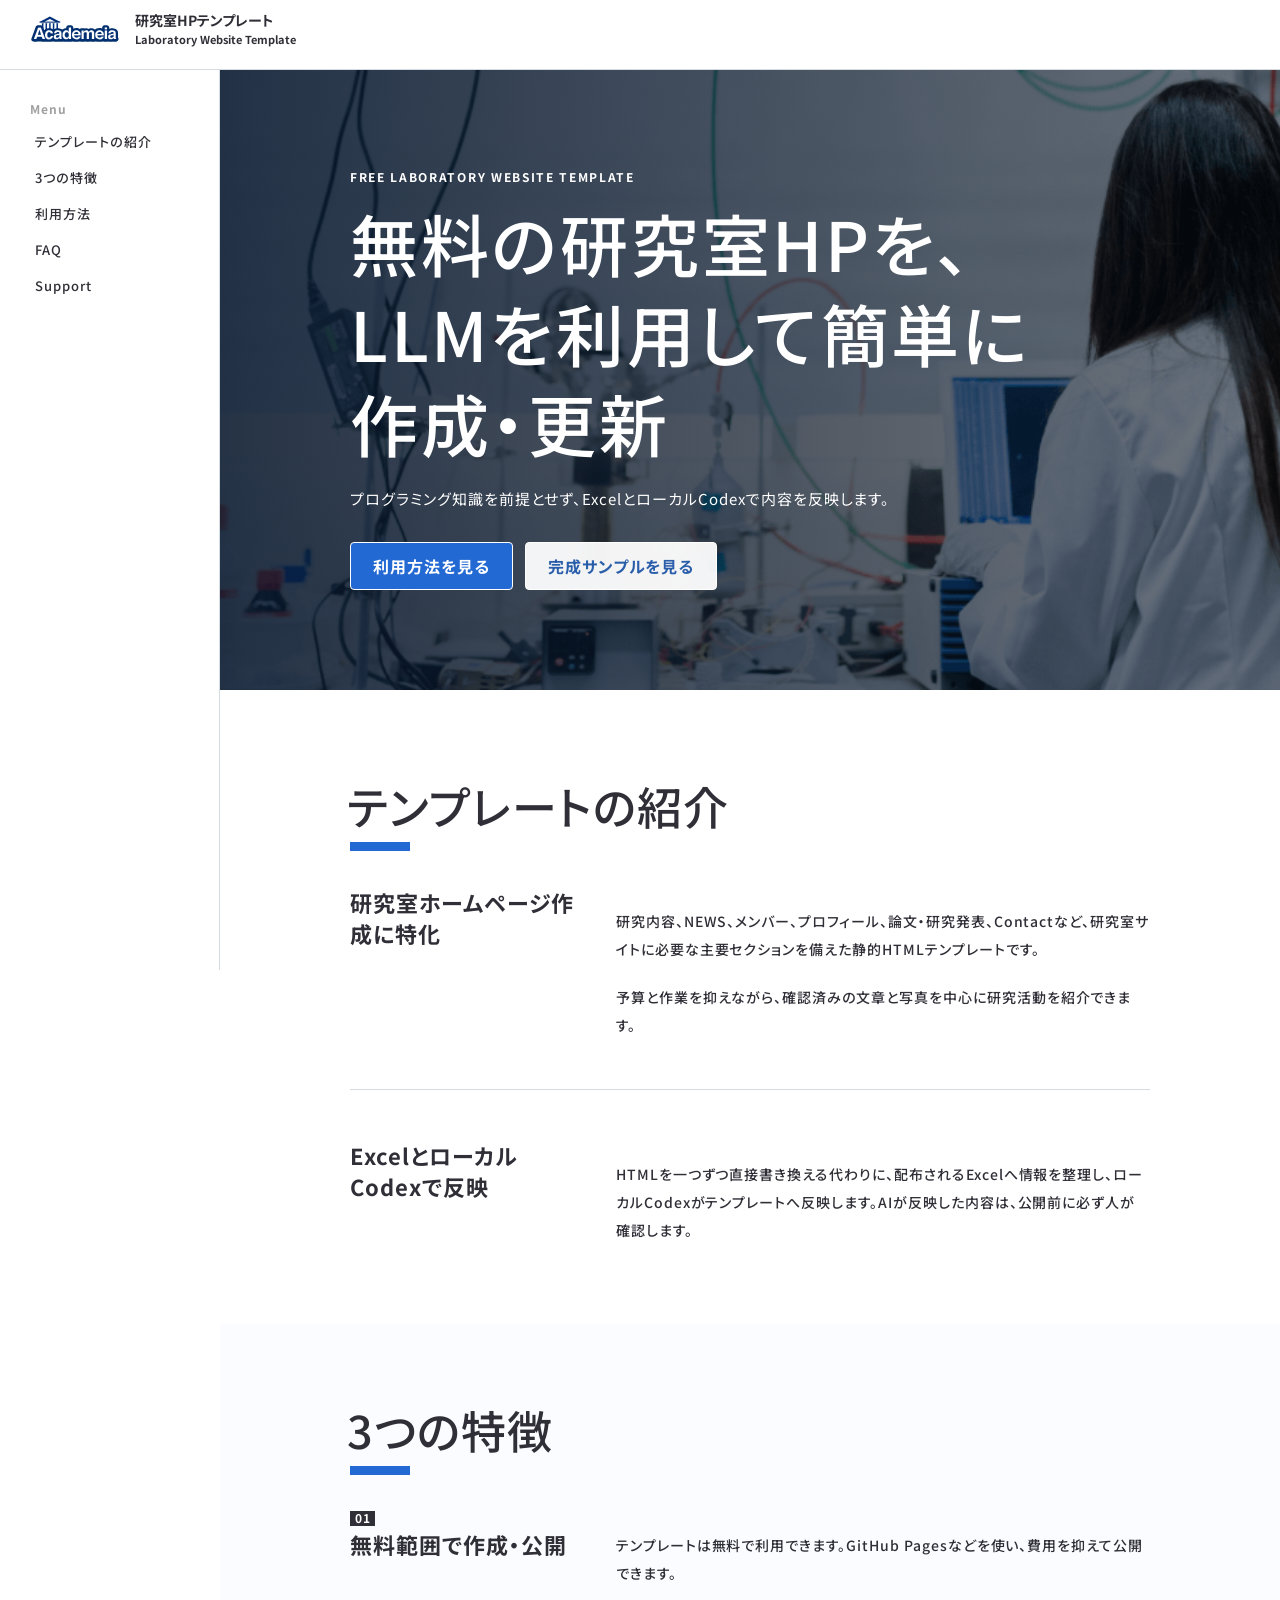
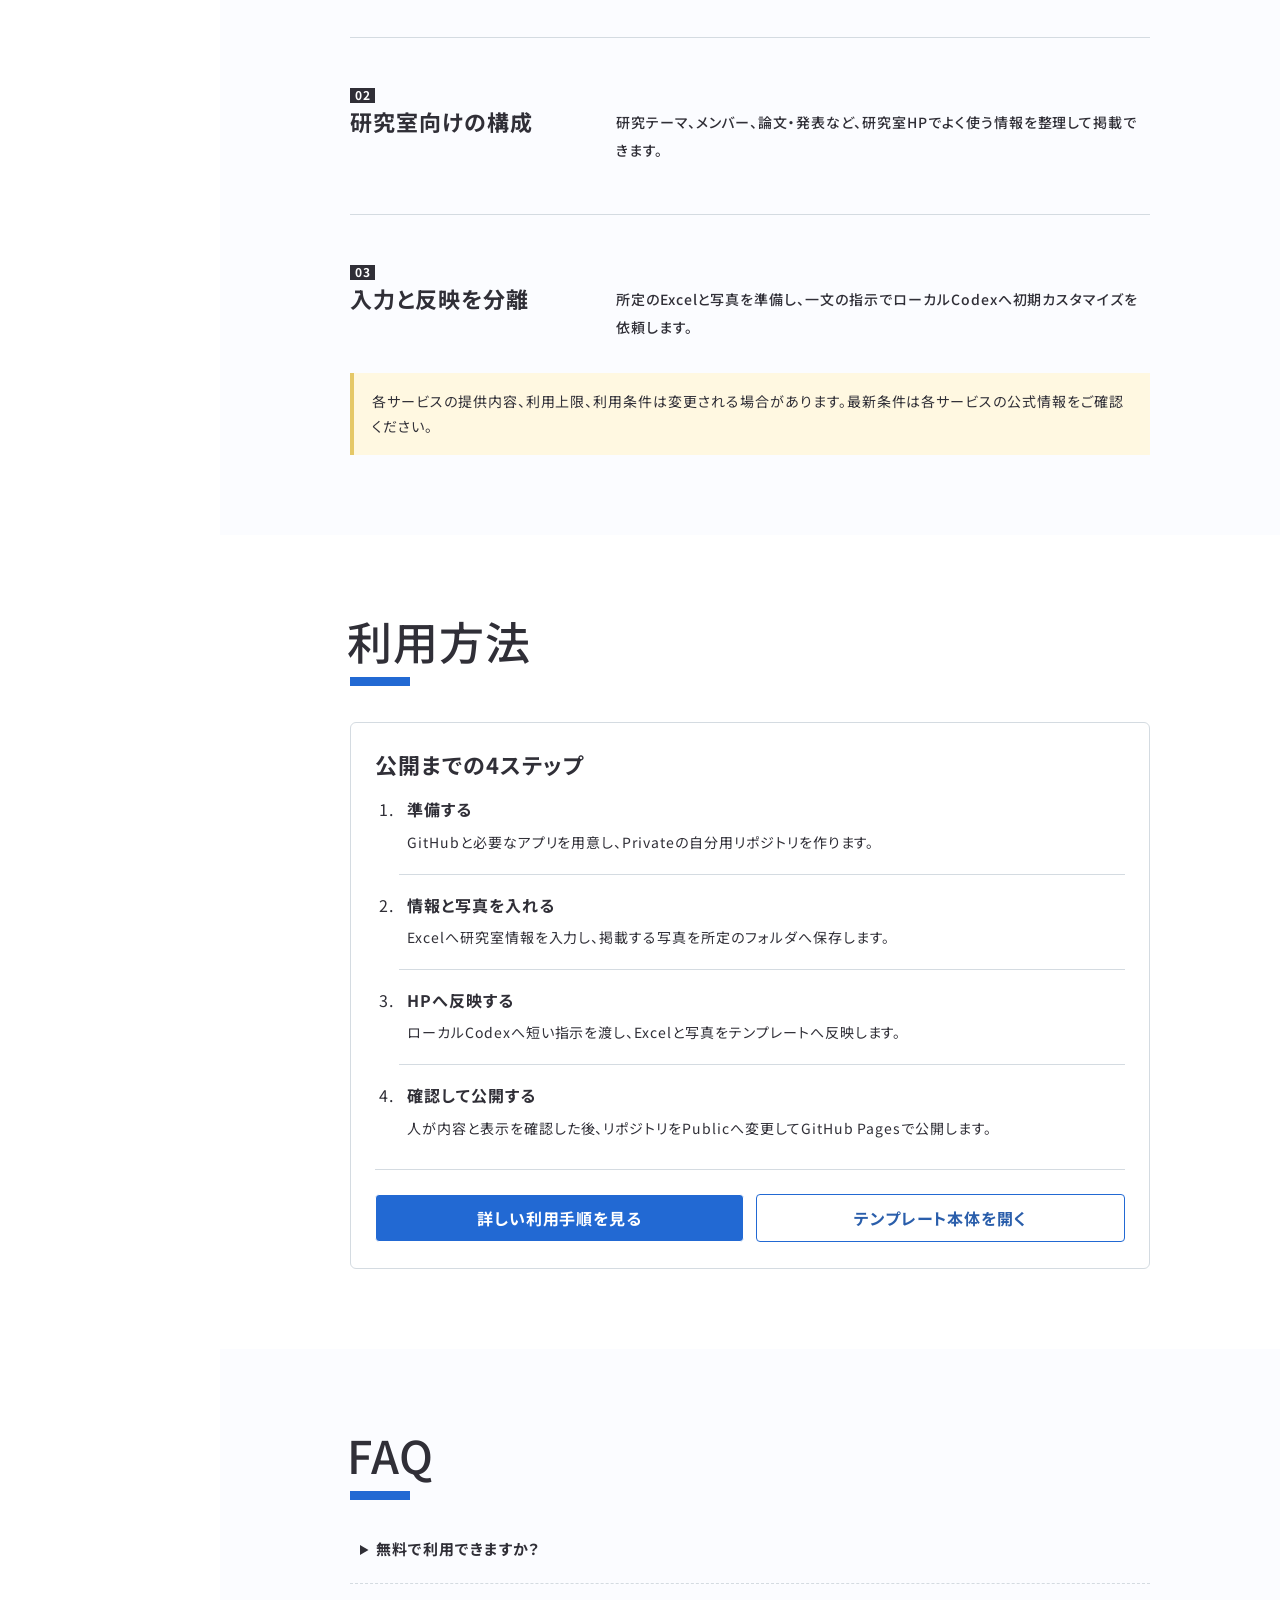
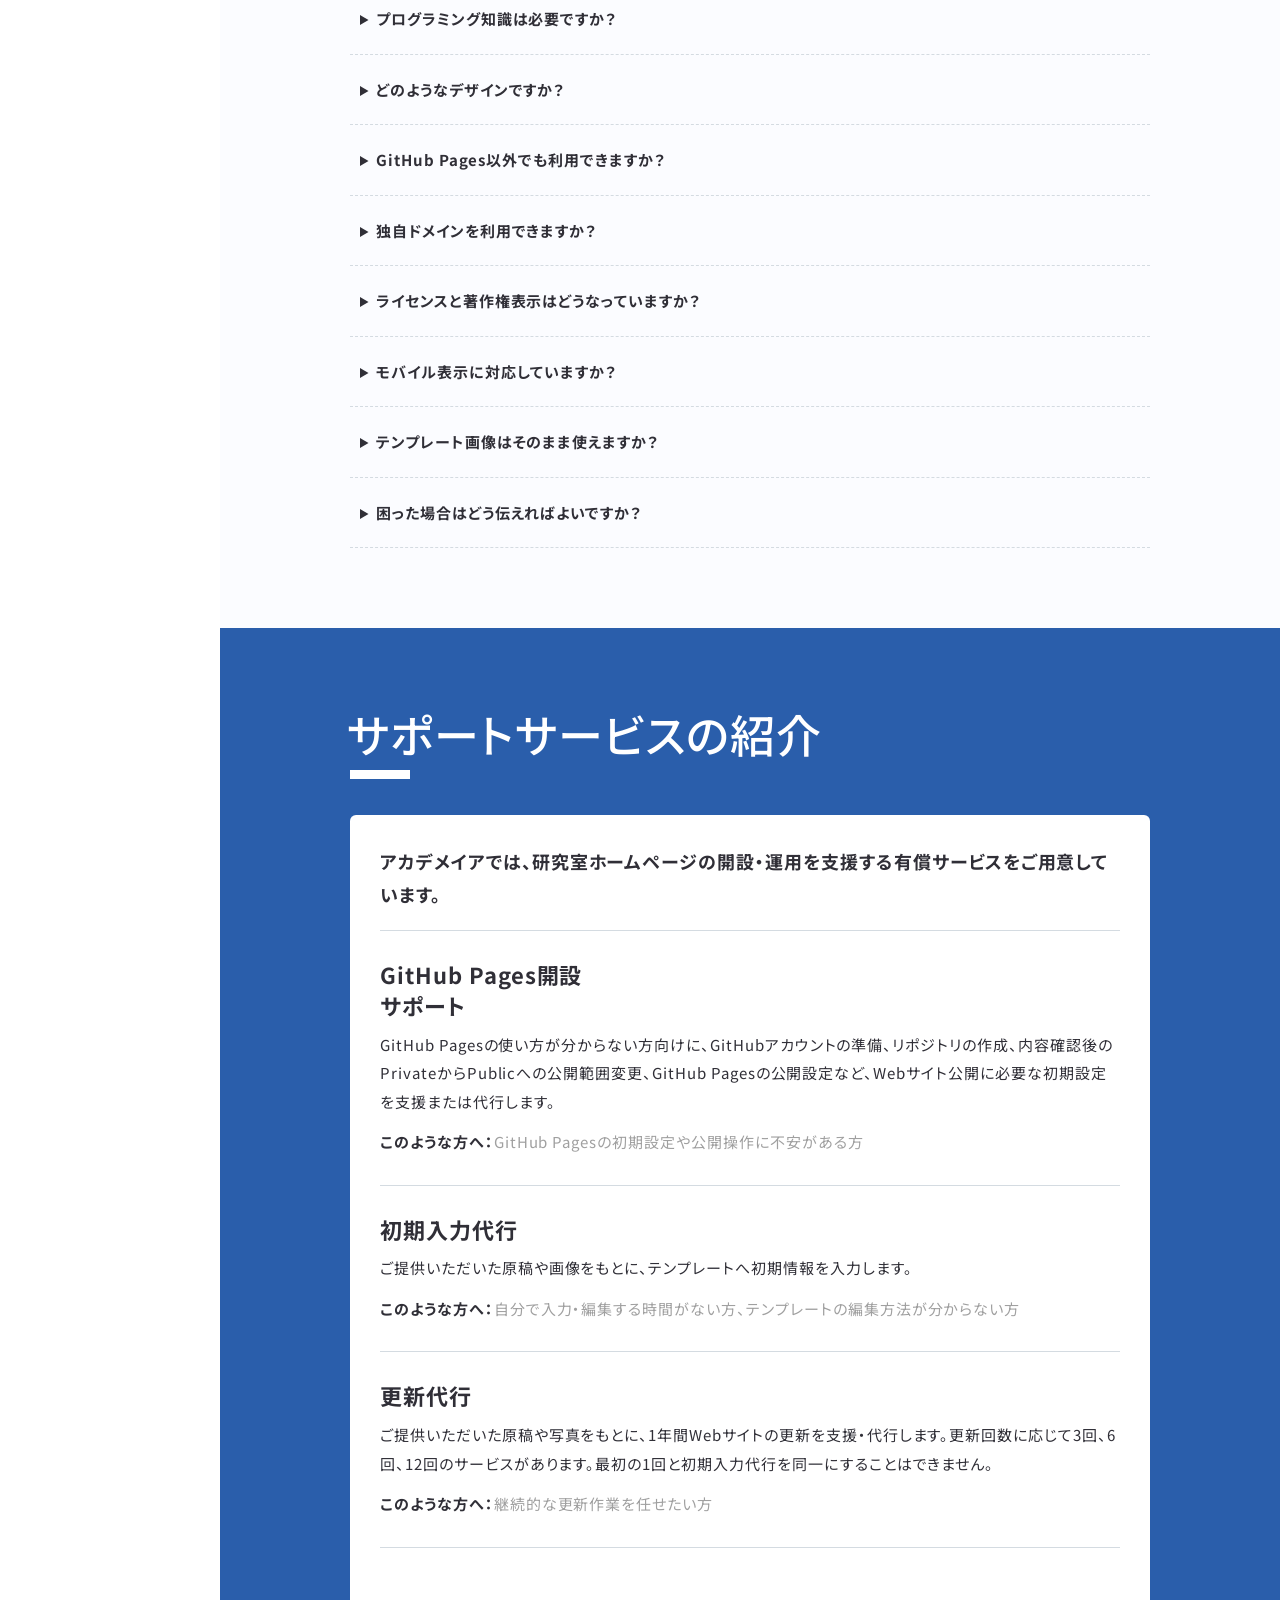
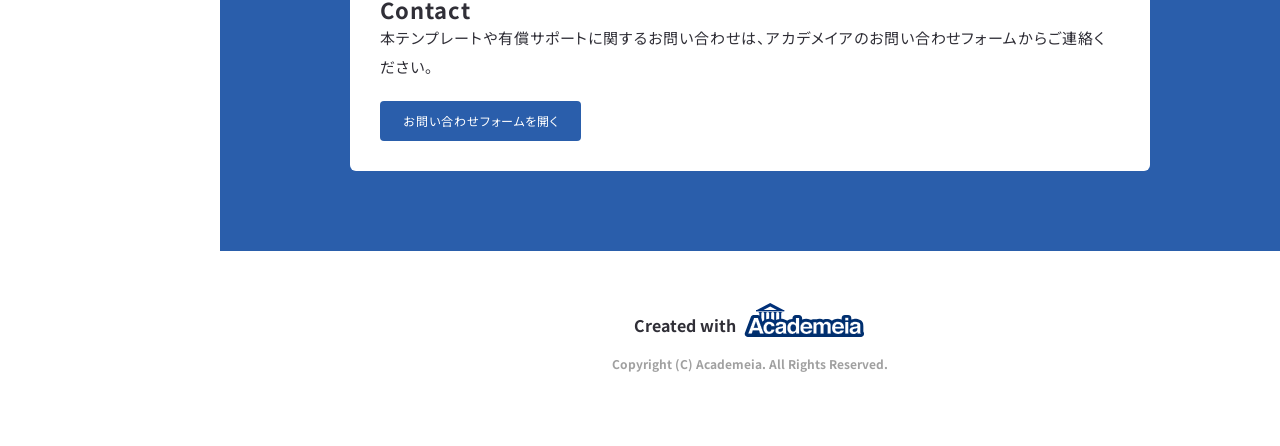
==== commit 0e700f51: "Simplify guide flow and reposition brand logo" ====
--- a/index.html
+++ b/index.html
@@ -30,7 +30,7 @@
     <header id="header">
       <div class="header-contents">
         <a href="#top" class="header-title" aria-label="ページ先頭へ戻る">
-          <div class="header-box" aria-hidden="true"></div>
+          <img class="header-brand-logo" src="./assets/template/images/logo-academeia.svg" alt="アカデメイア" />
           <div class="header-name">
             <h1 class="header-name-wrapp">
               <span class="header-name-wrapp-ja">研究室HPテンプレート</span>
@@ -42,7 +42,6 @@
           <span class="header-burger"></span><span class="header-burger"></span><span class="header-burger"></span>
         </button>
       </div>
-      <div class="logo-university-pc is-pc"><img src="./assets/template/images/logo-university.svg" alt="" /></div>
     </header>
 
     <main id="main-content">
@@ -92,22 +91,19 @@
 
         <section data-accordion="normal" data-class="nav-default" data-title="利用方法" id="how-to-use" class="scroll-point">
           <h2>利用方法</h2>
-          <p class="template-section-intro">初めての方は複数の方法を混ぜず、次の順序で進めてください。</p>
-          <ol class="theme-wrapp template-route">
-            <li class="theme-item"><h3>準備する</h3><div class="theme-body"><p>GitHub、必要なアプリ、Privateの自分用リポジトリ、clone先を準備します。</p><p class="template-completion">完了：Privateのclone先をローカルCodexで開ける</p><a class="template-inline-link" href="./setup.html">準備方法を見る</a></div></li>
-            <li class="theme-item"><h3>情報と写真を入れる</h3><div class="theme-body"><p>配布されたExcelの各シートへ入力し、写真を所定のフォルダへ保存します。</p><p class="template-completion">完了：入力と素材の配置が終わる</p><a class="template-inline-link" href="./edit.html#input">入力方法を見る</a></div></li>
-            <li class="theme-item"><h3>HPへ反映する</h3><div class="theme-body"><p>ローカルCodexへ一文で依頼し、Excelと写真をテンプレートへ反映します。</p><p class="template-completion">完了：変更結果と未確認事項を確認する</p><a class="template-inline-link" href="./edit.html#codex">反映方法を見る</a></div></li>
-            <li class="theme-item"><h3>確認して公開する</h3><div class="theme-body"><p>Privateのまま内容、権利、PC・スマートフォン表示を人が確認し、その後にPublic化とGitHub Pages設定を順に行います。</p><p class="template-completion">完了：リポジトリと公開URLを外部から確認する</p><a class="template-inline-link" href="./publish.html">公開方法を見る</a></div></li>
-          </ol>
-        </section>
-
-        <section data-accordion="normal" data-class="nav-default" data-title="配布・マニュアル" id="guide" class="scroll-point">
-          <h2>配布・マニュアル</h2>
-          <ul class="theme-wrapp">
-            <li class="theme-item"><h3>テンプレート本体</h3><div class="theme-body"><p>配布ファイル、利用条件、詳細文書を確認します。</p><a class="template-inline-link" href="https://github.com/togetogepman/HPtemplate">GitHubで開く</a></div></li>
-            <li class="theme-item"><h3>完成サンプル</h3><div class="theme-body"><p>研究テーマやメンバーなどを掲載した画面例を確認します。</p><a class="template-inline-link" href="https://academeia.github.io/web_template.github.io/sample/sample.html">サンプルを開く</a></div></li>
-            <li class="theme-item"><h3>利用マニュアル</h3><div class="theme-body"><p>準備、入力・反映、公開を順番に進めます。</p><a class="template-inline-link" href="./setup.html">準備から読む</a></div></li>
-          </ul>
+          <div class="how-to-panel">
+            <h3>公開までの4ステップ</h3>
+            <ol class="how-to-list">
+              <li><h4>準備する</h4><p>GitHubと必要なアプリを用意し、Privateの自分用リポジトリを作ります。</p></li>
+              <li><h4>情報と写真を入れる</h4><p>Excelへ研究室情報を入力し、掲載する写真を所定のフォルダへ保存します。</p></li>
+              <li><h4>HPへ反映する</h4><p>ローカルCodexへ短い指示を渡し、Excelと写真をテンプレートへ反映します。</p></li>
+              <li><h4>確認して公開する</h4><p>人が内容と表示を確認した後、リポジトリをPublicへ変更してGitHub Pagesで公開します。</p></li>
+            </ol>
+            <div class="how-to-actions">
+              <a class="template-action" href="./setup.html">詳しい利用手順を見る</a>
+              <a class="template-action template-action--secondary" href="https://github.com/togetogepman/HPtemplate">テンプレート本体を開く</a>
+            </div>
+          </div>
         </section>
 
         <section data-accordion="normal" data-class="nav-default" data-title="FAQ" id="faq" class="scroll-point">
--- a/assets/template/css/site.css
+++ b/assets/template/css/site.css
@@ -12,8 +12,10 @@
 .template-skip-link:focus { transform: none; }
 
 #header .header-box { display: none; }
-#header .header-title { gap: 0; }
+#header .header-title { min-width: 0; gap: 12px; }
+#header .header-brand-logo { width: 72px; height: auto; flex: 0 0 auto; }
 #header .header-name { font-weight: 700; }
+#header .header-name-wrapp { white-space: nowrap; }
 #header .header-name-wrapp-ja { font-size: 13px; line-height: 1.25; }
 #header .header-name-wrapp-en { margin-top: 2px; font-size: 10px; line-height: 1.2; }
 
@@ -36,11 +38,17 @@
 .template-action { display: inline-flex; min-height: 48px; align-items: center; justify-content: center; padding: 10px 22px; border: 1px solid #fff; border-radius: var(--radius-small); background: var(--color-primary); color: #fff; font-weight: 700; }
 .template-action--secondary { background: rgba(255,255,255,.94); color: var(--color-primary-dark); }
 .template-notice { margin-top: 32px; padding: 16px 18px; border-left: 4px solid var(--color-notice-border); background: var(--color-notice-surface); font-size: 14px; line-height: 1.8; }
-.template-section-intro { margin: -14px 0 34px; line-height: 1.9; }
-.template-route { list-style: none; padding-left: 0; }
-.template-completion { margin-top: 16px; padding-top: 12px; border-top: 1px dashed var(--color-border); font-size: 13px; font-weight: 700; }
-.template-inline-link { display: inline-flex; align-items: center; margin-top: 14px; color: var(--color-link); font-size: 14px; font-weight: 700; }
-.template-inline-link::after { content: "→"; margin-left: 7px; }
+.how-to-panel { padding: 26px 24px; border: 1px solid var(--color-border); border-radius: var(--radius-card); background: #fff; }
+.how-to-panel > h3 { margin-bottom: 18px; }
+.how-to-list { padding-left: 1.5em; list-style: decimal; }
+.how-to-list li { padding: 18px 0 18px 8px; border-top: 1px solid var(--color-border); }
+.how-to-list li:first-child { padding-top: 0; border-top: 0; }
+.how-to-list li:last-child { padding-bottom: 0; }
+.how-to-list h4 { margin-bottom: 6px; font-size: 16px; font-weight: 700; line-height: 1.6; }
+.how-to-list p { font-size: 14px; line-height: 1.9; }
+.how-to-actions { display: flex; gap: 12px; margin-top: 28px; padding-top: 24px; border-top: 1px solid var(--color-border); }
+.how-to-actions .template-action { flex: 1 1 0; }
+.how-to-actions .template-action--secondary { border-color: var(--color-primary); background: #fff; color: var(--color-primary-dark); }
 .faq-details summary { cursor: pointer; color: var(--color-text); font-size: 15px; font-weight: 700; line-height: 1.7; }
 .faq-details p { margin-top: 12px; color: var(--color-text); font-size: 14px; font-weight: 400; line-height: 1.9; }
 .template-contact-link { color: #fff; text-decoration: none; }
@@ -60,14 +68,14 @@
 @media (min-width: 769px) {
   :root { --header-height-desktop: 70px; --nav-width-desktop: 220px; }
   #header { height: var(--header-height-desktop); min-height: var(--header-height-desktop); padding: 12px 30px; }
+  #header .header-title { gap: 15px; }
+  #header .header-brand-logo { width: 90px; }
   #header .header-name-wrapp-ja { font-size: 14px; }
   #header .header-name-wrapp-en { margin-top: 3px; font-size: 11px; }
-  #header .logo-university-pc { height: 30px; }
   #g-nav .nav-inner { padding: 32px 20px; }
   .template-mv { min-height: 620px; }
   .template-mv > picture img { min-height: 620px; }
   .template-mv-copy { padding: 80px 130px; }
-  .template-section-intro { margin-top: -24px; }
   #contact h2 { font-size: 45px; }
   .support-intro { font-size: 18px; }
   .support-service { padding: 28px 0; }
@@ -78,6 +86,8 @@
   .template-mv-title { font-size: 34px; }
   .template-actions { flex-direction: column; }
   .template-action { width: 100%; }
+  .how-to-panel { padding: 22px 18px; }
+  .how-to-actions { flex-direction: column; }
 }
 
 @media (prefers-reduced-motion: reduce) {
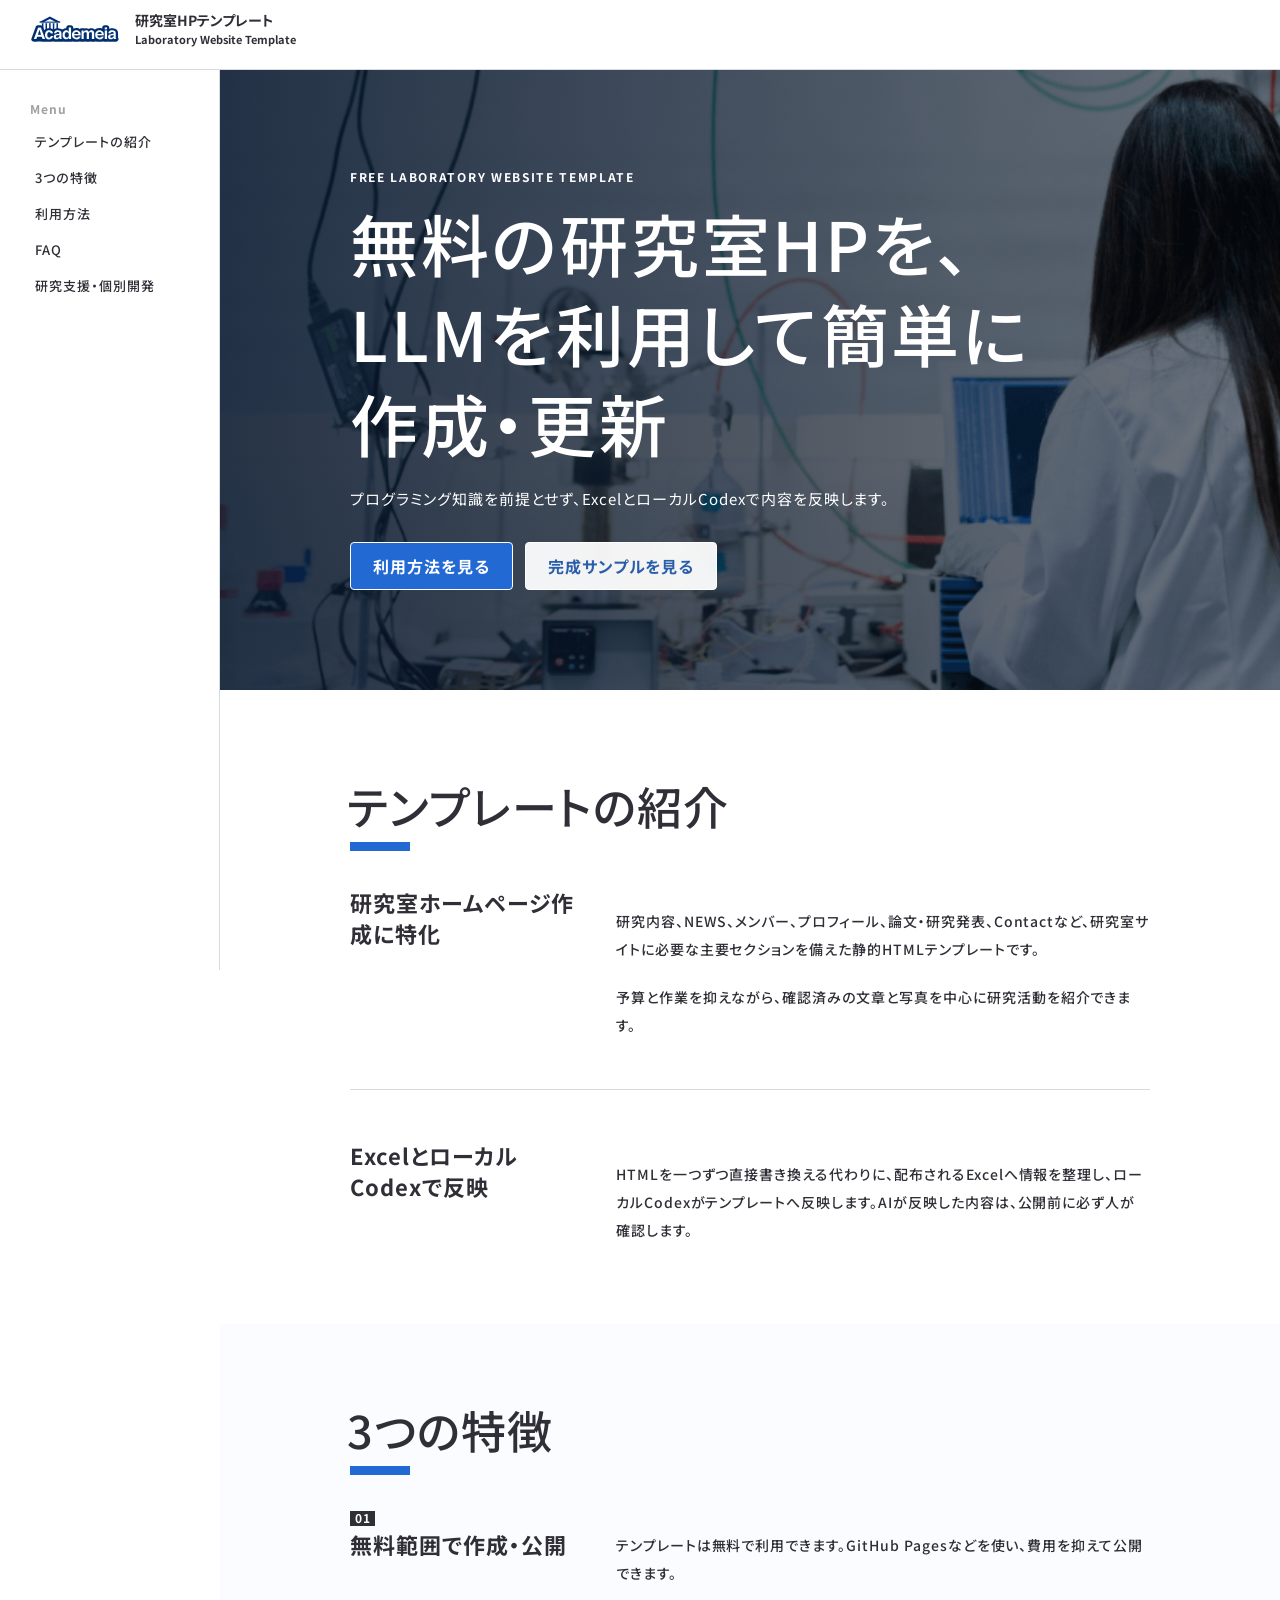
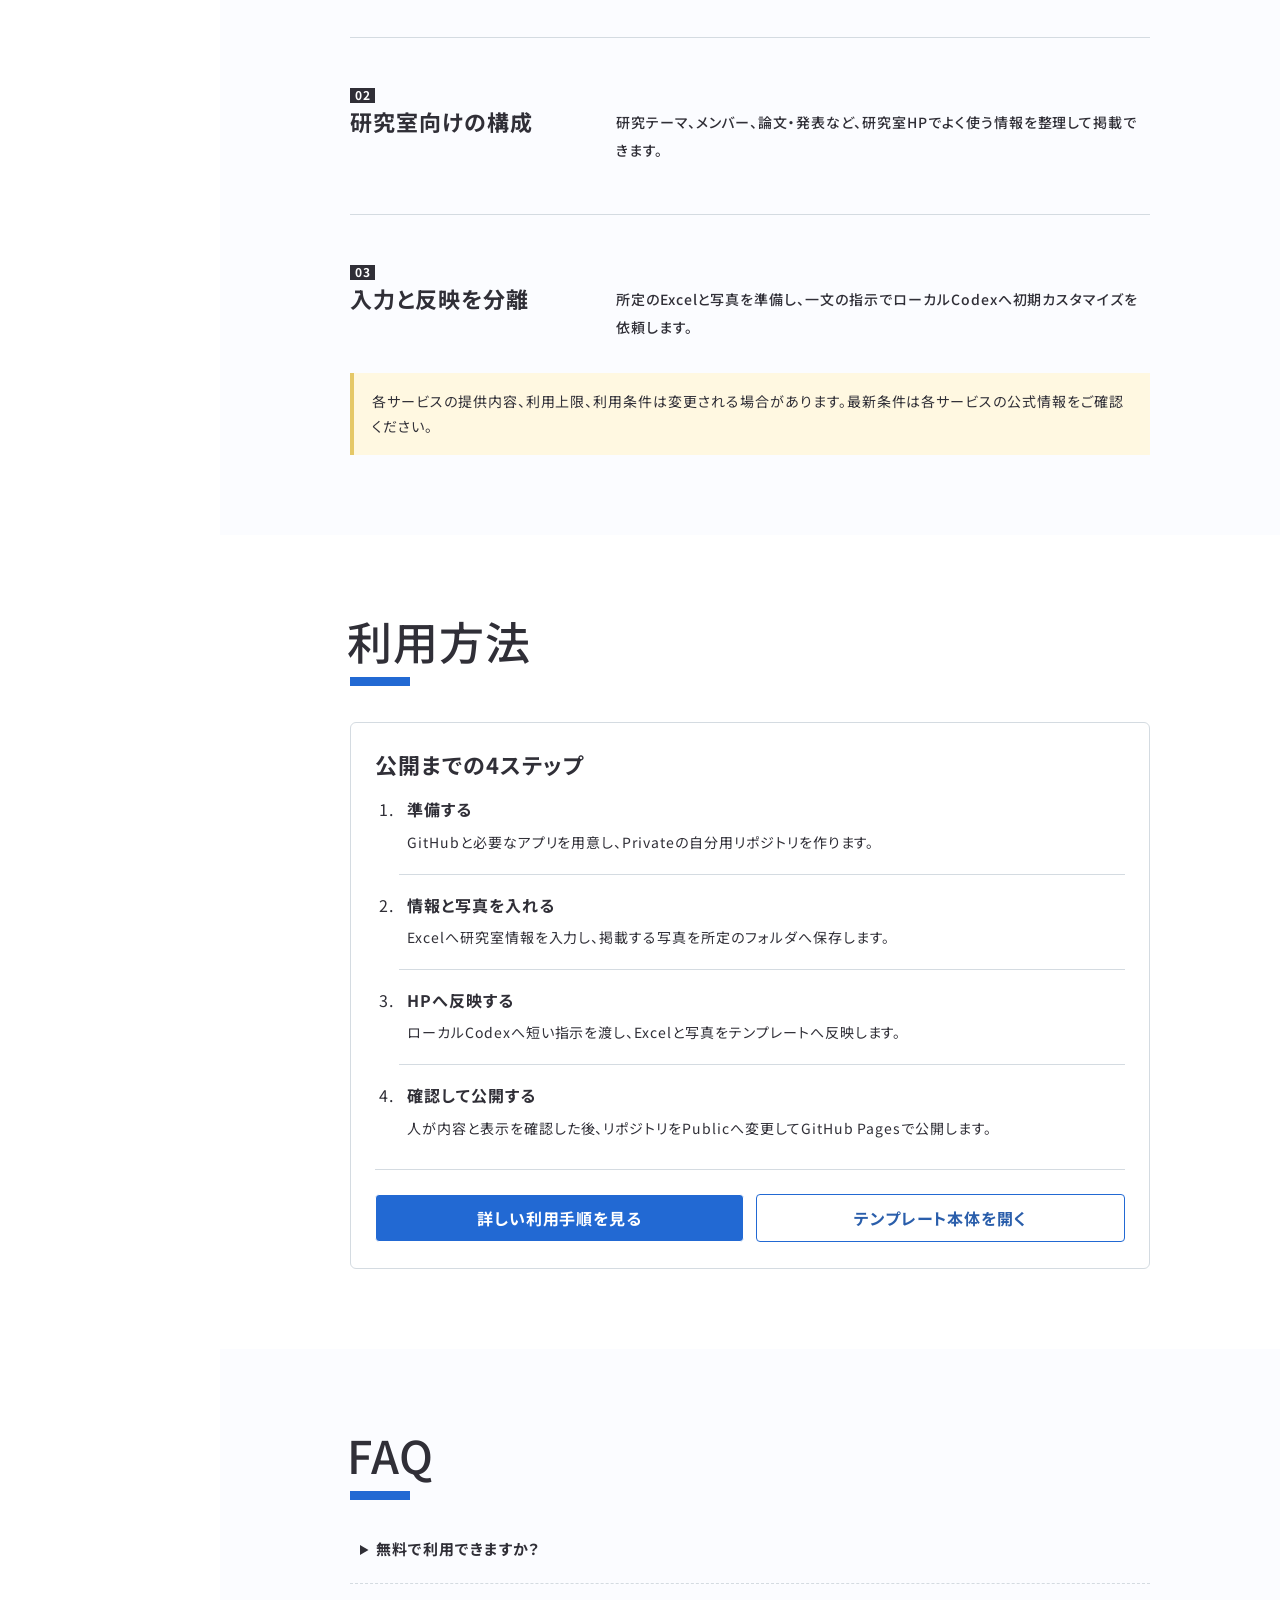
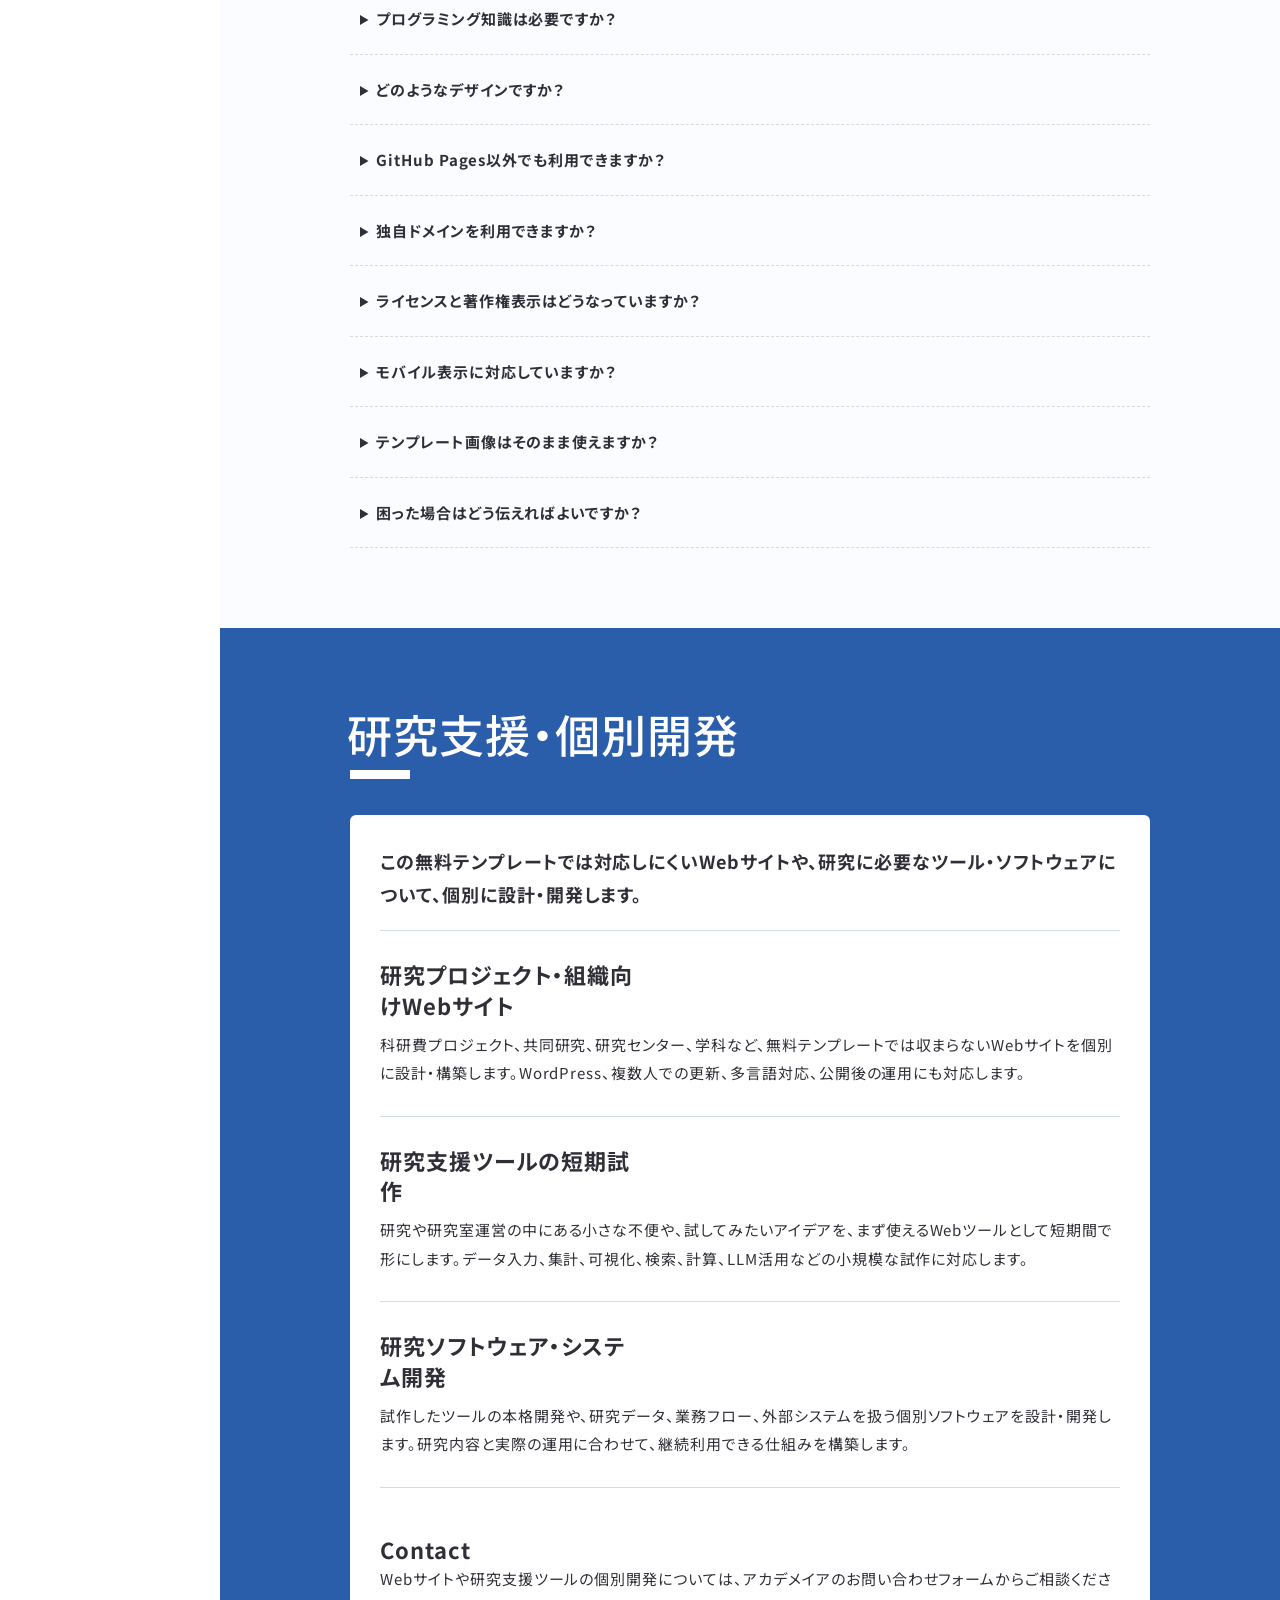
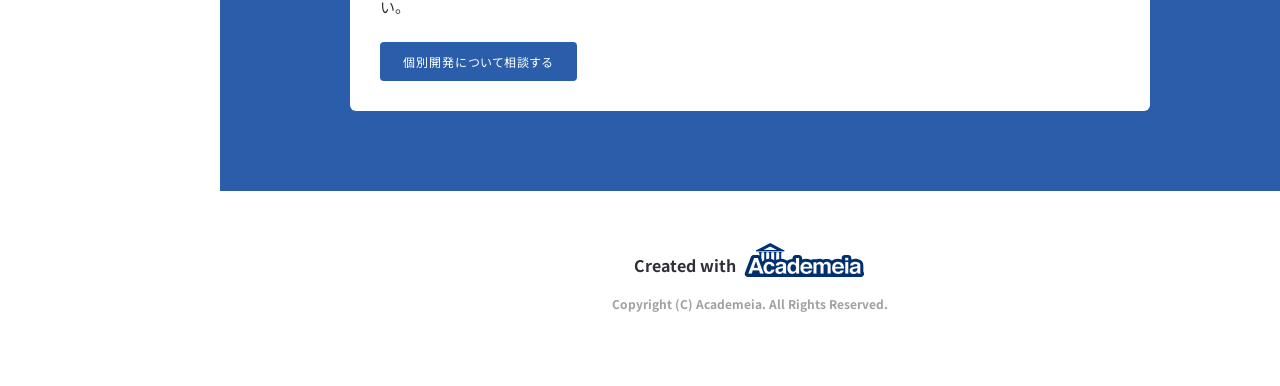
==== commit 58db9db6: "Replace legacy support with research development services" ====
--- a/index.html
+++ b/index.html
@@ -121,16 +121,16 @@
           </ul>
         </section>
 
-        <section data-accordion="normal" data-class="nav-default" data-title="Support" id="contact" class="scroll-point">
-          <h2>サポートサービスの紹介</h2>
+        <section data-accordion="normal" data-class="nav-default" data-title="研究支援・個別開発" id="contact" class="scroll-point">
+          <h2>研究支援・個別開発</h2>
           <div class="contact-wrapp">
-            <p class="support-intro">アカデメイアでは、研究室ホームページの開設・運用を支援する有償サービスをご用意しています。</p>
+            <p class="support-intro">この無料テンプレートでは対応しにくいWebサイトや、研究に必要なツール・ソフトウェアについて、個別に設計・開発します。</p>
             <div class="support-services">
-              <article class="support-service"><h3>GitHub Pages開設<wbr /><span class="support-nowrap">サポート</span></h3><p>GitHub Pagesの使い方が分からない方向けに、GitHubアカウントの準備、リポジトリの作成、内容確認後のPrivateからPublicへの公開範囲変更、GitHub Pagesの公開設定など、Webサイト公開に必要な初期設定を支援または代行します。</p><p class="support-audience"><strong>このような方へ：</strong>GitHub Pagesの初期設定や公開操作に不安がある方</p></article>
-              <article class="support-service"><h3>初期入力代行</h3><p>ご提供いただいた原稿や画像をもとに、テンプレートへ初期情報を入力します。</p><p class="support-audience"><strong>このような方へ：</strong>自分で入力・編集する時間がない方、テンプレートの編集方法が分からない方</p></article>
-              <article class="support-service"><h3>更新代行</h3><p>ご提供いただいた原稿や写真をもとに、1年間Webサイトの更新を支援・代行します。更新回数に応じて3回、6回、12回のサービスがあります。最初の1回と初期入力代行を同一にすることはできません。</p><p class="support-audience"><strong>このような方へ：</strong>継続的な更新作業を任せたい方</p></article>
+              <article class="support-service"><h3>研究プロジェクト・組織向けWebサイト</h3><p>科研費プロジェクト、共同研究、研究センター、学科など、無料テンプレートでは収まらないWebサイトを個別に設計・構築します。WordPress、複数人での更新、多言語対応、公開後の運用にも対応します。</p></article>
+              <article class="support-service"><h3>研究支援ツールの短期試作</h3><p>研究や研究室運営の中にある小さな不便や、試してみたいアイデアを、まず使えるWebツールとして短期間で形にします。データ入力、集計、可視化、検索、計算、LLM活用などの小規模な試作に対応します。</p></article>
+              <article class="support-service"><h3>研究ソフトウェア・システム開発</h3><p>試作したツールの本格開発や、研究データ、業務フロー、外部システムを扱う個別ソフトウェアを設計・開発します。研究内容と実際の運用に合わせて、継続利用できる仕組みを構築します。</p></article>
             </div>
-            <div class="support-contact"><h3>Contact</h3><p>本テンプレートや有償サポートに関するお問い合わせは、アカデメイアのお問い合わせフォームからご連絡ください。</p><a class="contact-btn template-contact-link" href="https://www.academeia15.co.jp/contact">お問い合わせフォームを開く</a></div>
+            <div class="support-contact"><h3>Contact</h3><p>Webサイトや研究支援ツールの個別開発については、アカデメイアのお問い合わせフォームからご相談ください。</p><a class="contact-btn template-contact-link" href="https://www.academeia15.co.jp/contact">個別開発について相談する</a></div>
           </div>
         </section>
       </div>
--- a/assets/template/css/site.css
+++ b/assets/template/css/site.css
@@ -56,10 +56,7 @@
 .support-services { border-top: 1px solid var(--color-border); }
 .support-service { padding: 24px 0; border-bottom: 1px solid var(--color-border); }
 .support-service h3 { margin-bottom: 10px; }
-.support-nowrap { white-space: nowrap; }
 .support-service > p { font-size: 14px; line-height: 1.9; }
-.support-audience { margin-top: 12px; color: var(--color-muted); }
-.support-audience strong { color: var(--color-text); }
 .support-contact { padding-top: 26px; }
 .support-contact > p { font-size: 14px; line-height: 1.9; }
 .support-contact .contact-btn { width: fit-content; margin: 20px 0 0; }
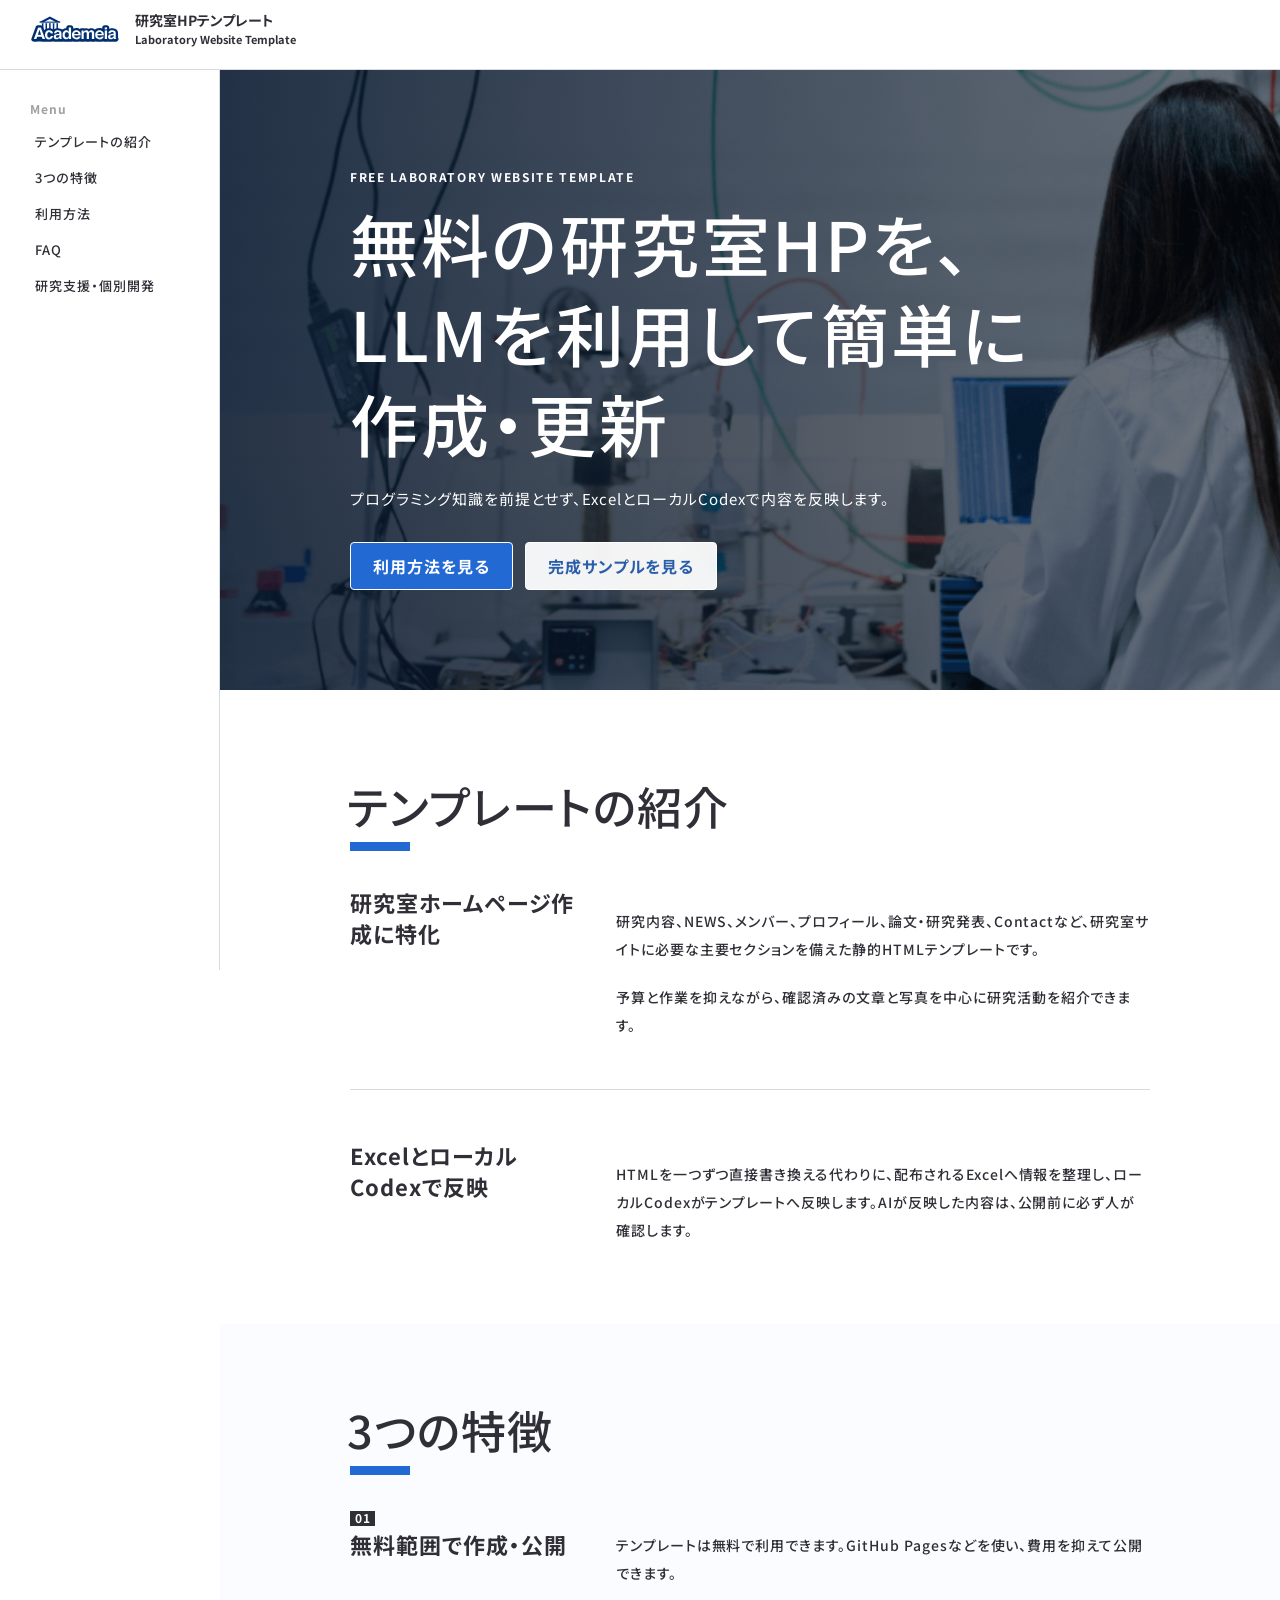
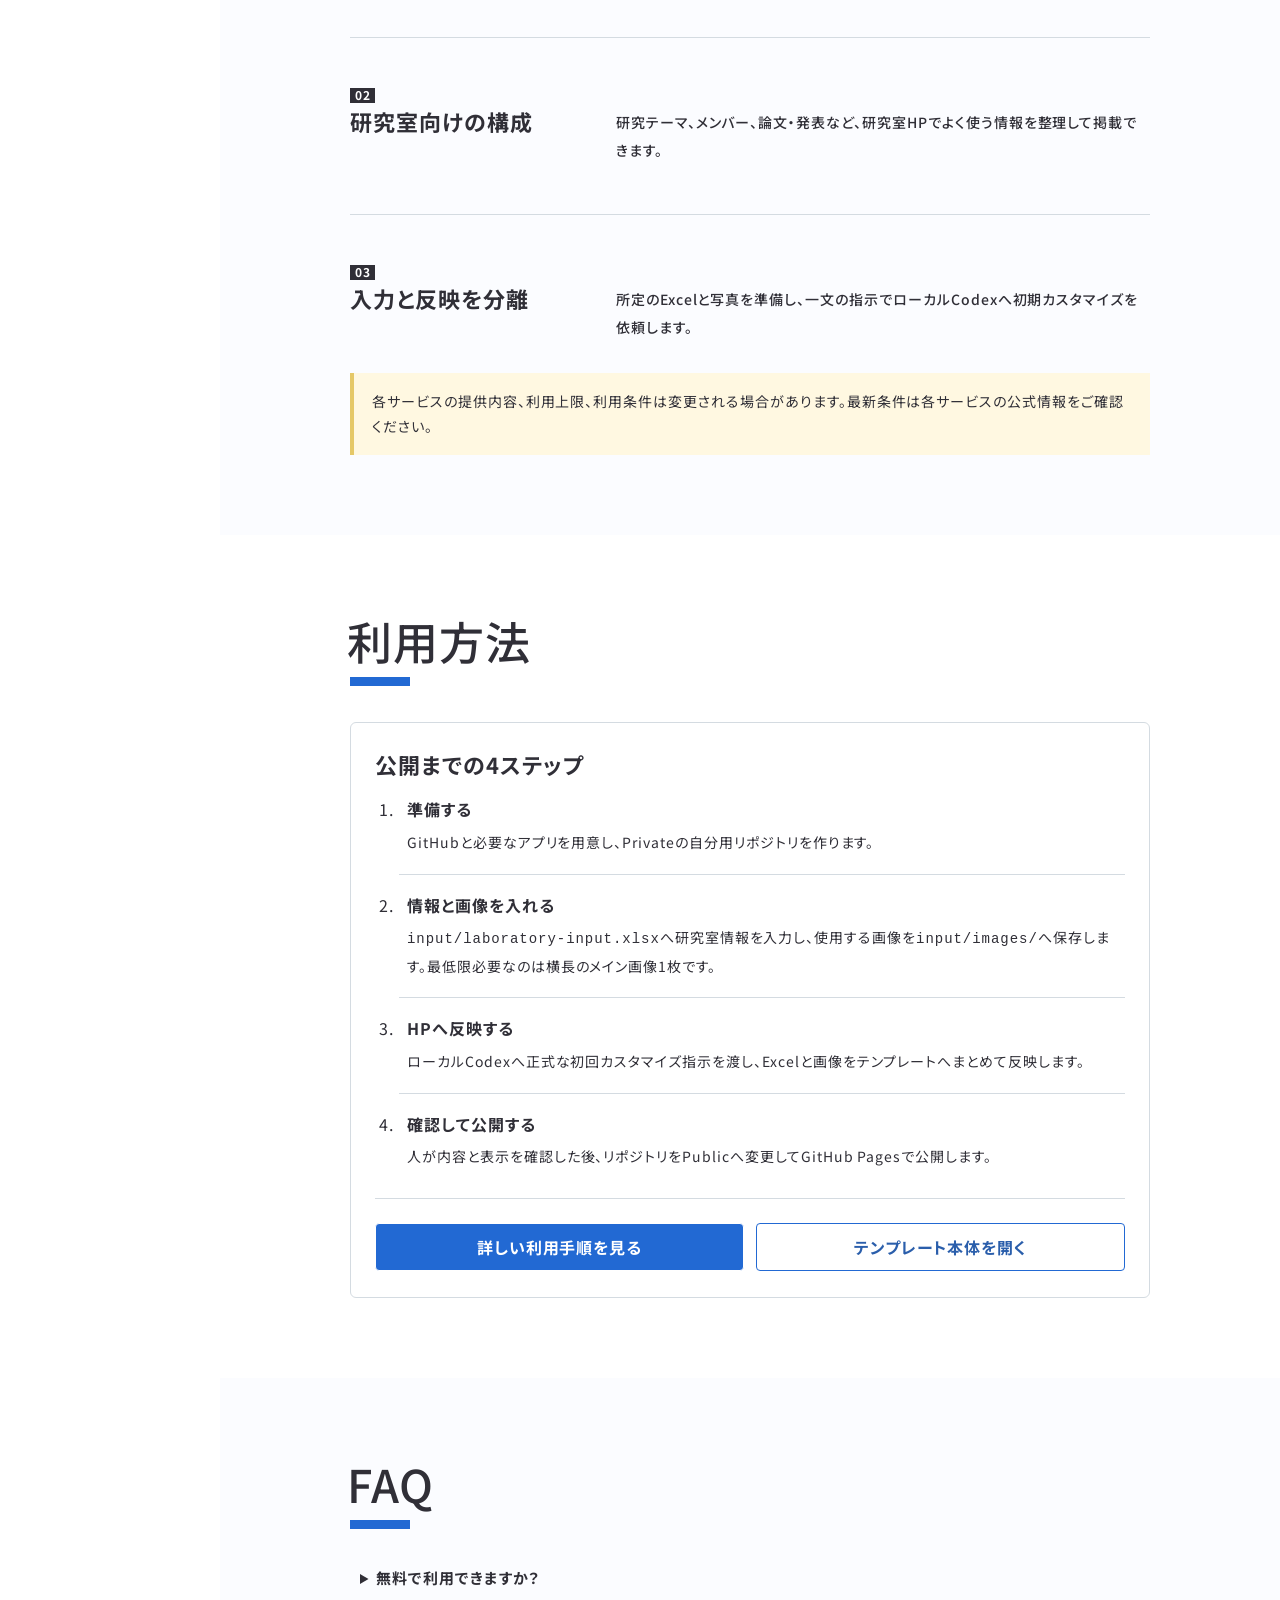
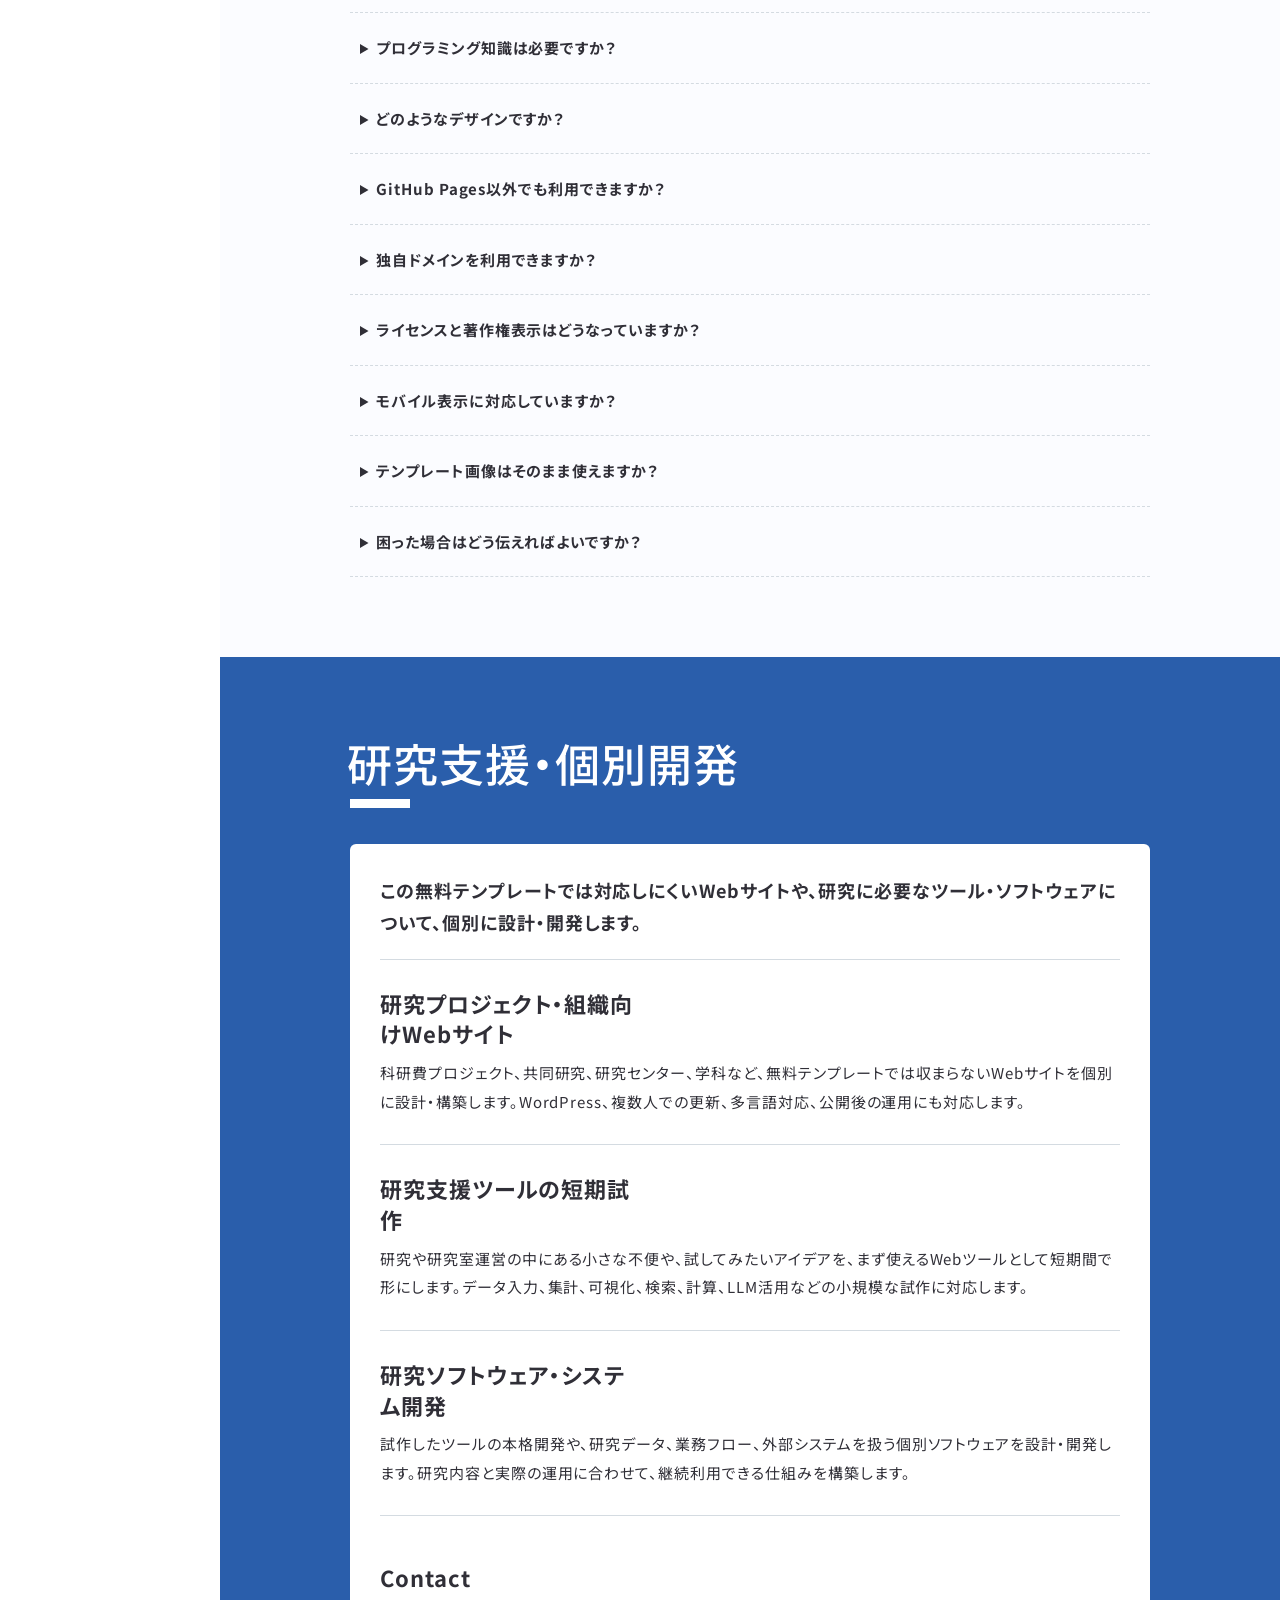
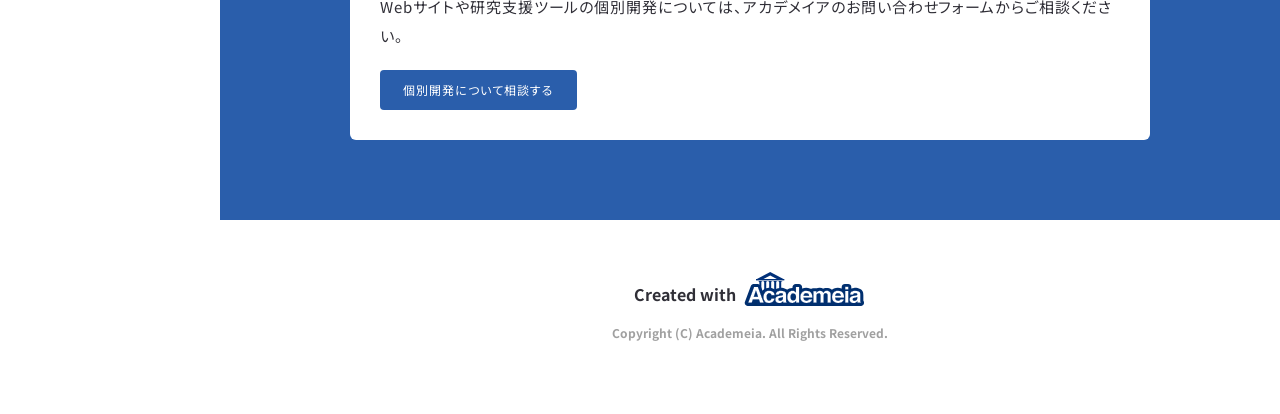
==== commit 7cf62535: "Align manual with Excel image workflow" ====
--- a/index.html
+++ b/index.html
@@ -95,8 +95,8 @@
             <h3>公開までの4ステップ</h3>
             <ol class="how-to-list">
               <li><h4>準備する</h4><p>GitHubと必要なアプリを用意し、Privateの自分用リポジトリを作ります。</p></li>
-              <li><h4>情報と写真を入れる</h4><p>Excelへ研究室情報を入力し、掲載する写真を所定のフォルダへ保存します。</p></li>
-              <li><h4>HPへ反映する</h4><p>ローカルCodexへ短い指示を渡し、Excelと写真をテンプレートへ反映します。</p></li>
+              <li><h4>情報と画像を入れる</h4><p><code>input/laboratory-input.xlsx</code>へ研究室情報を入力し、使用する画像を<code>input/images/</code>へ保存します。最低限必要なのは横長のメイン画像1枚です。</p></li>
+              <li><h4>HPへ反映する</h4><p>ローカルCodexへ正式な初回カスタマイズ指示を渡し、Excelと画像をテンプレートへまとめて反映します。</p></li>
               <li><h4>確認して公開する</h4><p>人が内容と表示を確認した後、リポジトリをPublicへ変更してGitHub Pagesで公開します。</p></li>
             </ol>
             <div class="how-to-actions">
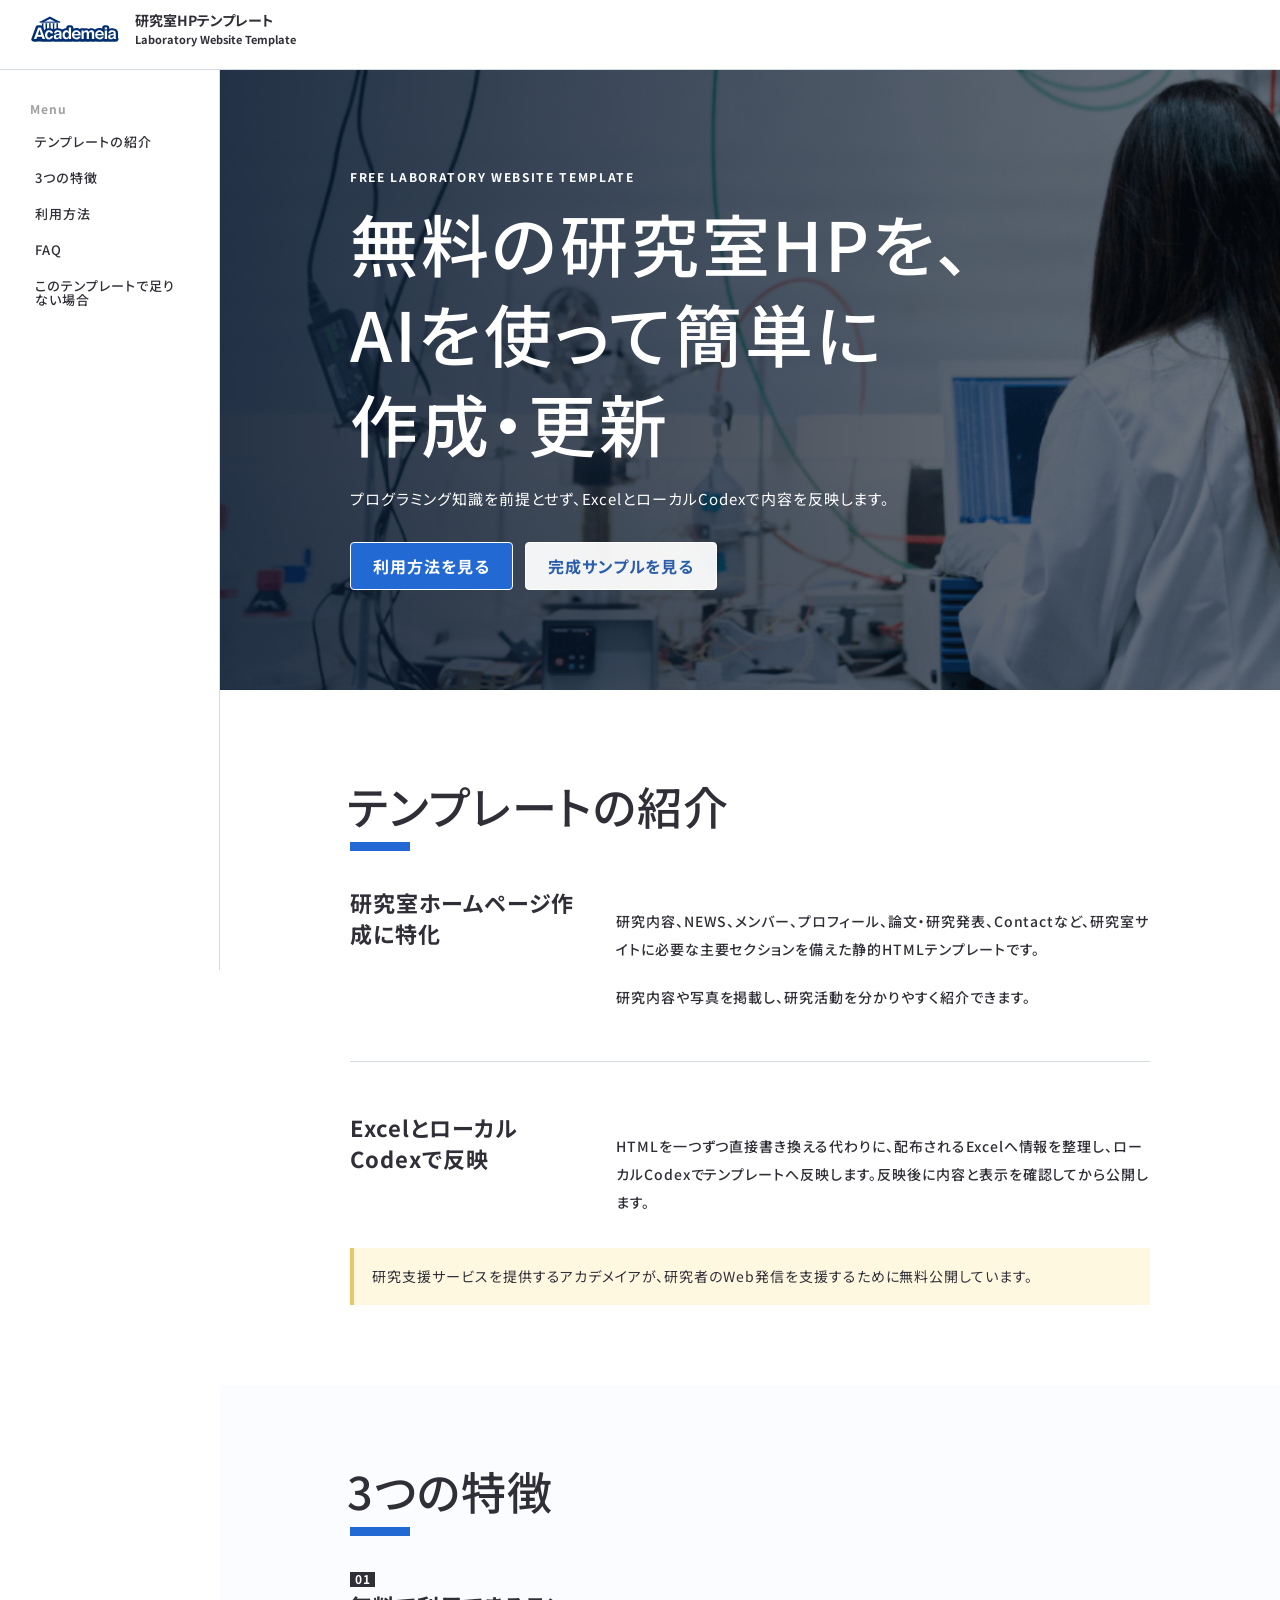
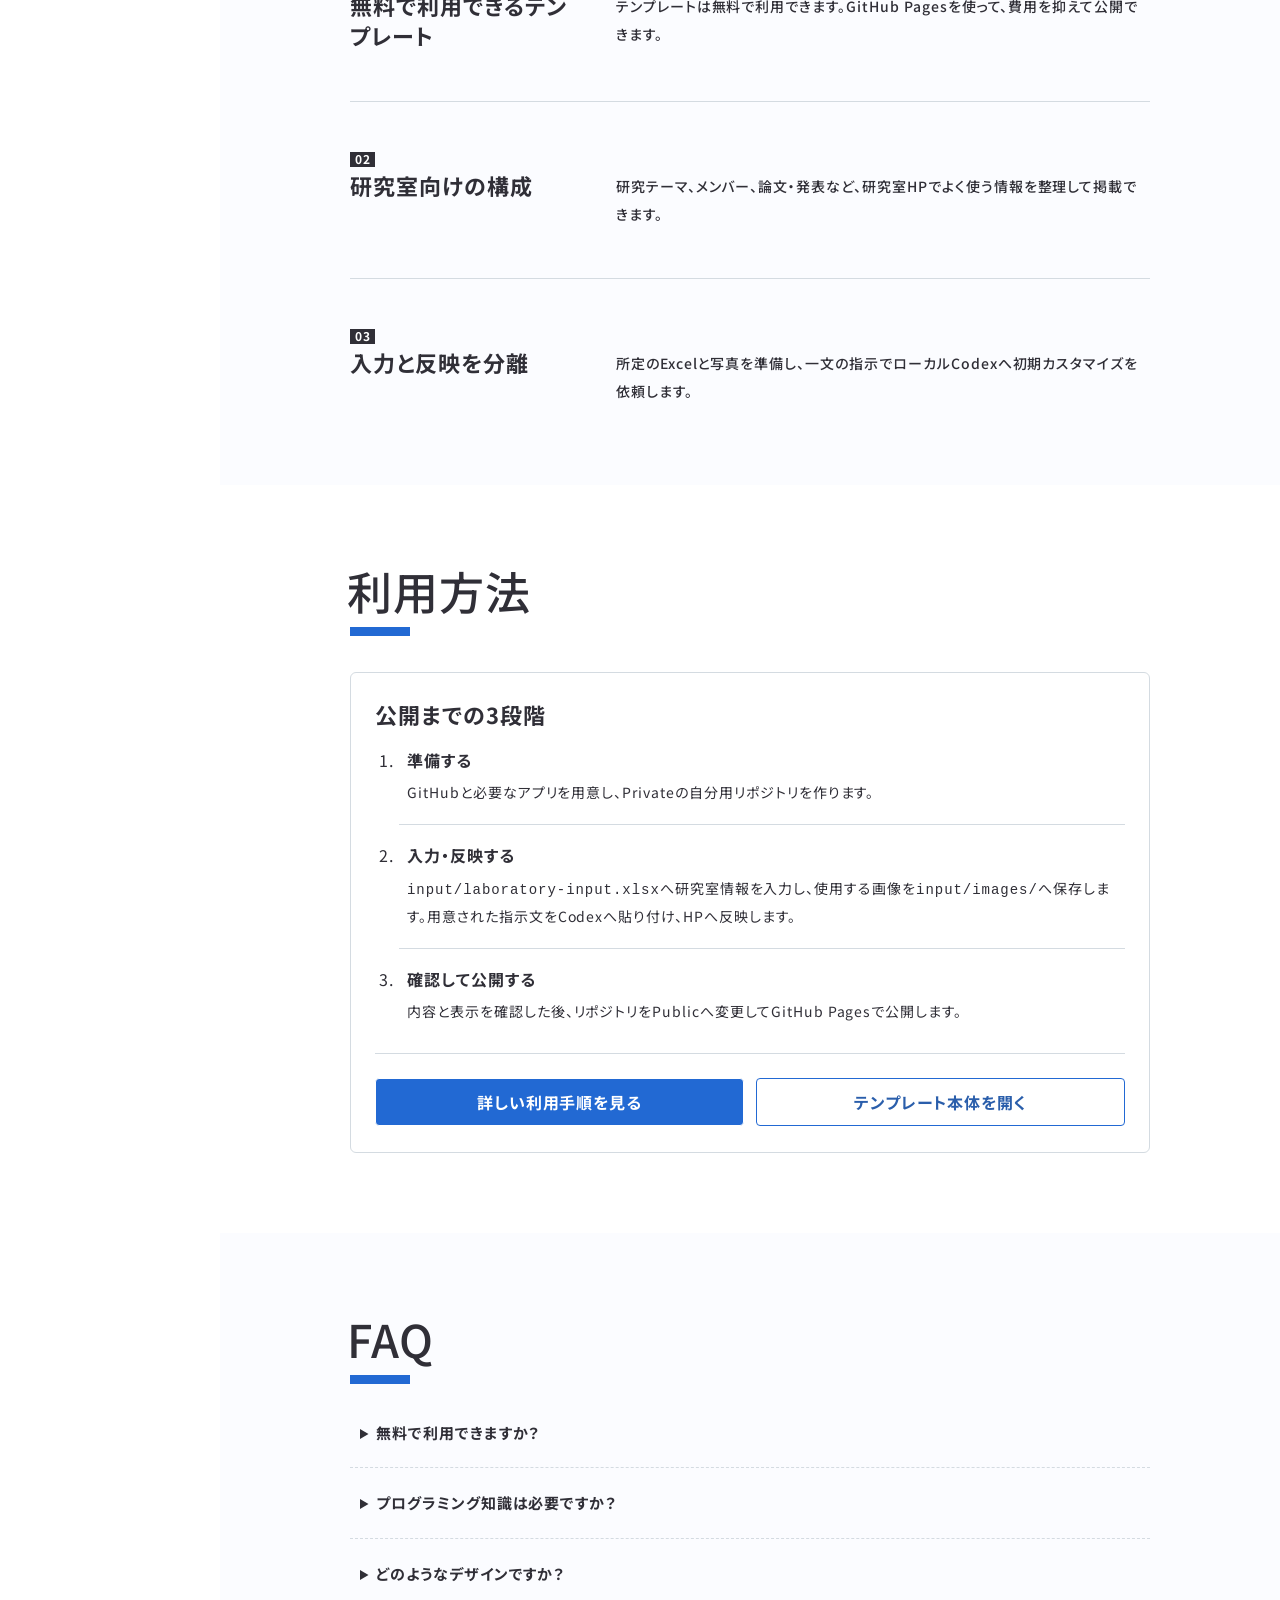
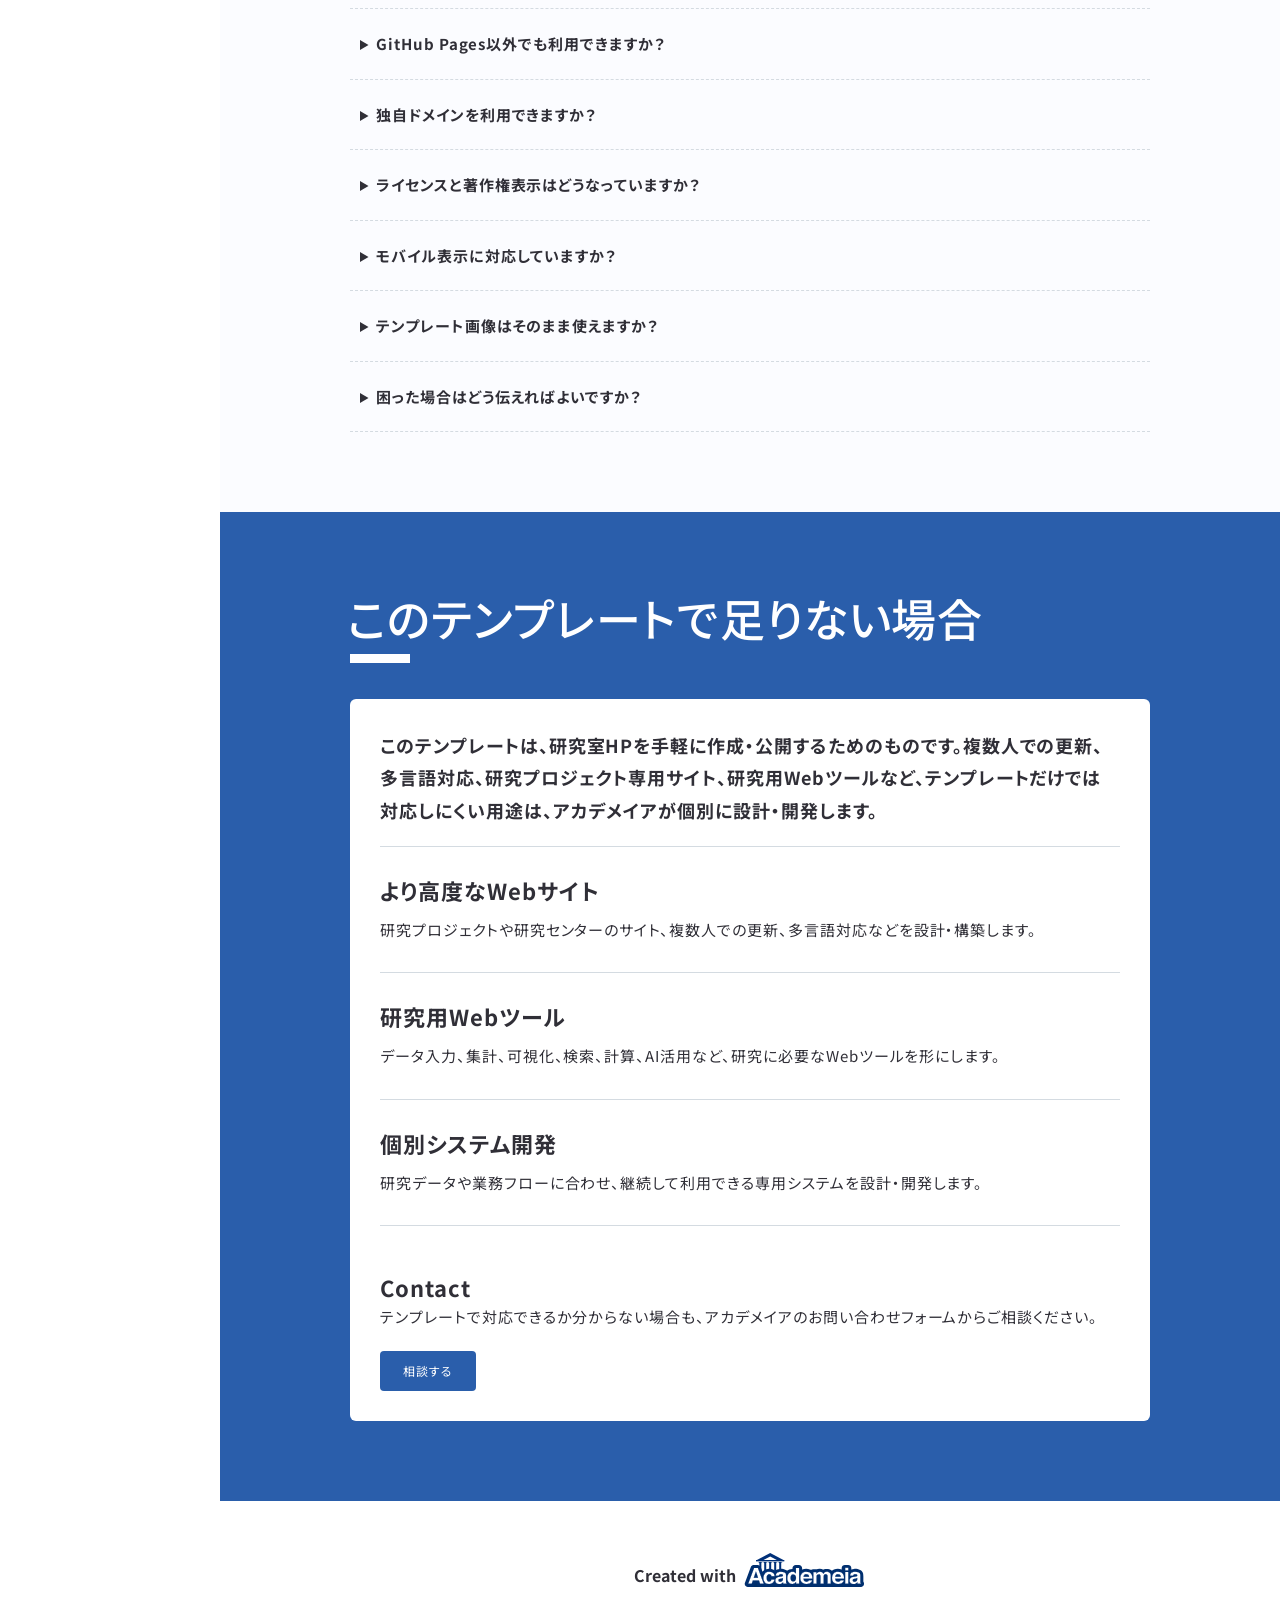
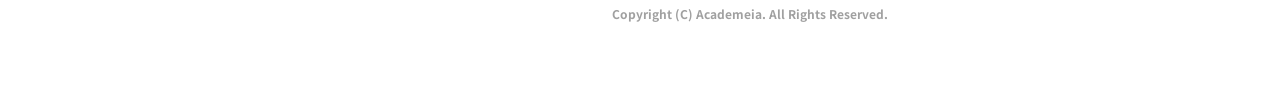
==== commit 7fb7b8d8: "Revise manual copy and user journey" ====
--- a/index.html
+++ b/index.html
@@ -59,7 +59,7 @@
           <picture class="mv"><img src="./assets/template/images/sample-mv.png" alt="研究室で実験装置を操作する様子を示すテンプレートのサンプル画像" /></picture>
           <div class="template-mv-copy">
             <p class="template-mv-label">Free laboratory website template</p>
-            <p class="template-mv-title">無料の研究室HPを、<br />LLMを利用して簡単に<br />作成・更新</p>
+            <p class="template-mv-title">無料の研究室HPを、<br />AIを使って簡単に<br />作成・更新</p>
             <p>プログラミング知識を前提とせず、ExcelとローカルCodexで内容を反映します。</p>
             <div class="template-actions"><a class="template-action" href="#how-to-use">利用方法を見る</a><a class="template-action template-action--secondary" href="https://academeia.github.io/web_template.github.io/sample/sample.html">完成サンプルを見る</a></div>
           </div>
@@ -70,34 +70,33 @@
           <ul class="theme-wrapp">
             <li class="theme-item">
               <h3>研究室ホームページ作成に特化</h3>
-              <div class="theme-body"><p>研究内容、NEWS、メンバー、プロフィール、論文・研究発表、Contactなど、研究室サイトに必要な主要セクションを備えた静的HTMLテンプレートです。</p><p>予算と作業を抑えながら、確認済みの文章と写真を中心に研究活動を紹介できます。</p></div>
+              <div class="theme-body"><p>研究内容、NEWS、メンバー、プロフィール、論文・研究発表、Contactなど、研究室サイトに必要な主要セクションを備えた静的HTMLテンプレートです。</p><p>研究内容や写真を掲載し、研究活動を分かりやすく紹介できます。</p></div>
             </li>
             <li class="theme-item">
               <h3>ExcelとローカルCodexで反映</h3>
-              <div class="theme-body"><p>HTMLを一つずつ直接書き換える代わりに、配布されるExcelへ情報を整理し、ローカルCodexがテンプレートへ反映します。AIが反映した内容は、公開前に必ず人が確認します。</p></div>
+              <div class="theme-body"><p>HTMLを一つずつ直接書き換える代わりに、配布されるExcelへ情報を整理し、ローカルCodexでテンプレートへ反映します。反映後に内容と表示を確認してから公開します。</p></div>
             </li>
           </ul>
+          <aside class="template-notice" role="note">研究支援サービスを提供するアカデメイアが、研究者のWeb発信を支援するために無料公開しています。</aside>
         </section>
 
         <section data-accordion="normal" data-class="nav-default" data-title="3つの特徴" id="features" class="scroll-point">
           <h2>3つの特徴</h2>
           <ul class="theme-wrapp">
-            <li class="theme-item"><h3 class="h3-number">無料範囲で作成・公開</h3><div class="theme-body"><p>テンプレートは無料で利用できます。GitHub Pagesなどを使い、費用を抑えて公開できます。</p></div></li>
+            <li class="theme-item"><h3 class="h3-number">無料で利用できるテンプレート</h3><div class="theme-body"><p>テンプレートは無料で利用できます。GitHub Pagesを使って、費用を抑えて公開できます。</p></div></li>
             <li class="theme-item"><h3 class="h3-number">研究室向けの構成</h3><div class="theme-body"><p>研究テーマ、メンバー、論文・発表など、研究室HPでよく使う情報を整理して掲載できます。</p></div></li>
             <li class="theme-item"><h3 class="h3-number">入力と反映を分離</h3><div class="theme-body"><p>所定のExcelと写真を準備し、一文の指示でローカルCodexへ初期カスタマイズを依頼します。</p></div></li>
           </ul>
-          <aside class="template-notice" role="note">各サービスの提供内容、利用上限、利用条件は変更される場合があります。最新条件は各サービスの公式情報をご確認ください。</aside>
         </section>
 
         <section data-accordion="normal" data-class="nav-default" data-title="利用方法" id="how-to-use" class="scroll-point">
           <h2>利用方法</h2>
           <div class="how-to-panel">
-            <h3>公開までの4ステップ</h3>
+            <h3>公開までの3段階</h3>
             <ol class="how-to-list">
               <li><h4>準備する</h4><p>GitHubと必要なアプリを用意し、Privateの自分用リポジトリを作ります。</p></li>
-              <li><h4>情報と画像を入れる</h4><p><code>input/laboratory-input.xlsx</code>へ研究室情報を入力し、使用する画像を<code>input/images/</code>へ保存します。最低限必要なのは横長のメイン画像1枚です。</p></li>
-              <li><h4>HPへ反映する</h4><p>ローカルCodexへ正式な初回カスタマイズ指示を渡し、Excelと画像をテンプレートへまとめて反映します。</p></li>
-              <li><h4>確認して公開する</h4><p>人が内容と表示を確認した後、リポジトリをPublicへ変更してGitHub Pagesで公開します。</p></li>
+              <li><h4>入力・反映する</h4><p><code>input/laboratory-input.xlsx</code>へ研究室情報を入力し、使用する画像を<code>input/images/</code>へ保存します。用意された指示文をCodexへ貼り付け、HPへ反映します。</p></li>
+              <li><h4>確認して公開する</h4><p>内容と表示を確認した後、リポジトリをPublicへ変更してGitHub Pagesで公開します。</p></li>
             </ol>
             <div class="how-to-actions">
               <a class="template-action" href="./setup.html">詳しい利用手順を見る</a>
@@ -109,9 +108,9 @@
         <section data-accordion="normal" data-class="nav-default" data-title="FAQ" id="faq" class="scroll-point">
           <h2>FAQ</h2>
           <ul class="news-li-wrapp faq-wrapp">
-            <li class="news-item"><details class="faq-details"><summary>無料で利用できますか？</summary><p>テンプレートは無料で利用できます。GitHub Pagesにも無料利用枠がありますが、サービスの提供内容や条件は変更される場合があります。</p></details></li>
-            <li class="news-item"><details class="faq-details"><summary>プログラミング知識は必要ですか？</summary><p>標準手順ではHTMLを直接編集せず、ExcelとローカルCodexを使います。AIの出力と表示結果を人が確認できることは必要です。</p></details></li>
-            <li class="news-item"><details class="faq-details"><summary>どのようなデザインですか？</summary><p>この紹介ページと同じHPtemplate本体の構造を使った、研究室向けのレスポンシブデザインです。</p></details></li>
+            <li class="news-item"><details class="faq-details"><summary>無料で利用できますか？</summary><p>テンプレートは無料で利用できます。Codexなど外部サービスの利用条件は、ご自身の契約内容をご確認ください。</p></details></li>
+            <li class="news-item"><details class="faq-details"><summary>プログラミング知識は必要ですか？</summary><p>HTMLを直接編集する必要はありません。Excelへ情報を入力し、完成したHPの内容と表示を確認できれば利用できます。</p></details></li>
+            <li class="news-item"><details class="faq-details"><summary>どのようなデザインですか？</summary><p><a href="https://academeia.github.io/web_template.github.io/sample/sample.html">完成サンプル</a>で、PCとスマートフォンでのデザインを確認できます。</p></details></li>
             <li class="news-item"><details class="faq-details"><summary>GitHub Pages以外でも利用できますか？</summary><p>静的HTMLを公開できる他サービスでも利用できますが、このマニュアルの検証対象はGitHub Pagesです。</p></details></li>
             <li class="news-item"><details class="faq-details"><summary>独自ドメインを利用できますか？</summary><p>GitHub Pagesでは独自ドメインを設定できます。取得費用と設定方法は提供元の公式情報をご確認ください。</p></details></li>
             <li class="news-item"><details class="faq-details"><summary>ライセンスと著作権表示はどうなっていますか？</summary><p>無料利用時はテンプレート本体のライセンスとフッターの帰属表示に従ってください。</p></details></li>
@@ -121,16 +120,16 @@
           </ul>
         </section>
 
-        <section data-accordion="normal" data-class="nav-default" data-title="研究支援・個別開発" id="contact" class="scroll-point">
-          <h2>研究支援・個別開発</h2>
+        <section data-accordion="normal" data-class="nav-default" data-title="このテンプレートで足りない場合" id="contact" class="scroll-point">
+          <h2>このテンプレートで足りない場合</h2>
           <div class="contact-wrapp">
-            <p class="support-intro">この無料テンプレートでは対応しにくいWebサイトや、研究に必要なツール・ソフトウェアについて、個別に設計・開発します。</p>
+            <p class="support-intro">このテンプレートは、研究室HPを手軽に作成・公開するためのものです。複数人での更新、多言語対応、研究プロジェクト専用サイト、研究用Webツールなど、テンプレートだけでは対応しにくい用途は、アカデメイアが個別に設計・開発します。</p>
             <div class="support-services">
-              <article class="support-service"><h3>研究プロジェクト・組織向けWebサイト</h3><p>科研費プロジェクト、共同研究、研究センター、学科など、無料テンプレートでは収まらないWebサイトを個別に設計・構築します。WordPress、複数人での更新、多言語対応、公開後の運用にも対応します。</p></article>
-              <article class="support-service"><h3>研究支援ツールの短期試作</h3><p>研究や研究室運営の中にある小さな不便や、試してみたいアイデアを、まず使えるWebツールとして短期間で形にします。データ入力、集計、可視化、検索、計算、LLM活用などの小規模な試作に対応します。</p></article>
-              <article class="support-service"><h3>研究ソフトウェア・システム開発</h3><p>試作したツールの本格開発や、研究データ、業務フロー、外部システムを扱う個別ソフトウェアを設計・開発します。研究内容と実際の運用に合わせて、継続利用できる仕組みを構築します。</p></article>
+              <article class="support-service"><h3>より高度なWebサイト</h3><p>研究プロジェクトや研究センターのサイト、複数人での更新、多言語対応などを設計・構築します。</p></article>
+              <article class="support-service"><h3>研究用Webツール</h3><p>データ入力、集計、可視化、検索、計算、AI活用など、研究に必要なWebツールを形にします。</p></article>
+              <article class="support-service"><h3>個別システム開発</h3><p>研究データや業務フローに合わせ、継続して利用できる専用システムを設計・開発します。</p></article>
             </div>
-            <div class="support-contact"><h3>Contact</h3><p>Webサイトや研究支援ツールの個別開発については、アカデメイアのお問い合わせフォームからご相談ください。</p><a class="contact-btn template-contact-link" href="https://www.academeia15.co.jp/contact">個別開発について相談する</a></div>
+            <div class="support-contact"><h3>Contact</h3><p>テンプレートで対応できるか分からない場合も、アカデメイアのお問い合わせフォームからご相談ください。</p><a class="contact-btn template-contact-link" href="https://www.academeia15.co.jp/contact">相談する</a></div>
           </div>
         </section>
       </div>
